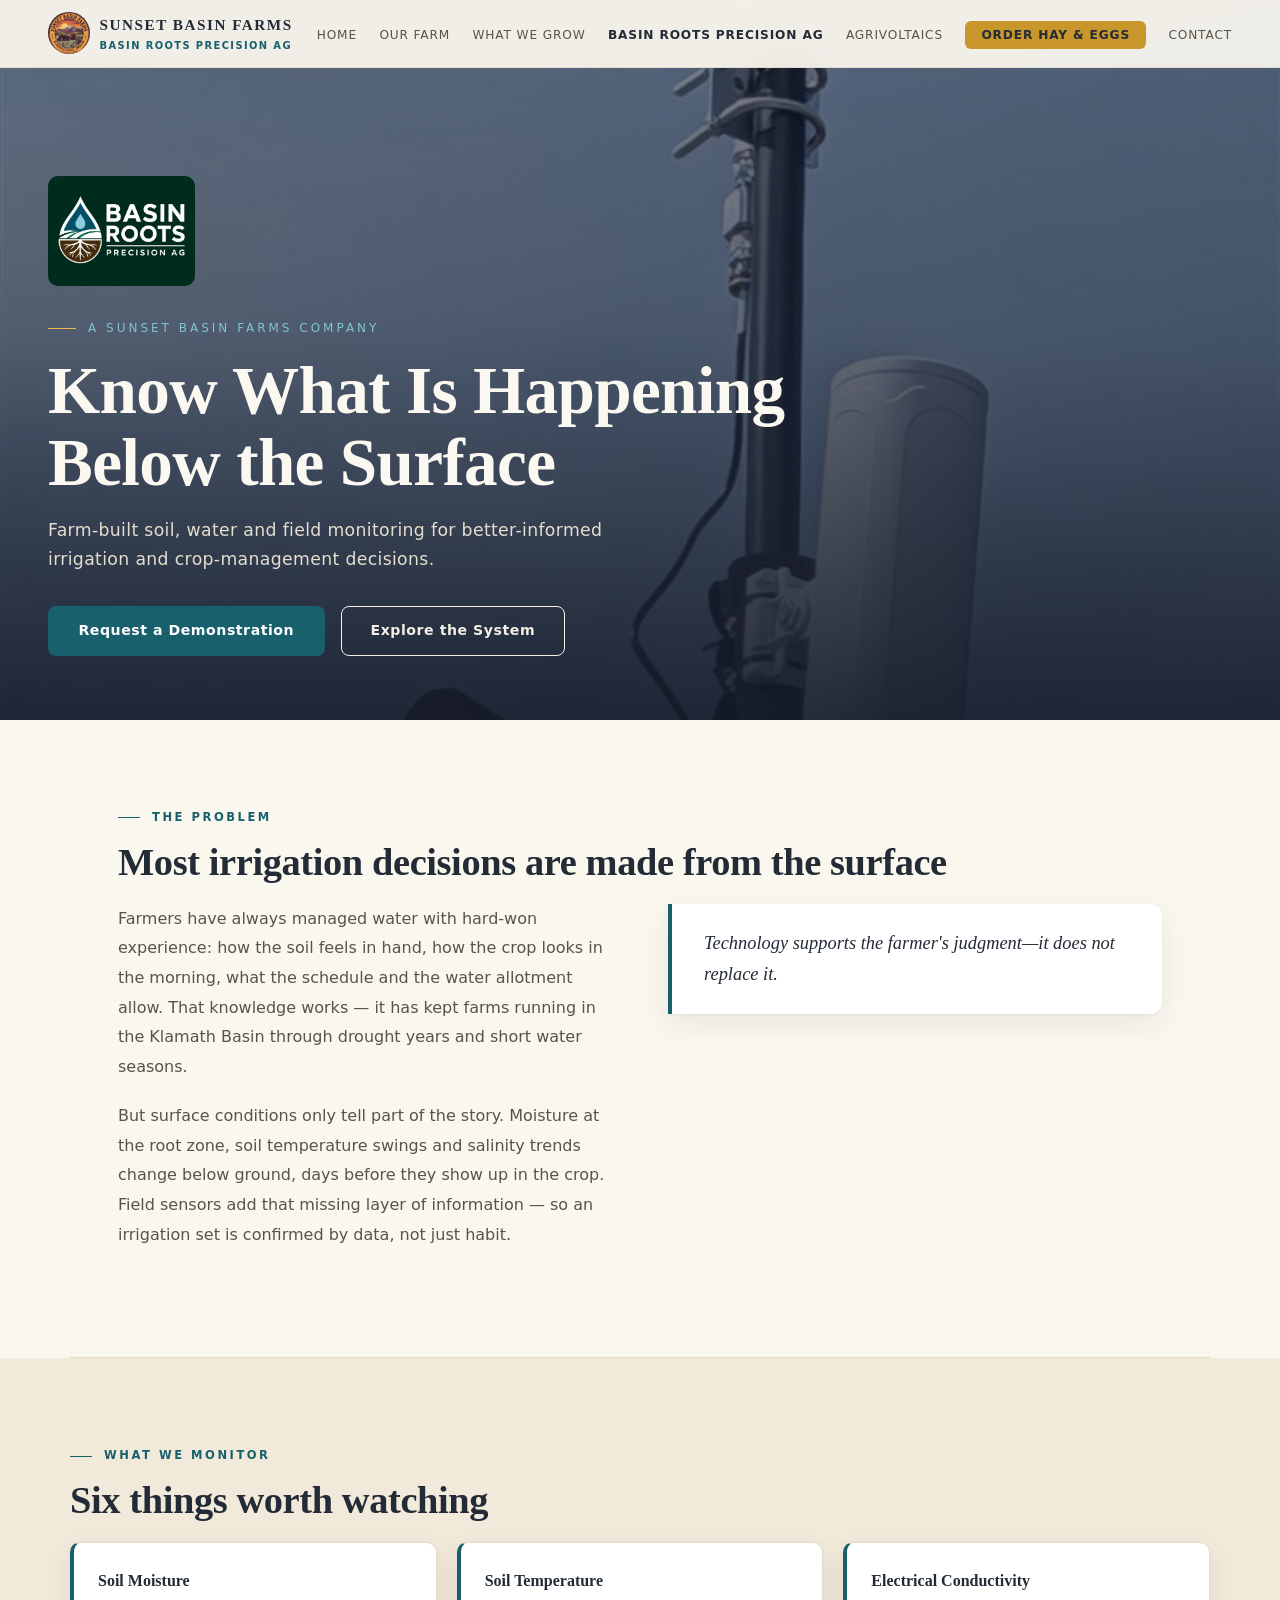
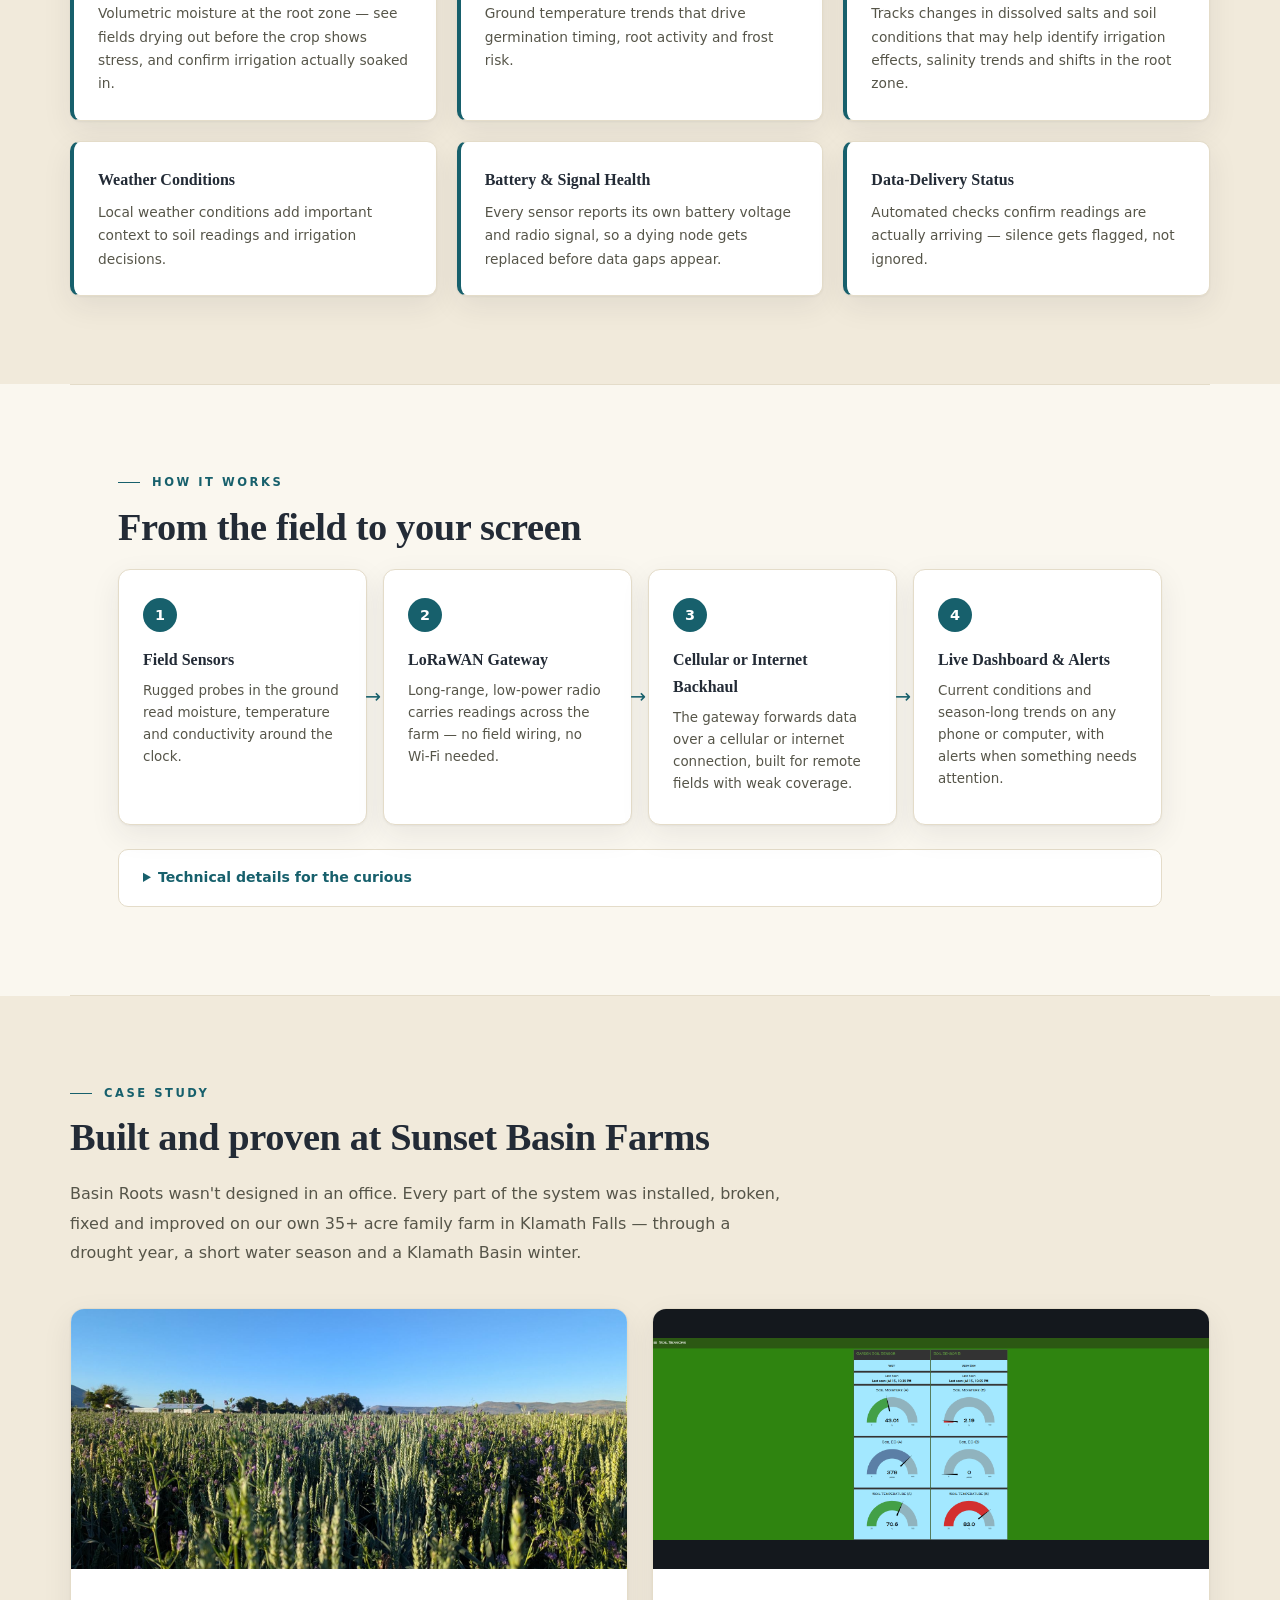
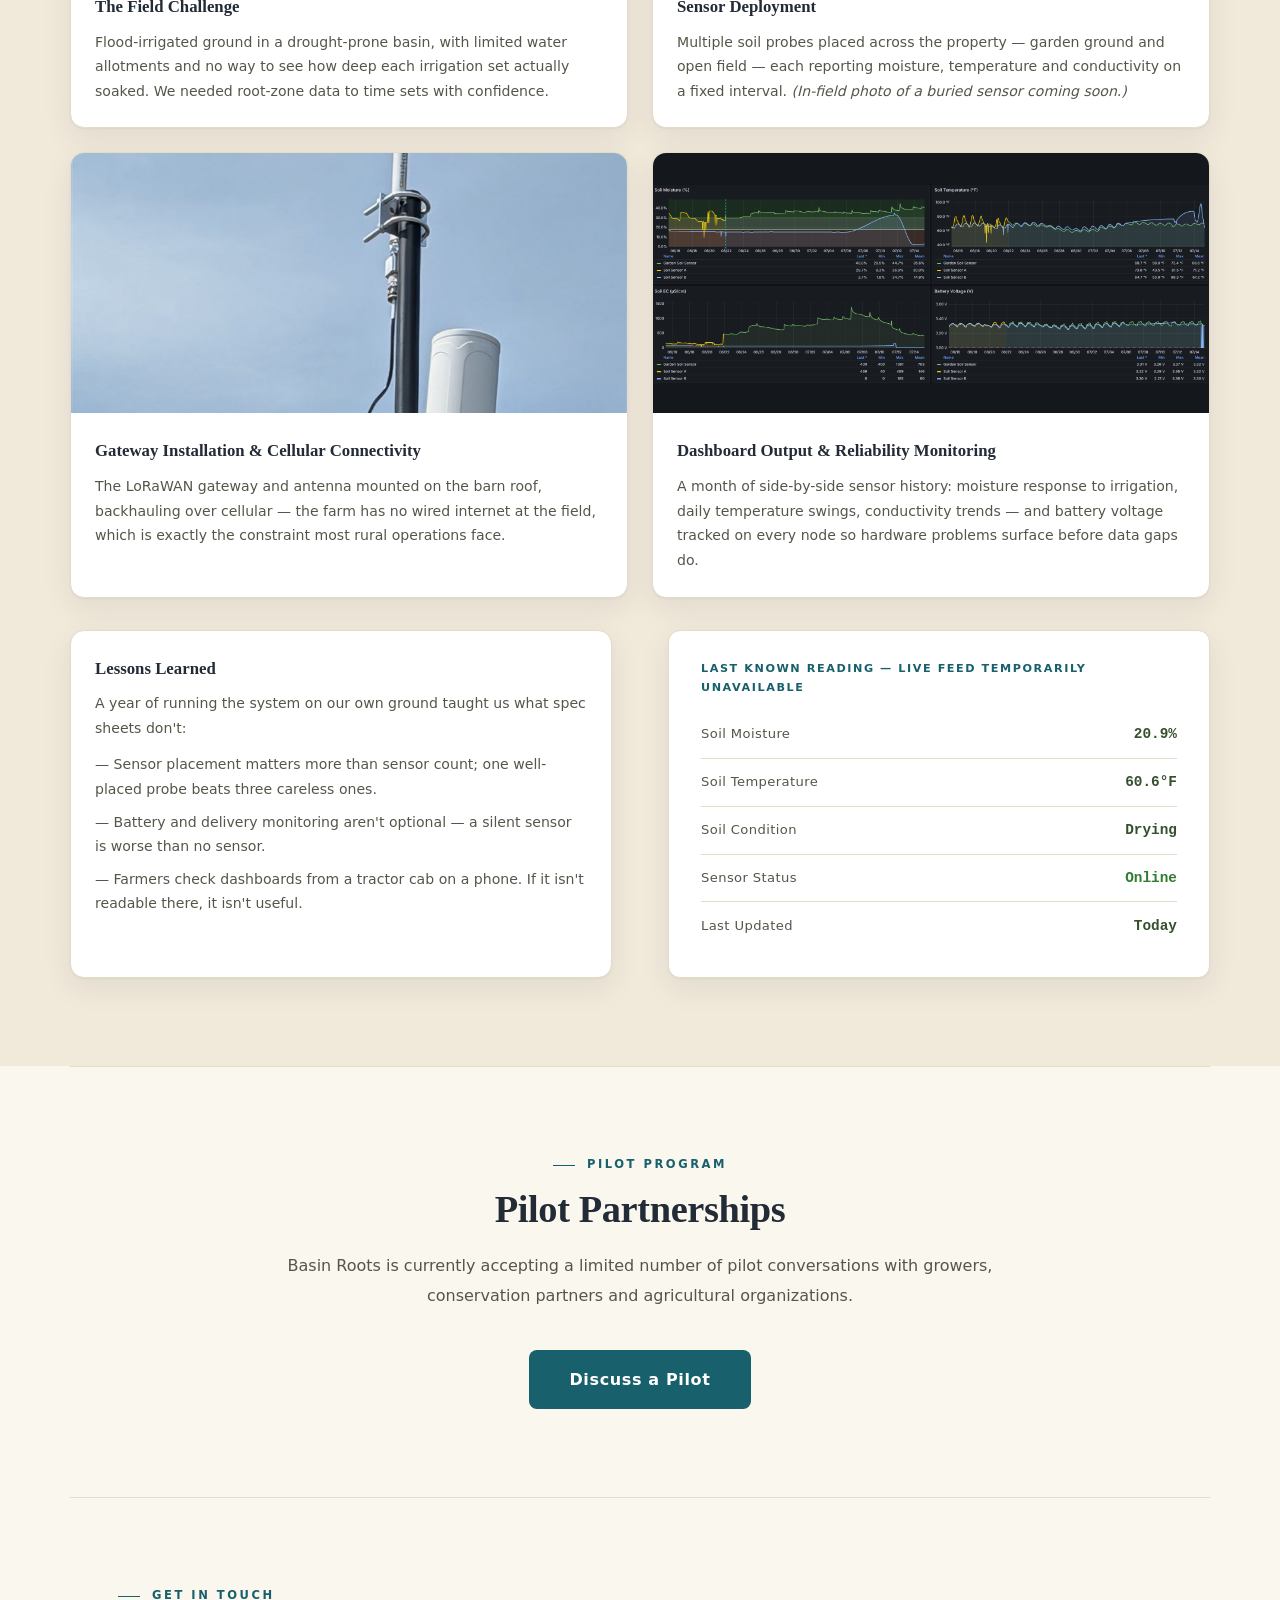
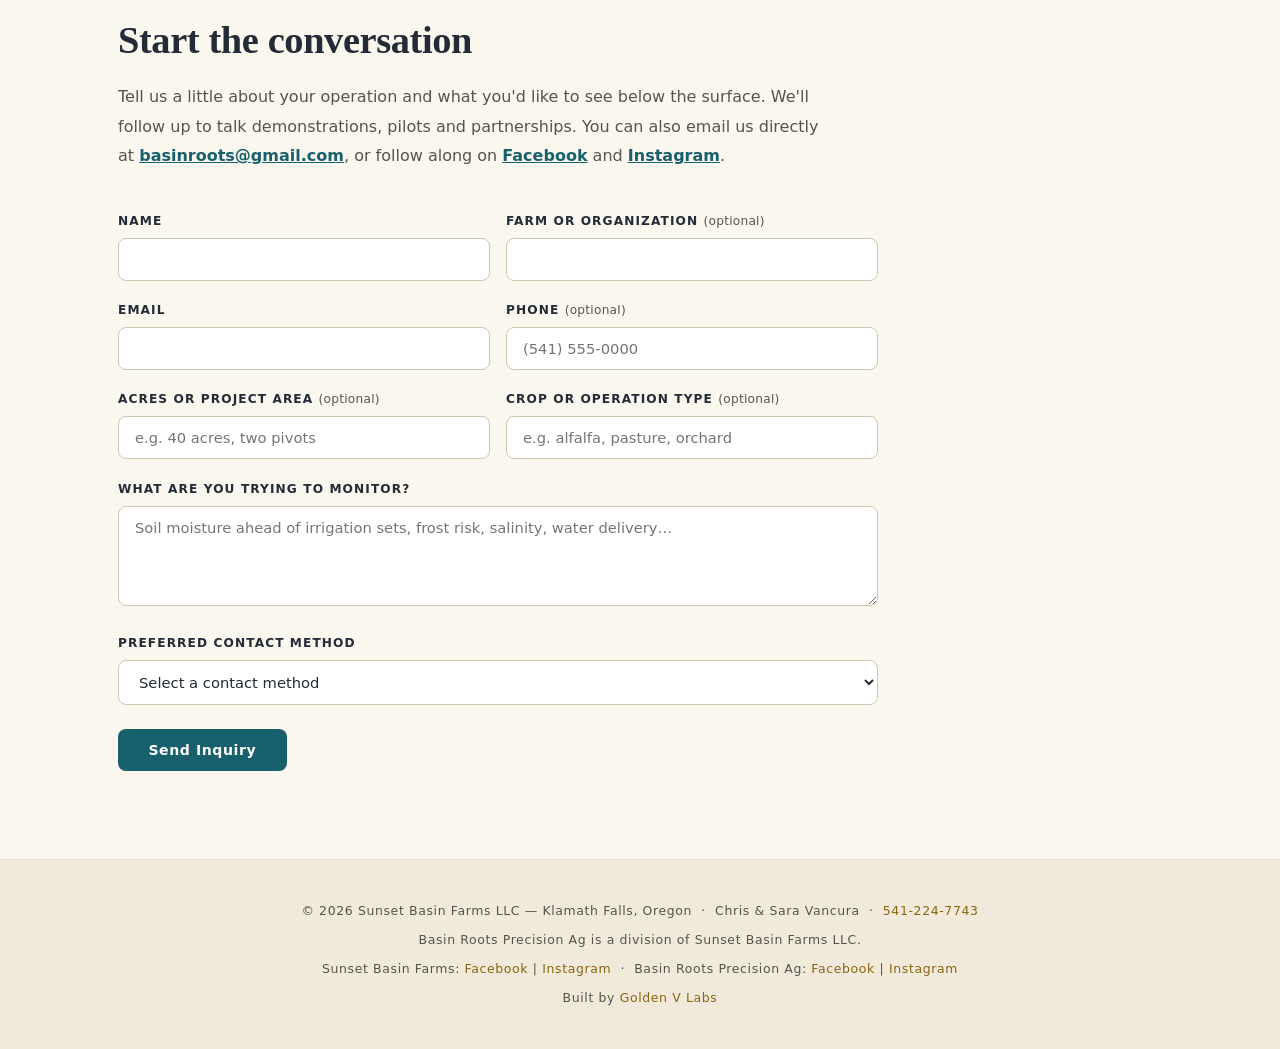
==== basin-roots/index.html @ 0862d528 "Redesign site with Basin Roots Precision Ag division and light theme - Rebuild homepage: new hero, f" ====
<!DOCTYPE html>
<html lang="en">
<head>
<meta charset="UTF-8">
<meta name="viewport" content="width=device-width, initial-scale=1.0">
<title>Basin Roots Precision Ag — Soil, Water & Field Monitoring | A Sunset Basin Farms Company</title>
<meta name="description" content="Basin Roots Precision Ag — farm-built soil, water and field monitoring in the Klamath Basin. Field sensors, LoRaWAN gateways, live dashboards and pilot partnerships for growers and conservation organizations.">
<meta property="og:title" content="Basin Roots Precision Ag — Know What Is Happening Below the Surface">
<meta property="og:description" content="Farm-built soil, water and field monitoring for better-informed irrigation and crop-management decisions. A Sunset Basin Farms company.">
<meta property="og:image" content="https://sunsetbasinfarms.org/images/basin-roots-og.png">
<meta property="og:image:width" content="1200">
<meta property="og:image:height" content="630">
<meta property="og:image:alt" content="Basin Roots Precision Ag logo — a water drop with fields and roots inside">
<meta property="og:type" content="website">
<meta property="og:url" content="https://sunsetbasinfarms.org/basin-roots/">
<meta name="twitter:card" content="summary_large_image">
<link rel="icon" type="image/png" href="../images/basin-roots-logo-light.png">
<link rel="stylesheet" href="../css/site.css">
</head>
<body>

<!-- NAV (parent-site header) -->
<nav>
  <a href="../index.html" class="logo">
    <img src="../images/sunset-basin-logo.png" alt="Sunset Basin Farms logo">
    <span>Sunset Basin Farms
      <span class="logo-division">Basin Roots Precision Ag</span>
    </span>
  </a>
  <button class="nav-toggle" aria-label="Toggle menu" aria-expanded="false" aria-controls="primary-nav">
    <span></span><span></span><span></span>
  </button>
  <ul id="primary-nav">
    <li><a href="../index.html">Home</a></li>
    <li><a href="../our-farm.html">Our Farm</a></li>
    <li><a href="../index.html#what-we-grow">What We Grow</a></li>
    <li><a href="./" aria-current="page">Basin Roots Precision Ag</a></li>
    <li><a href="../our-farm.html#agrivoltaics">Agrivoltaics</a></li>
    <li><a href="../preorder.html" class="nav-cta">Order Hay &amp; Eggs</a></li>
    <li><a href="../index.html#contact">Contact</a></li>
  </ul>
</nav>

<!-- HERO -->
<header class="hero" style="min-height:80vh;">
  <div class="hero-img" style="background-image:url('../images/basin-roots-gateway-installation.jpg'); background-position:center 30%;" role="img" aria-label="Installing the LoRaWAN gateway antenna at Sunset Basin Farms"></div>
  <div class="hero-overlay" style="background:linear-gradient(to bottom, rgba(24,32,50,0.55) 0%, rgba(24,32,50,0.65) 45%, rgba(20,26,40,0.92) 100%);"></div>
  <div class="hero-content">
    <img src="../images/basin-roots-logo-dark.png" alt="Basin Roots Precision Ag logo" style="height:110px; width:auto; border-radius:10px; margin-bottom:1.5rem;">
    <p class="hero-eyebrow" style="color:#7FC4CE;">A Sunset Basin Farms company</p>
    <h1>Know What Is Happening Below the Surface</h1>
    <p class="hero-sub">Farm-built soil, water and field monitoring for better-informed irrigation and crop-management decisions.</p>
    <div class="hero-actions">
      <a href="#contact" class="btn-teal">Request a Demonstration</a>
      <a href="#system" class="btn-secondary">Explore the System</a>
    </div>
  </div>
</header>

<!-- THE PROBLEM -->
<section id="problem">
  <div class="section-label teal">The Problem</div>
  <h2 class="section-title">Most irrigation decisions are made from the surface</h2>
  <div class="story-grid">
    <div class="story-text">
      <p>
        Farmers have always managed water with hard-won experience: how the soil feels in hand,
        how the crop looks in the morning, what the schedule and the water allotment allow.
        That knowledge works — it has kept farms running in the Klamath Basin through drought
        years and short water seasons.
      </p>
      <p>
        But surface conditions only tell part of the story. Moisture at the root zone, soil
        temperature swings and salinity trends change below ground, days before they show up
        in the crop. Field sensors add that missing layer of information — so an irrigation
        set is confirmed by data, not just habit.
      </p>
    </div>
    <blockquote class="pull-quote">
      Technology supports the farmer's judgment&mdash;it does not replace it.
    </blockquote>
  </div>
</section>

<div class="divider"></div>

<!-- WHAT WE MONITOR -->
<section id="monitor" class="band" style="max-width:none;">
  <div style="max-width:1140px; margin:0 auto;">
    <div class="section-label teal">What We Monitor</div>
    <h2 class="section-title">Six things worth watching</h2>
    <div class="monitor-grid">
      <div class="monitor-card">
        <h3>Soil Moisture</h3>
        <p>Volumetric moisture at the root zone — see fields drying out before the crop shows stress, and confirm irrigation actually soaked in.</p>
      </div>
      <div class="monitor-card">
        <h3>Soil Temperature</h3>
        <p>Ground temperature trends that drive germination timing, root activity and frost risk.</p>
      </div>
      <div class="monitor-card">
        <h3>Electrical Conductivity</h3>
        <p>Tracks changes in dissolved salts and soil conditions that may help identify irrigation effects, salinity trends and shifts in the root zone.</p>
      </div>
      <div class="monitor-card">
        <h3>Weather Conditions</h3>
        <p>Local weather conditions add important context to soil readings and irrigation decisions.</p>
      </div>
      <div class="monitor-card">
        <h3>Battery &amp; Signal Health</h3>
        <p>Every sensor reports its own battery voltage and radio signal, so a dying node gets replaced before data gaps appear.</p>
      </div>
      <div class="monitor-card">
        <h3>Data-Delivery Status</h3>
        <p>Automated checks confirm readings are actually arriving — silence gets flagged, not ignored.</p>
      </div>
    </div>
  </div>
</section>

<div class="divider"></div>

<!-- HOW IT WORKS -->
<section id="system">
  <div class="section-label teal">How It Works</div>
  <h2 class="section-title">From the field to your screen</h2>
  <ol class="steps-flow">
    <li class="step">
      <h3>Field Sensors</h3>
      <p>Rugged probes in the ground read moisture, temperature and conductivity around the clock.</p>
    </li>
    <li class="step">
      <h3>LoRaWAN Gateway</h3>
      <p>Long-range, low-power radio carries readings across the farm — no field wiring, no Wi-Fi needed.</p>
    </li>
    <li class="step">
      <h3>Cellular or Internet Backhaul</h3>
      <p>The gateway forwards data over a cellular or internet connection, built for remote fields with weak coverage.</p>
    </li>
    <li class="step">
      <h3>Live Dashboard &amp; Alerts</h3>
      <p>Current conditions and season-long trends on any phone or computer, with alerts when something needs attention.</p>
    </li>
  </ol>

  <details class="tech-notes">
    <summary>Technical details for the curious</summary>
    <div class="tech-body">
      <p>
        Sensors transmit on LoRaWAN (US915), chosen for multi-year battery life and mile-plus range
        in open terrain. The gateway backhauls over LTE where wired internet isn't available.
        Readings land in a time-series database and are visualized in dashboards with configurable
        alert thresholds for moisture, temperature, conductivity, battery voltage and missed check-ins.
        Everything is field-serviceable — the same hardware we run on our own farm.
      </p>
    </div>
  </details>
</section>

<div class="divider"></div>

<!-- CASE STUDY -->
<section id="case-study" class="band" style="max-width:none;">
  <div style="max-width:1140px; margin:0 auto;">
    <div class="section-label teal">Case Study</div>
    <h2 class="section-title">Built and proven at Sunset Basin Farms</h2>
    <p class="section-intro">
      Basin Roots wasn't designed in an office. Every part of the system was installed, broken,
      fixed and improved on our own 35+ acre family farm in Klamath Falls — through a drought year,
      a short water season and a Klamath Basin winter.
    </p>
    <div class="case-grid">
      <div class="case-item">
        <img src="../images/WheatAlfalfa2025.jpg" alt="Wheat and alfalfa field at Sunset Basin Farms — the ground the system was built to monitor" loading="lazy">
        <div class="case-body">
          <h3>The Field Challenge</h3>
          <p>Flood-irrigated ground in a drought-prone basin, with limited water allotments and no way to see how deep each irrigation set actually soaked. We needed root-zone data to time sets with confidence.</p>
        </div>
      </div>
      <div class="case-item">
        <img src="../images/basin-roots-soil-gauges.png" class="contain" alt="Live soil sensor gauges showing moisture, conductivity and temperature from two field sensors" loading="lazy">
        <div class="case-body">
          <h3>Sensor Deployment</h3>
          <p>Multiple soil probes placed across the property — garden ground and open field — each reporting moisture, temperature and conductivity on a fixed interval. <em>(In-field photo of a buried sensor coming soon.)</em></p>
        </div>
      </div>
      <div class="case-item">
        <img src="../images/basin-roots-gateway-installation.jpg" alt="Mounting the LoRaWAN gateway and antenna on the barn roof at Sunset Basin Farms" loading="lazy" style="object-position:center 25%;">
        <div class="case-body">
          <h3>Gateway Installation &amp; Cellular Connectivity</h3>
          <p>The LoRaWAN gateway and antenna mounted on the barn roof, backhauling over cellular — the farm has no wired internet at the field, which is exactly the constraint most rural operations face.</p>
        </div>
      </div>
      <div class="case-item">
        <img src="../images/basin-roots-dashboard.png" class="contain" alt="Dashboard charting a month of soil moisture, temperature, conductivity and battery voltage from three sensors" loading="lazy">
        <div class="case-body">
          <h3>Dashboard Output &amp; Reliability Monitoring</h3>
          <p>A month of side-by-side sensor history: moisture response to irrigation, daily temperature swings, conductivity trends — and battery voltage tracked on every node so hardware problems surface before data gaps do.</p>
        </div>
      </div>
    </div>

    <div class="story-grid" style="margin-top:2rem; align-items:stretch;">
      <div class="case-item">
        <div class="case-body">
          <h3>Lessons Learned</h3>
          <p style="margin-bottom:0.75rem;">A year of running the system on our own ground taught us what spec sheets don't:</p>
          <p style="margin-bottom:0.5rem;">— Sensor placement matters more than sensor count; one well-placed probe beats three careless ones.</p>
          <p style="margin-bottom:0.5rem;">— Battery and delivery monitoring aren't optional — a silent sensor is worse than no sensor.</p>
          <p>— Farmers check dashboards from a tractor cab on a phone. If it isn't readable there, it isn't useful.</p>
        </div>
      </div>
      <div class="field-sensor-visual" style="align-self:center;">
        <p class="panel-heading" data-field="panelStatus">Last known reading — live feed temporarily unavailable</p>
        <div class="field-sensor-metric">
          <span class="field-sensor-metric-label">Soil Moisture</span>
          <span class="field-sensor-metric-value" data-field="soilMoisture">20.9%</span>
        </div>
        <div class="field-sensor-metric">
          <span class="field-sensor-metric-label">Soil Temperature</span>
          <span class="field-sensor-metric-value" data-field="soilTemperatureF">60.6&deg;F</span>
        </div>
        <div class="field-sensor-metric">
          <span class="field-sensor-metric-label">Soil Condition</span>
          <span class="field-sensor-metric-value" data-field="soilCondition">Drying</span>
        </div>
        <div class="field-sensor-metric">
          <span class="field-sensor-metric-label">Sensor Status</span>
          <span class="field-sensor-metric-value" data-field="sensorStatus" style="color:#2E7D32;">Online</span>
        </div>
        <div class="field-sensor-metric">
          <span class="field-sensor-metric-label">Last Updated</span>
          <span class="field-sensor-metric-value" data-field="lastUpdated">Today</span>
        </div>
      </div>
    </div>
  </div>
</section>

<div class="divider"></div>

<!-- PILOT PROGRAM -->
<section id="pilot" style="text-align:center;">
  <div class="section-label teal" style="justify-content:center;">Pilot Program</div>
  <h2 class="section-title">Pilot Partnerships</h2>
  <p class="section-intro" style="margin-left:auto; margin-right:auto;">
    Basin Roots is currently accepting a limited number of pilot conversations with growers,
    conservation partners and agricultural organizations.
  </p>
  <a href="#contact" class="btn-teal" style="font-size:1rem; padding:1rem 2.5rem;">Discuss a Pilot</a>
</section>

<div class="divider"></div>

<!-- CONTACT FORM -->
<section id="contact">
  <div class="section-label teal">Get in Touch</div>
  <h2 class="section-title">Start the conversation</h2>
  <p class="section-intro">
    Tell us a little about your operation and what you'd like to see below the surface.
    We'll follow up to talk demonstrations, pilots and partnerships. You can also email us
    directly at <a href="mailto:basinroots@gmail.com" style="color:var(--teal-deep); font-weight:600;">basinroots@gmail.com</a>,
    or follow along on
    <a href="https://www.facebook.com/BasinRootsPrecisionAg/" target="_blank" rel="noopener" aria-label="Basin Roots Precision Ag on Facebook" style="color:var(--teal-deep); font-weight:600;">Facebook</a>
    and
    <a href="https://www.instagram.com/basinrootsprecisionag/" target="_blank" rel="noopener" aria-label="Basin Roots Precision Ag on Instagram" style="color:var(--teal-deep); font-weight:600;">Instagram</a>.
  </p>

  <div id="pilot-success" class="form-success" hidden role="status">
    Thank you — your inquiry has been submitted. We'll be in touch soon to set up a conversation.
  </div>

  <form id="pilot-form" action="https://formspree.io/f/xjgpdwzp" method="POST" novalidate style="max-width:760px;">
    <input type="hidden" name="_subject" value="Basin Roots Pilot Inquiry">
    <input type="hidden" name="_next" value="https://sunsetbasinfarms.org/basin-roots/?submitted=pilot">
    <div class="form-row">
      <div class="form-group">
        <label for="pilot-name">Name</label>
        <input type="text" id="pilot-name" name="name" required autocomplete="name" aria-describedby="pilot-name-err">
        <p class="error-msg" id="pilot-name-err">Please enter your name.</p>
      </div>
      <div class="form-group">
        <label for="pilot-org">Farm or Organization <span class="optional">(optional)</span></label>
        <input type="text" id="pilot-org" name="organization" autocomplete="organization">
      </div>
    </div>
    <div class="form-row">
      <div class="form-group">
        <label for="pilot-email">Email</label>
        <input type="email" id="pilot-email" name="email" required autocomplete="email" aria-describedby="pilot-email-err">
        <p class="error-msg" id="pilot-email-err">Please enter a valid email address.</p>
      </div>
      <div class="form-group">
        <label for="pilot-phone">Phone <span class="optional">(optional)</span></label>
        <input type="tel" id="pilot-phone" name="phone" autocomplete="tel" placeholder="(541) 555-0000">
      </div>
    </div>
    <div class="form-row">
      <div class="form-group">
        <label for="pilot-acres">Acres or Project Area <span class="optional">(optional)</span></label>
        <input type="text" id="pilot-acres" name="acres" placeholder="e.g. 40 acres, two pivots">
      </div>
      <div class="form-group">
        <label for="pilot-operation">Crop or Operation Type <span class="optional">(optional)</span></label>
        <input type="text" id="pilot-operation" name="operation_type" placeholder="e.g. alfalfa, pasture, orchard">
      </div>
    </div>
    <div class="form-group">
      <label for="pilot-goal">What are you trying to monitor?</label>
      <textarea id="pilot-goal" name="monitoring_goal" required aria-describedby="pilot-goal-err" placeholder="Soil moisture ahead of irrigation sets, frost risk, salinity, water delivery…"></textarea>
      <p class="error-msg" id="pilot-goal-err">Please tell us what you'd like to monitor.</p>
    </div>
    <div class="form-group">
      <label for="pilot-contact-method">Preferred Contact Method</label>
      <select id="pilot-contact-method" name="preferred_contact" required aria-describedby="pilot-contact-err">
        <option value="" disabled selected>Select a contact method</option>
        <option value="Email">Email</option>
        <option value="Phone call">Phone call</option>
        <option value="Text message">Text message</option>
        <option value="No preference">No preference</option>
      </select>
      <p class="error-msg" id="pilot-contact-err">Please choose how you'd like us to reach you.</p>
    </div>
    <div class="form-submit">
      <button type="submit" class="btn-teal">Send Inquiry</button>
    </div>
  </form>
</section>

<footer>
  <p>&copy; 2026 Sunset Basin Farms LLC — Klamath Falls, Oregon &nbsp;&middot;&nbsp; Chris &amp; Sara Vancura &nbsp;&middot;&nbsp; <a href="tel:+15412247743">541-224-7743</a></p>
  <p>Basin Roots Precision Ag is a division of Sunset Basin Farms LLC.</p>
  <p>
    Sunset Basin Farms:
    <a href="https://www.facebook.com/SunsetBasinFarms" target="_blank" rel="noopener" aria-label="Sunset Basin Farms on Facebook">Facebook</a>
    |
    <a href="https://www.instagram.com/sunsetbasinfarmsllc/" target="_blank" rel="noopener" aria-label="Sunset Basin Farms on Instagram">Instagram</a>
    &nbsp;&middot;&nbsp;
    Basin Roots Precision Ag:
    <a href="https://www.facebook.com/BasinRootsPrecisionAg/" target="_blank" rel="noopener" aria-label="Basin Roots Precision Ag on Facebook">Facebook</a>
    |
    <a href="https://www.instagram.com/basinrootsprecisionag/" target="_blank" rel="noopener" aria-label="Basin Roots Precision Ag on Instagram">Instagram</a>
  </p>
  <p>Built by <a href="https://goldenvlabs.github.io">Golden V Labs</a></p>
</footer>

<script>
  // Mobile nav
  const toggle = document.querySelector('.nav-toggle');
  const menu = document.querySelector('nav ul');
  toggle.addEventListener('click', () => {
    const open = toggle.classList.toggle('open');
    menu.classList.toggle('open');
    toggle.setAttribute('aria-expanded', open);
  });
  menu.querySelectorAll('a').forEach(link => {
    link.addEventListener('click', () => {
      toggle.classList.remove('open');
      menu.classList.remove('open');
      toggle.setAttribute('aria-expanded', 'false');
    });
  });

  // Live field sensor panel — same data contract as the homepage
  const fallbackFieldSensorData = {
    soilMoisture: 20.9,
    soilTemperatureF: 60.6,
    soilCondition: 'Drying',
    sensorStatus: 'Online',
    lastUpdated: 'Today'
  };

  const updateFieldSensorPanel = (data) => {
    const fields = {
      soilMoisture: `${data.soilMoisture}%`,
      soilTemperatureF: `${data.soilTemperatureF}°F`,
      soilCondition: data.soilCondition,
      sensorStatus: data.sensorStatus,
      lastUpdated: data.lastUpdated
    };
    Object.entries(fields).forEach(([field, value]) => {
      const element = document.querySelector(`[data-field="${field}"]`);
      if (element) element.textContent = value;
    });
  };

  const setPanelStatus = (live) => {
    const heading = document.querySelector('[data-field="panelStatus"]');
    if (heading) heading.textContent = live
      ? 'Live field data'
      : 'Last known reading — live feed temporarily unavailable';
  };

  updateFieldSensorPanel(fallbackFieldSensorData);

  fetch('/data/latest-field-sensor.json')
    .then(response => {
      if (!response.ok) throw new Error('feed unavailable');
      return response.json();
    })
    .then(data => {
      updateFieldSensorPanel({ ...fallbackFieldSensorData, ...data });
      setPanelStatus(true);
    })
    .catch(() => {
      updateFieldSensorPanel(fallbackFieldSensorData);
      setPanelStatus(false);
    });

  // Pilot form validation
  const pilotForm = document.getElementById('pilot-form');
  pilotForm.addEventListener('submit', (e) => {
    let firstInvalid = null;
    pilotForm.querySelectorAll('[required]').forEach(field => {
      const group = field.closest('.form-group');
      const valid = field.checkValidity();
      group.classList.toggle('invalid', !valid);
      if (!valid && !firstInvalid) firstInvalid = field;
    });
    if (firstInvalid) {
      e.preventDefault();
      firstInvalid.focus();
    }
  });
  pilotForm.querySelectorAll('[required]').forEach(field => {
    field.addEventListener('input', () => {
      if (field.checkValidity()) field.closest('.form-group').classList.remove('invalid');
    });
  });

  // Success state after Formspree redirect
  if (new URLSearchParams(window.location.search).has('submitted')) {
    const success = document.getElementById('pilot-success');
    success.hidden = false;
    pilotForm.reset();
    document.getElementById('contact').scrollIntoView();
    history.replaceState(null, '', window.location.pathname);
  }
</script>

</body>
</html>
---- css/site.css ----
/* ==========================================================================
   Sunset Basin Farms — shared stylesheet
   Light, warm palette shared by the farm pages and Basin Roots Precision Ag.
   ========================================================================== */

* { margin: 0; padding: 0; box-sizing: border-box; }

:root {
  /* Base */
  --cream:      #FAF7EF;
  --cream-2:    #F1EADB;
  --card:       #FFFFFF;
  --ink:        #232B36;
  --muted:      #565549;
  --line:       #E4DCC9;

  /* Sunset Basin Farms */
  --gold:       #C8962A;
  --gold-soft:  #E8B84B;
  --gold-deep:  #8A6412;
  --green:      #4A6741;
  --green-deep: #35502D;
  --brown:      #6B4A2E;

  /* Basin Roots Precision Ag */
  --navy:       #24304D;
  --teal:       #23808F;
  --teal-deep:  #17606C;
  --br-green:   #1E5B3C;

  --shadow: 0 1px 2px rgba(35,43,54,0.05), 0 10px 30px rgba(35,43,54,0.08);
  --radius: 14px;
  --sans: 'Segoe UI', system-ui, sans-serif;
  --serif: Georgia, 'Times New Roman', serif;
}

html { scroll-behavior: smooth; }

body {
  background: var(--cream);
  color: var(--ink);
  font-family: var(--serif);
  line-height: 1.7;
  overflow-x: hidden;
}

img { max-width: 100%; }

:focus-visible {
  outline: 3px solid var(--teal);
  outline-offset: 2px;
  border-radius: 4px;
}

/* ---------- NAV ---------- */
nav {
  position: fixed;
  top: 0; left: 0; right: 0;
  z-index: 100;
  display: flex;
  justify-content: space-between;
  align-items: center;
  gap: 1rem;
  padding: 0.75rem 3rem;
  background: rgba(250,247,239,0.94);
  backdrop-filter: blur(12px);
  border-bottom: 1px solid var(--line);
}

.logo {
  display: flex;
  align-items: center;
  gap: 0.6rem;
  font-size: 0.95rem;
  font-weight: 700;
  letter-spacing: 0.1em;
  color: var(--ink);
  text-decoration: none;
  text-transform: uppercase;
  font-family: var(--serif);
  white-space: nowrap;
}

.logo img {
  height: 42px; width: 42px;
  border-radius: 50%;
  object-fit: cover;
}

.logo .logo-division {
  display: block;
  font-family: var(--sans);
  font-size: 0.62rem;
  font-weight: 600;
  letter-spacing: 0.14em;
  color: var(--teal-deep);
}

nav ul { list-style: none; display: flex; gap: 1.4rem; align-items: center; }

nav ul a {
  color: var(--muted);
  text-decoration: none;
  font-size: 0.76rem;
  letter-spacing: 0.07em;
  text-transform: uppercase;
  font-family: var(--sans);
  transition: color 0.2s;
}

nav ul a:hover { color: var(--gold-deep); }
nav ul a[aria-current="page"] { color: var(--ink); font-weight: 700; }

.nav-cta {
  padding: 0.45rem 1rem;
  background: var(--gold);
  color: var(--ink) !important;
  border-radius: 6px;
  font-weight: 700;
}
.nav-cta:hover { background: var(--gold-soft); }

.nav-toggle {
  display: none;
  background: none;
  border: none;
  cursor: pointer;
  padding: 0.5rem;
  z-index: 101;
}

.nav-toggle span {
  display: block;
  width: 22px; height: 2px;
  background: var(--ink);
  margin: 5px 0;
  transition: transform 0.3s, opacity 0.3s;
}

.nav-toggle.open span:nth-child(1) { transform: rotate(45deg) translate(5px, 5px); }
.nav-toggle.open span:nth-child(2) { opacity: 0; }
.nav-toggle.open span:nth-child(3) { transform: rotate(-45deg) translate(5px, -5px); }

/* ---------- HERO ---------- */
.hero {
  min-height: 92vh;
  position: relative;
  display: flex;
  align-items: flex-end;
  overflow: hidden;
}

.hero-img { position: absolute; inset: 0; background-position: center; background-size: cover; }

.hero-overlay {
  position: absolute;
  inset: 0;
  background: linear-gradient(to bottom,
    rgba(23,28,20,0.25) 0%,
    rgba(23,28,20,0.35) 45%,
    rgba(23,28,20,0.82) 100%);
}

.hero-content {
  position: relative;
  z-index: 1;
  padding: 4rem 3rem;
  max-width: 860px;
  color: #F6F2E8;
}

.hero-eyebrow {
  font-size: 0.75rem;
  letter-spacing: 0.25em;
  text-transform: uppercase;
  color: var(--gold-soft);
  margin-bottom: 1rem;
  font-family: var(--sans);
  display: flex;
  align-items: center;
  gap: 0.75rem;
}

.hero-eyebrow::before { content: ''; display: block; width: 28px; height: 1px; background: var(--gold-soft); }

.hero h1 {
  font-size: clamp(2.3rem, 5.5vw, 4.2rem);
  font-weight: 700;
  line-height: 1.08;
  letter-spacing: -0.01em;
  margin-bottom: 1rem;
  color: #FBF8F1;
}

.hero-sub {
  font-size: 1.08rem;
  color: #E4DECF;
  font-family: var(--sans);
  letter-spacing: 0.02em;
  max-width: 620px;
}

.hero-actions { margin-top: 2rem; display: flex; gap: 1rem; flex-wrap: wrap; }

/* ---------- SECTIONS ---------- */
section { padding: 5.5rem 3rem; max-width: 1140px; margin: 0 auto; }

.section-label {
  font-size: 0.72rem;
  letter-spacing: 0.22em;
  text-transform: uppercase;
  color: var(--gold-deep);
  margin-bottom: 0.75rem;
  font-family: var(--sans);
  font-weight: 600;
  display: flex;
  align-items: center;
  gap: 0.75rem;
}

.section-label::before { content: ''; display: block; width: 22px; height: 1px; background: var(--gold-deep); }

.section-label.teal { color: var(--teal-deep); }
.section-label.teal::before { background: var(--teal-deep); }

.section-title {
  font-size: clamp(1.7rem, 3vw, 2.5rem);
  font-weight: 700;
  letter-spacing: -0.01em;
  margin-bottom: 1.25rem;
  line-height: 1.15;
  color: var(--ink);
}

.section-intro {
  color: var(--muted);
  font-family: var(--sans);
  font-size: 1rem;
  line-height: 1.85;
  max-width: 720px;
  margin-bottom: 2.5rem;
}

.divider { height: 1px; background: var(--line); max-width: 1140px; margin: 0 auto; }

.band { background: var(--cream-2); }
.band-dark { background: var(--navy); color: #EDF1F4; }

/* ---------- BUTTONS ---------- */
.btn-primary, .btn-secondary, .btn-teal {
  display: inline-block;
  padding: 0.8rem 1.9rem;
  font-weight: 700;
  font-size: 0.88rem;
  letter-spacing: 0.04em;
  text-decoration: none;
  border-radius: 8px;
  font-family: var(--sans);
  border: none;
  cursor: pointer;
  transition: background 0.2s, border-color 0.2s, color 0.2s, transform 0.15s;
}

.btn-primary { background: var(--gold); color: #221A08; }
.btn-primary:hover { background: var(--gold-soft); transform: translateY(-1px); }

.btn-secondary { border: 1.5px solid currentColor; color: var(--ink); background: transparent; padding: calc(0.8rem - 1.5px) calc(1.9rem - 1.5px); }
.btn-secondary:hover { color: var(--gold-deep); transform: translateY(-1px); }
.hero .btn-secondary, .band-dark .btn-secondary { color: #F3EFE4; }
.hero .btn-secondary:hover, .band-dark .btn-secondary:hover { color: var(--gold-soft); }

.btn-teal { background: var(--teal-deep); color: #FFFFFF; }
.btn-teal:hover { background: var(--teal); transform: translateY(-1px); }

/* ---------- STATS ---------- */
.stats-row {
  display: grid;
  grid-template-columns: repeat(4, 1fr);
  gap: 1rem;
}

.stat-card {
  background: var(--card);
  border: 1px solid var(--line);
  border-radius: 10px;
  padding: 1.5rem 1rem;
  text-align: center;
  box-shadow: var(--shadow);
}

.stat-number { font-size: 1.5rem; font-weight: 700; color: var(--green-deep); line-height: 1.25; margin-bottom: 0.35rem; }

.stat-label {
  font-size: 0.73rem;
  color: var(--muted);
  letter-spacing: 0.06em;
  text-transform: uppercase;
  font-family: var(--sans);
}

/* ---------- BUSINESS PATH CARDS ---------- */
.path-grid { display: grid; grid-template-columns: 1fr 1fr; gap: 1.5rem; }

.path-card {
  background: var(--card);
  border: 1px solid var(--line);
  border-radius: var(--radius);
  padding: 2.5rem;
  box-shadow: var(--shadow);
  display: flex;
  flex-direction: column;
  align-items: flex-start;
  gap: 1rem;
  border-top: 4px solid var(--gold);
  transition: transform 0.2s, box-shadow 0.2s;
}

.path-card:hover { transform: translateY(-3px); box-shadow: 0 2px 4px rgba(35,43,54,0.06), 0 16px 40px rgba(35,43,54,0.12); }

.path-card.roots { border-top-color: var(--teal-deep); }

.path-card img.path-logo { height: 84px; width: auto; object-fit: contain; }
.path-card img.path-logo.round { width: 84px; border-radius: 50%; object-fit: cover; }

.path-card h3 { font-size: 1.35rem; color: var(--ink); }

.path-card .path-tag {
  font-family: var(--sans);
  font-size: 0.68rem;
  letter-spacing: 0.14em;
  text-transform: uppercase;
  color: var(--teal-deep);
  font-weight: 600;
}

.path-card p { color: var(--muted); font-family: var(--sans); font-size: 0.95rem; line-height: 1.8; flex: 1; }

/* ---------- STORY ---------- */
.story-grid { display: grid; grid-template-columns: 1fr 1fr; gap: 3.5rem; align-items: start; }

.story-text p { color: var(--muted); margin-bottom: 1.25rem; font-size: 1rem; line-height: 1.85; font-family: var(--sans); }
.story-text p strong { color: var(--ink); }

.story-img { border-radius: 12px; overflow: hidden; }
.story-img img { width: 100%; height: 420px; object-fit: cover; display: block; border-radius: 12px; }

.story-img-caption {
  font-size: 0.78rem;
  color: var(--muted);
  font-family: var(--sans);
  margin-top: 0.75rem;
  text-align: center;
  font-style: italic;
}

/* ---------- PHOTO GRID ---------- */
.photo-grid { display: grid; grid-template-columns: 1fr 1fr; gap: 1rem; }
.photo-grid img { width: 100%; height: 300px; object-fit: cover; border-radius: 10px; display: block; }

/* ---------- FEATURE / GROW CARDS ---------- */
.feature-grid { display: grid; grid-template-columns: repeat(auto-fit, minmax(250px, 1fr)); gap: 1.5rem; }

.feature-card {
  background: var(--card);
  border: 1px solid var(--line);
  border-radius: var(--radius);
  overflow: hidden;
  box-shadow: var(--shadow);
  transition: transform 0.2s, box-shadow 0.2s;
  display: flex;
  flex-direction: column;
}

.feature-card:hover { transform: translateY(-3px); box-shadow: 0 2px 4px rgba(35,43,54,0.06), 0 16px 40px rgba(35,43,54,0.12); }

.feature-card img { width: 100%; height: 180px; object-fit: cover; display: block; }

.feature-body { padding: 1.5rem; flex: 1; }

.feature-title { font-size: 1.05rem; font-weight: 700; color: var(--ink); margin-bottom: 0.6rem; }

.feature-desc { color: var(--muted); font-size: 0.88rem; line-height: 1.75; font-family: var(--sans); }
.feature-desc a { color: var(--green-deep); }

/* ---------- FIELD SENSOR PANEL ---------- */
.field-sensor-visual {
  background: var(--card);
  border-radius: 12px;
  padding: 1.75rem 2rem;
  border: 1px solid var(--line);
  box-shadow: var(--shadow);
}

.field-sensor-visual .panel-heading {
  font-size: 0.7rem;
  letter-spacing: 0.14em;
  text-transform: uppercase;
  color: var(--teal-deep);
  font-family: var(--sans);
  font-weight: 700;
  margin-bottom: 0.9rem;
}

.field-sensor-metric {
  display: flex;
  justify-content: space-between;
  align-items: center;
  padding: 0.7rem 0;
  border-bottom: 1px solid var(--line);
}

.field-sensor-metric:last-child { border-bottom: none; }

.field-sensor-metric-label { font-size: 0.82rem; color: var(--muted); font-family: var(--sans); letter-spacing: 0.03em; }

.field-sensor-metric-value { font-size: 0.9rem; color: var(--green-deep); font-family: Consolas, monospace; font-weight: 600; }

/* ---------- CONTACT SPLIT ---------- */
.contact-grid { display: grid; grid-template-columns: 1fr 1fr; gap: 1.5rem; }

.contact-card {
  background: var(--card);
  border: 1px solid var(--line);
  border-radius: var(--radius);
  padding: 2.25rem;
  box-shadow: var(--shadow);
  border-top: 4px solid var(--gold);
}

.contact-card.roots { border-top-color: var(--teal-deep); }

.contact-card h3 { font-size: 1.2rem; margin-bottom: 0.5rem; }

.contact-card p { color: var(--muted); font-family: var(--sans); font-size: 0.92rem; line-height: 1.8; margin-bottom: 1rem; }

.contact-card a.plain { color: var(--green-deep); text-decoration: none; font-weight: 600; }
.contact-card a.plain:hover { text-decoration: underline; }

.contact-actions { display: flex; gap: 0.75rem; flex-wrap: wrap; margin-top: 1.25rem; }

/* ---------- FORMS ---------- */
.form-group { margin-bottom: 1.2rem; }

.form-group label {
  display: block;
  font-size: 0.76rem;
  letter-spacing: 0.09em;
  text-transform: uppercase;
  color: var(--ink);
  font-weight: 700;
  font-family: var(--sans);
  margin-bottom: 0.4rem;
}

.form-group .optional { color: var(--muted); font-weight: 400; text-transform: none; letter-spacing: 0.02em; }

.form-group input,
.form-group select,
.form-group textarea {
  width: 100%;
  padding: 0.75rem 1rem;
  background: #FFFFFF;
  border: 1px solid #CFC6B0;
  border-radius: 8px;
  color: var(--ink);
  font-size: 0.92rem;
  font-family: var(--sans);
  transition: border-color 0.2s, box-shadow 0.2s;
}

.form-group input:focus,
.form-group select:focus,
.form-group textarea:focus {
  outline: none;
  border-color: var(--teal-deep);
  box-shadow: 0 0 0 3px rgba(35,128,143,0.18);
}

.form-group textarea { resize: vertical; min-height: 100px; }

.form-group .error-msg {
  display: none;
  color: #A13333;
  font-size: 0.78rem;
  font-family: var(--sans);
  margin-top: 0.35rem;
}

.form-group.invalid input,
.form-group.invalid select,
.form-group.invalid textarea { border-color: #A13333; }
.form-group.invalid .error-msg { display: block; }

.form-row { display: grid; grid-template-columns: 1fr 1fr; gap: 1rem; }

.form-submit { margin-top: 1.5rem; }

.form-success {
  background: #EAF3E7;
  border: 1px solid #9DBE92;
  color: #2E4A26;
  border-radius: 10px;
  padding: 1rem 1.5rem;
  font-family: var(--sans);
  font-size: 0.92rem;
  margin-bottom: 1.5rem;
}

/* ---------- BASIN ROOTS: monitor cards ---------- */
.monitor-grid { display: grid; grid-template-columns: repeat(3, 1fr); gap: 1.25rem; }

@media (max-width: 900px) {
  .monitor-grid { grid-template-columns: repeat(2, 1fr); }
}

@media (max-width: 600px) {
  .monitor-grid { grid-template-columns: 1fr; }
}

.monitor-card {
  background: var(--card);
  border: 1px solid var(--line);
  border-left: 4px solid var(--teal-deep);
  border-radius: 10px;
  padding: 1.5rem;
  box-shadow: var(--shadow);
}

.monitor-card h3 { font-size: 1rem; margin-bottom: 0.5rem; color: var(--ink); }
.monitor-card p { color: var(--muted); font-family: var(--sans); font-size: 0.86rem; line-height: 1.7; }

/* ---------- BASIN ROOTS: how it works ---------- */
.steps-flow {
  display: grid;
  grid-template-columns: repeat(4, 1fr);
  gap: 1rem;
  counter-reset: step;
  list-style: none;
}

.step {
  background: var(--card);
  border: 1px solid var(--line);
  border-radius: 12px;
  padding: 1.75rem 1.5rem;
  box-shadow: var(--shadow);
  position: relative;
  counter-increment: step;
}

.step::before {
  content: counter(step);
  display: flex;
  align-items: center;
  justify-content: center;
  width: 34px; height: 34px;
  border-radius: 50%;
  background: var(--teal-deep);
  color: #fff;
  font-family: var(--sans);
  font-weight: 700;
  font-size: 0.9rem;
  margin-bottom: 0.9rem;
}

.step:not(:last-child)::after {
  content: '→';
  position: absolute;
  right: -0.95rem;
  top: 50%;
  transform: translateY(-50%);
  color: var(--teal-deep);
  font-family: var(--sans);
  font-size: 1.2rem;
  z-index: 1;
}

.step h3 { font-size: 1rem; margin-bottom: 0.4rem; }
.step p { color: var(--muted); font-family: var(--sans); font-size: 0.84rem; line-height: 1.65; }

details.tech-notes {
  background: var(--card);
  border: 1px solid var(--line);
  border-radius: 10px;
  margin-top: 1.5rem;
  font-family: var(--sans);
}

details.tech-notes summary {
  cursor: pointer;
  padding: 1rem 1.5rem;
  font-size: 0.88rem;
  font-weight: 700;
  color: var(--teal-deep);
}

details.tech-notes .tech-body { padding: 0 1.5rem 1.25rem; color: var(--muted); font-size: 0.88rem; line-height: 1.8; }

/* ---------- BASIN ROOTS: case study ---------- */
.case-grid { display: grid; grid-template-columns: 1fr 1fr; gap: 1.5rem; }

.case-item {
  background: var(--card);
  border: 1px solid var(--line);
  border-radius: var(--radius);
  overflow: hidden;
  box-shadow: var(--shadow);
}

.case-item img { width: 100%; height: 260px; object-fit: cover; display: block; }
.case-item img.contain { object-fit: contain; background: #14181D; }

.case-body { padding: 1.5rem; }
.case-body h3 { font-size: 1.05rem; margin-bottom: 0.5rem; }
.case-body p { color: var(--muted); font-family: var(--sans); font-size: 0.88rem; line-height: 1.75; }

/* ---------- QUOTE ---------- */
.pull-quote {
  border-left: 4px solid var(--teal-deep);
  background: var(--card);
  border-radius: 0 12px 12px 0;
  padding: 1.5rem 2rem;
  font-size: 1.15rem;
  font-style: italic;
  color: var(--ink);
  box-shadow: var(--shadow);
  max-width: 640px;
}

/* ---------- FOOTER ---------- */
footer {
  text-align: center;
  padding: 2.5rem 3rem;
  border-top: 1px solid var(--line);
  background: var(--cream-2);
  color: var(--muted);
  font-size: 0.78rem;
  letter-spacing: 0.05em;
  font-family: var(--sans);
}

footer a { color: var(--gold-deep); text-decoration: none; }
footer a:hover { text-decoration: underline; }
footer p + p { margin-top: 0.5rem; }

/* ---------- RESPONSIVE ---------- */
@media (max-width: 1220px) {
  nav { padding: 0.75rem 1.5rem; }
  .nav-toggle { display: block; }
  nav ul {
    display: none;
    position: absolute;
    top: 100%;
    left: 0; right: 0;
    flex-direction: column;
    align-items: stretch;
    background: rgba(250,247,239,0.98);
    padding: 1rem 1.5rem;
    gap: 0;
    border-bottom: 1px solid var(--line);
    box-shadow: var(--shadow);
  }
  nav ul.open { display: flex; }
  nav ul li { padding: 0.7rem 0; border-bottom: 1px solid var(--line); }
  nav ul li:last-child { border-bottom: none; }
  .nav-cta { display: inline-block; margin-top: 0.25rem; }
  .steps-flow { grid-template-columns: 1fr 1fr; }
  .step:not(:last-child)::after { display: none; }
}

@media (max-width: 768px) {
  section { padding: 3.5rem 1.25rem; }
  .hero-content { padding: 3rem 1.25rem; }
  .stats-row { grid-template-columns: 1fr 1fr; }
  .path-grid, .story-grid, .photo-grid, .contact-grid, .case-grid { grid-template-columns: 1fr; }
  .story-grid { gap: 2rem; }
  .steps-flow { grid-template-columns: 1fr; }
  .form-row { grid-template-columns: 1fr; }
  .path-card { padding: 1.75rem; }
  footer { padding: 1.75rem 1.25rem; }
}
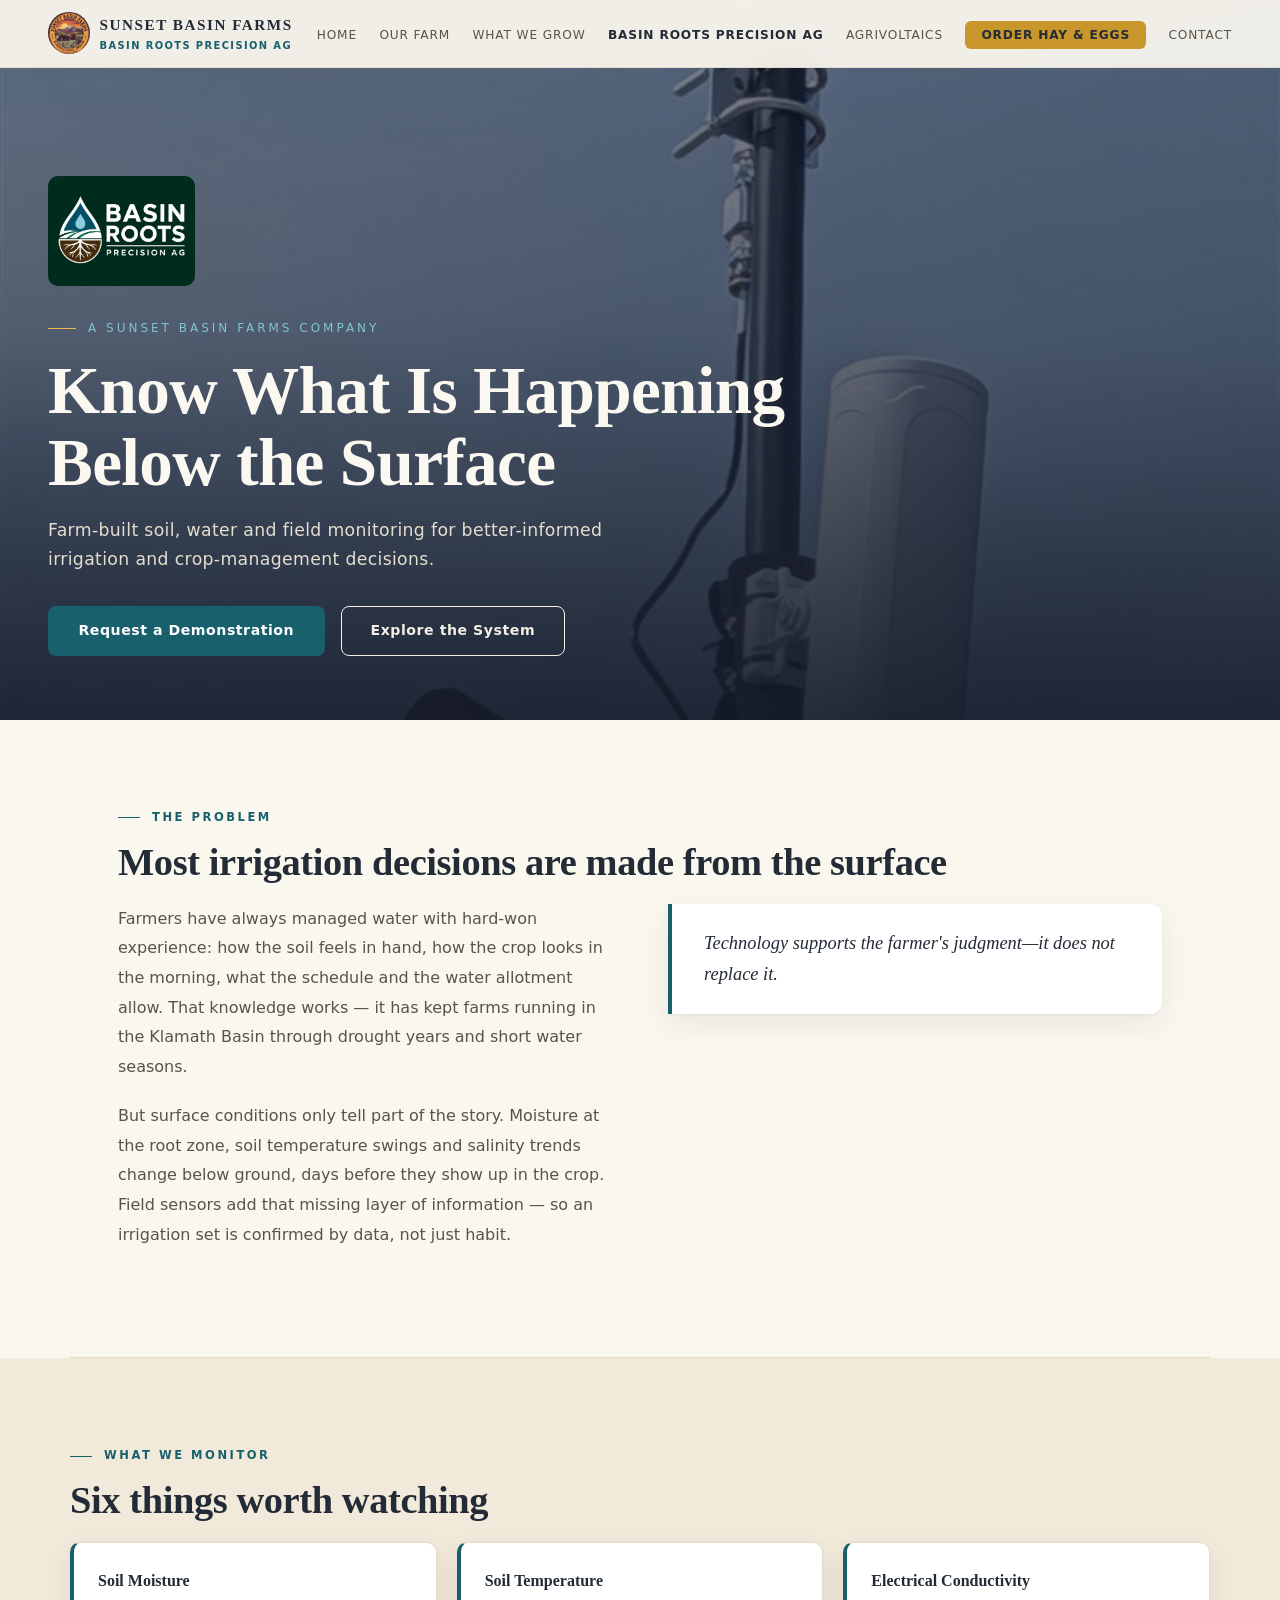
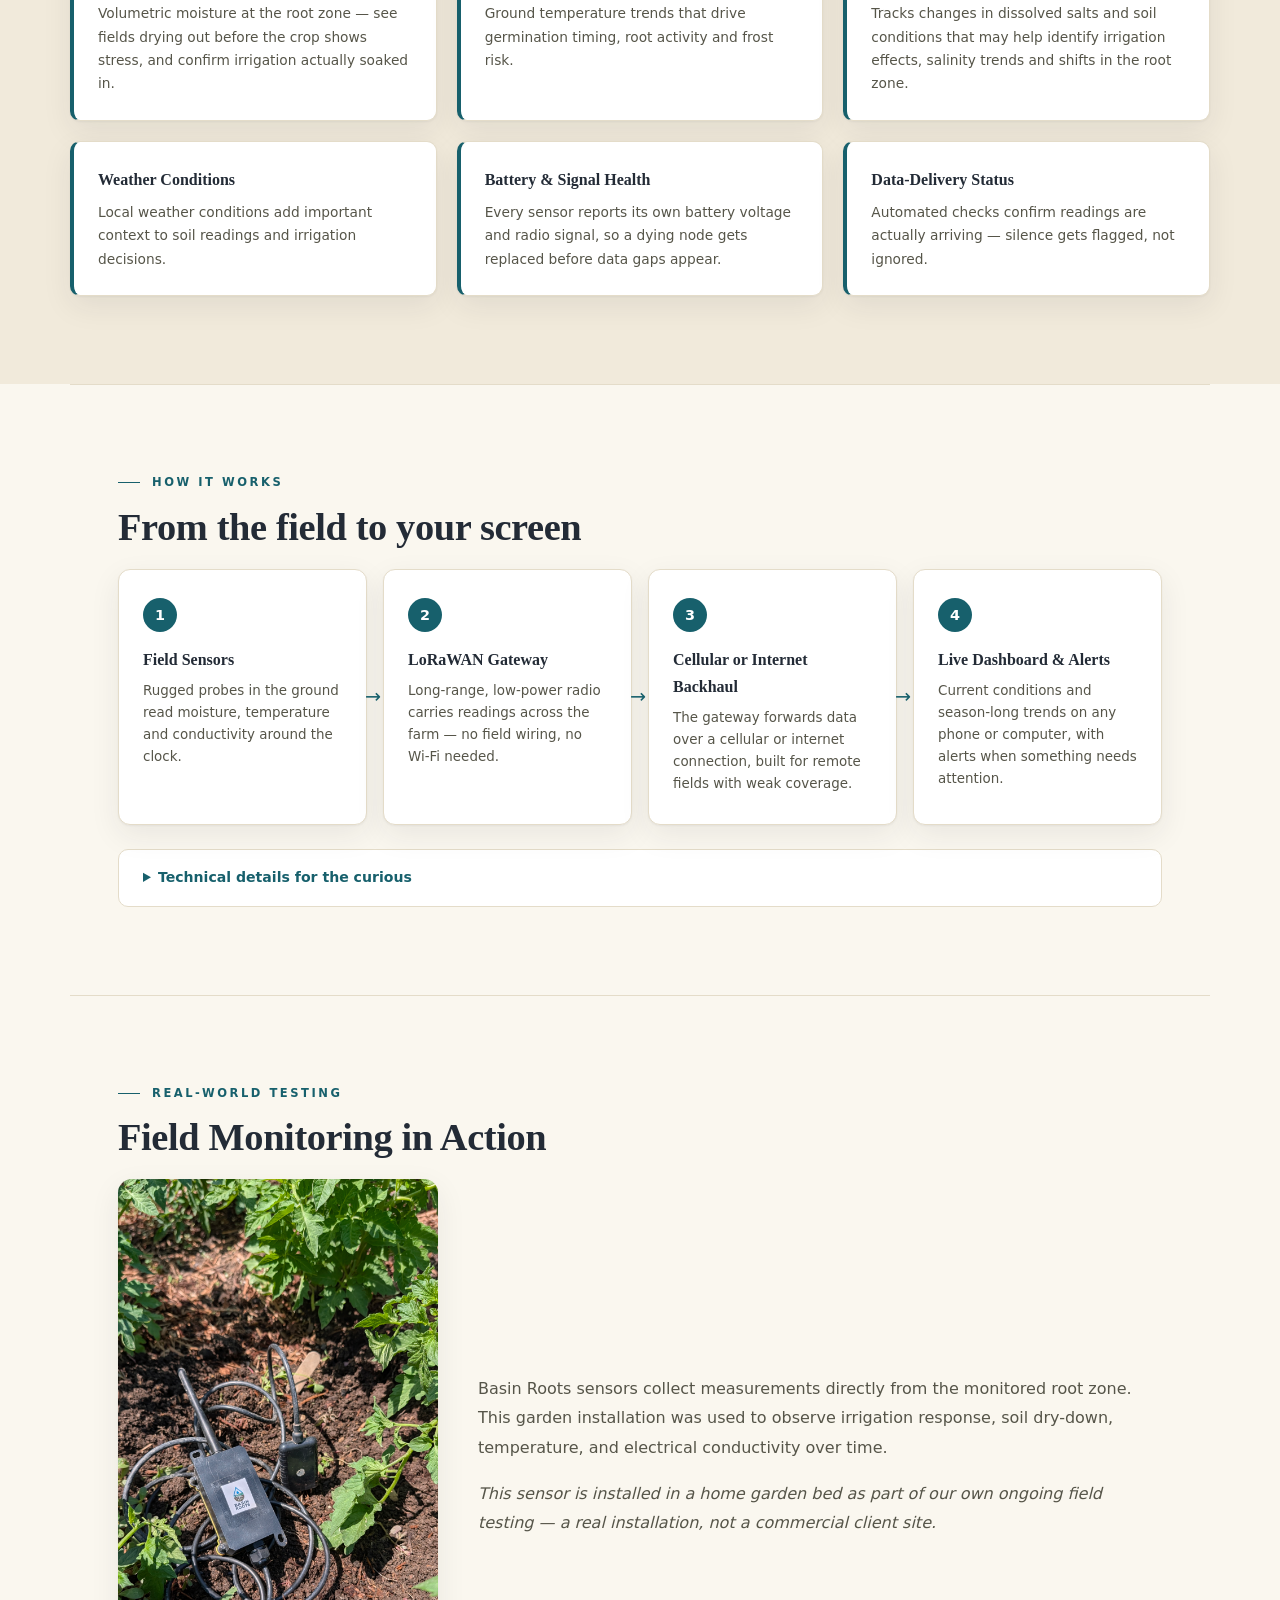
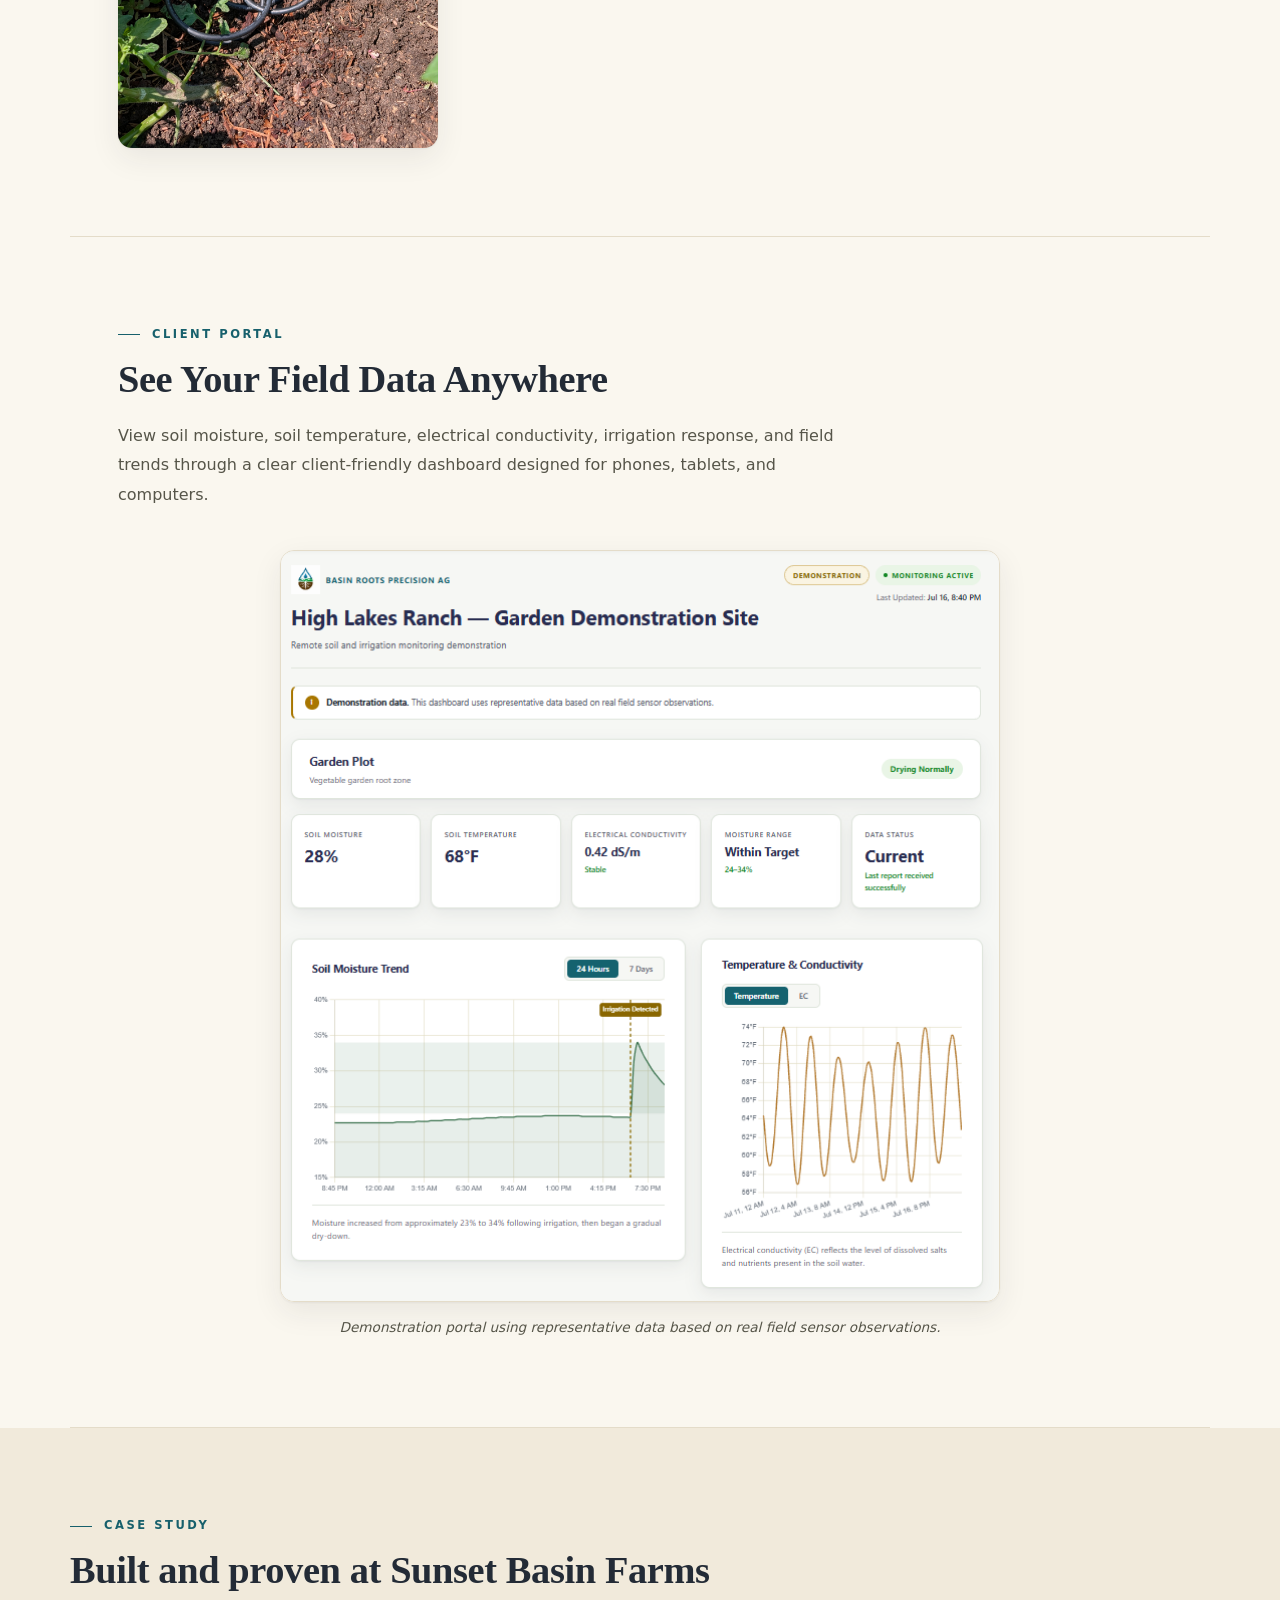
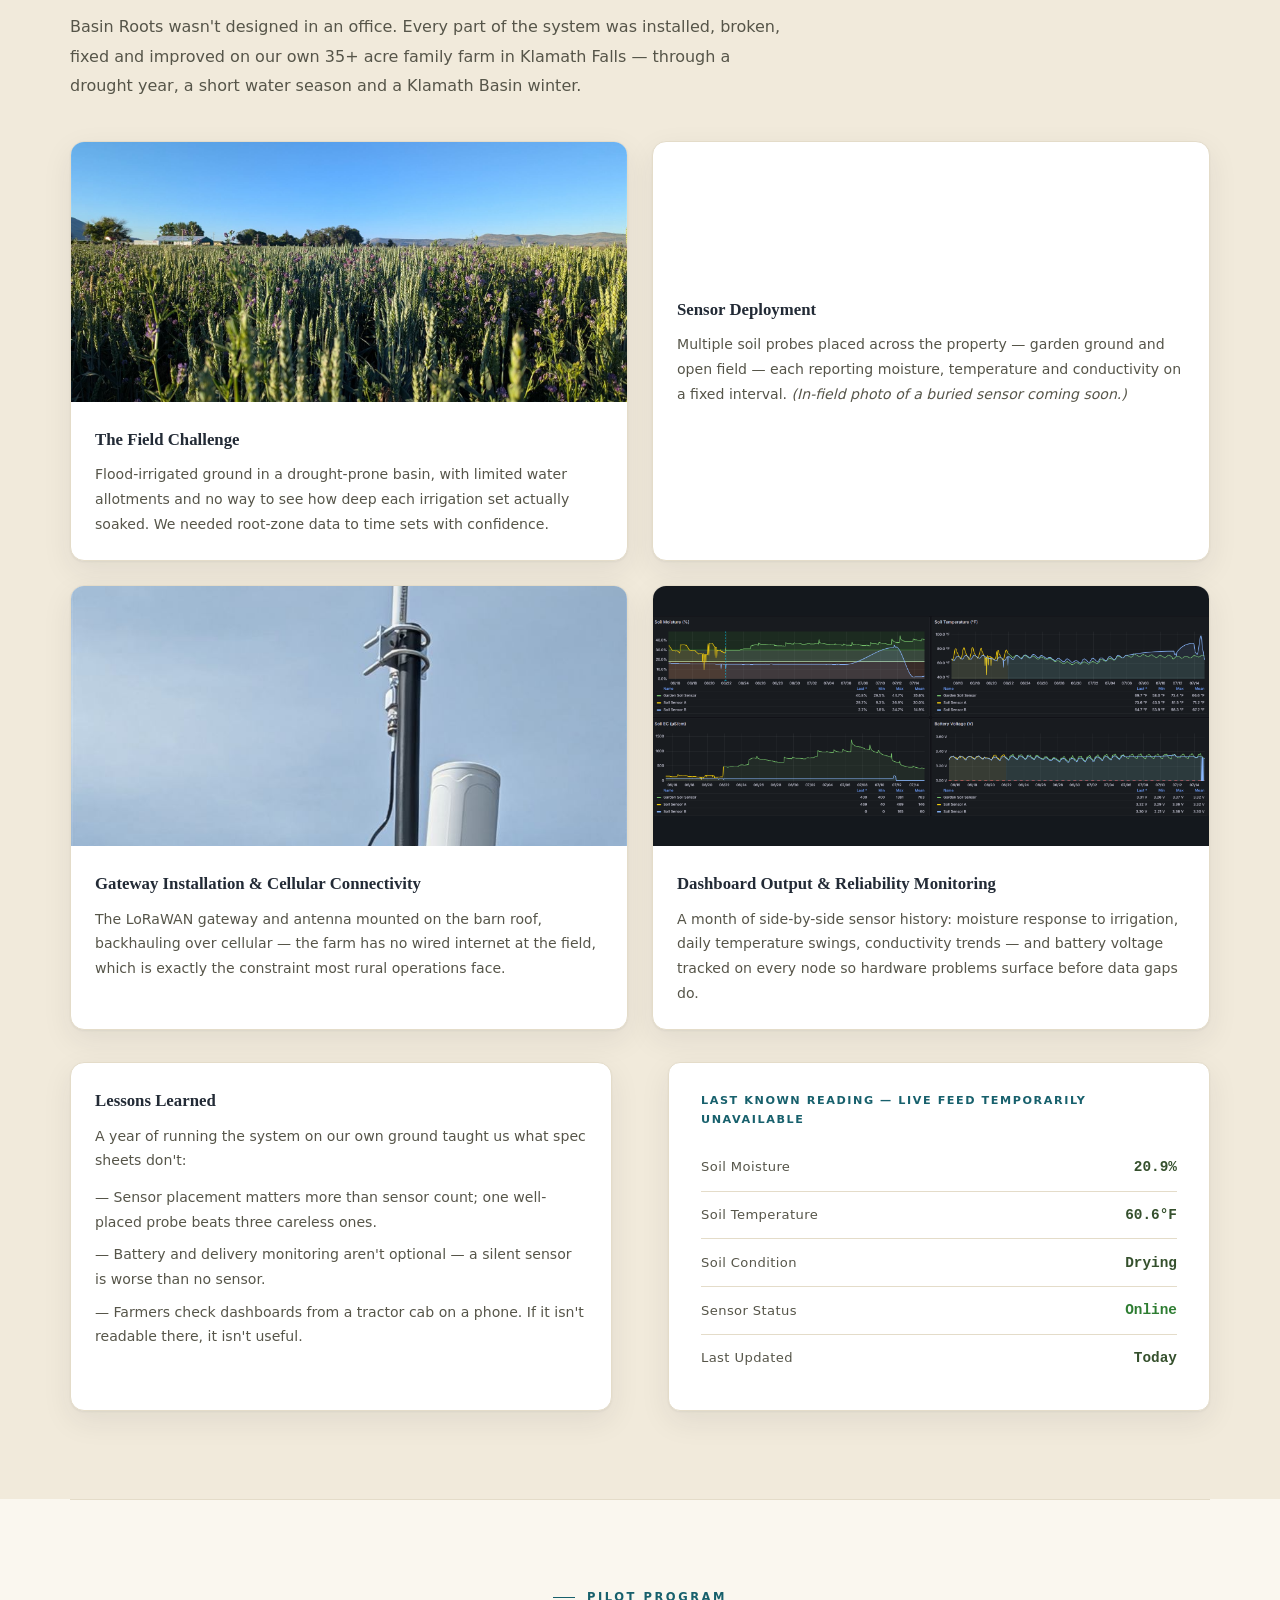
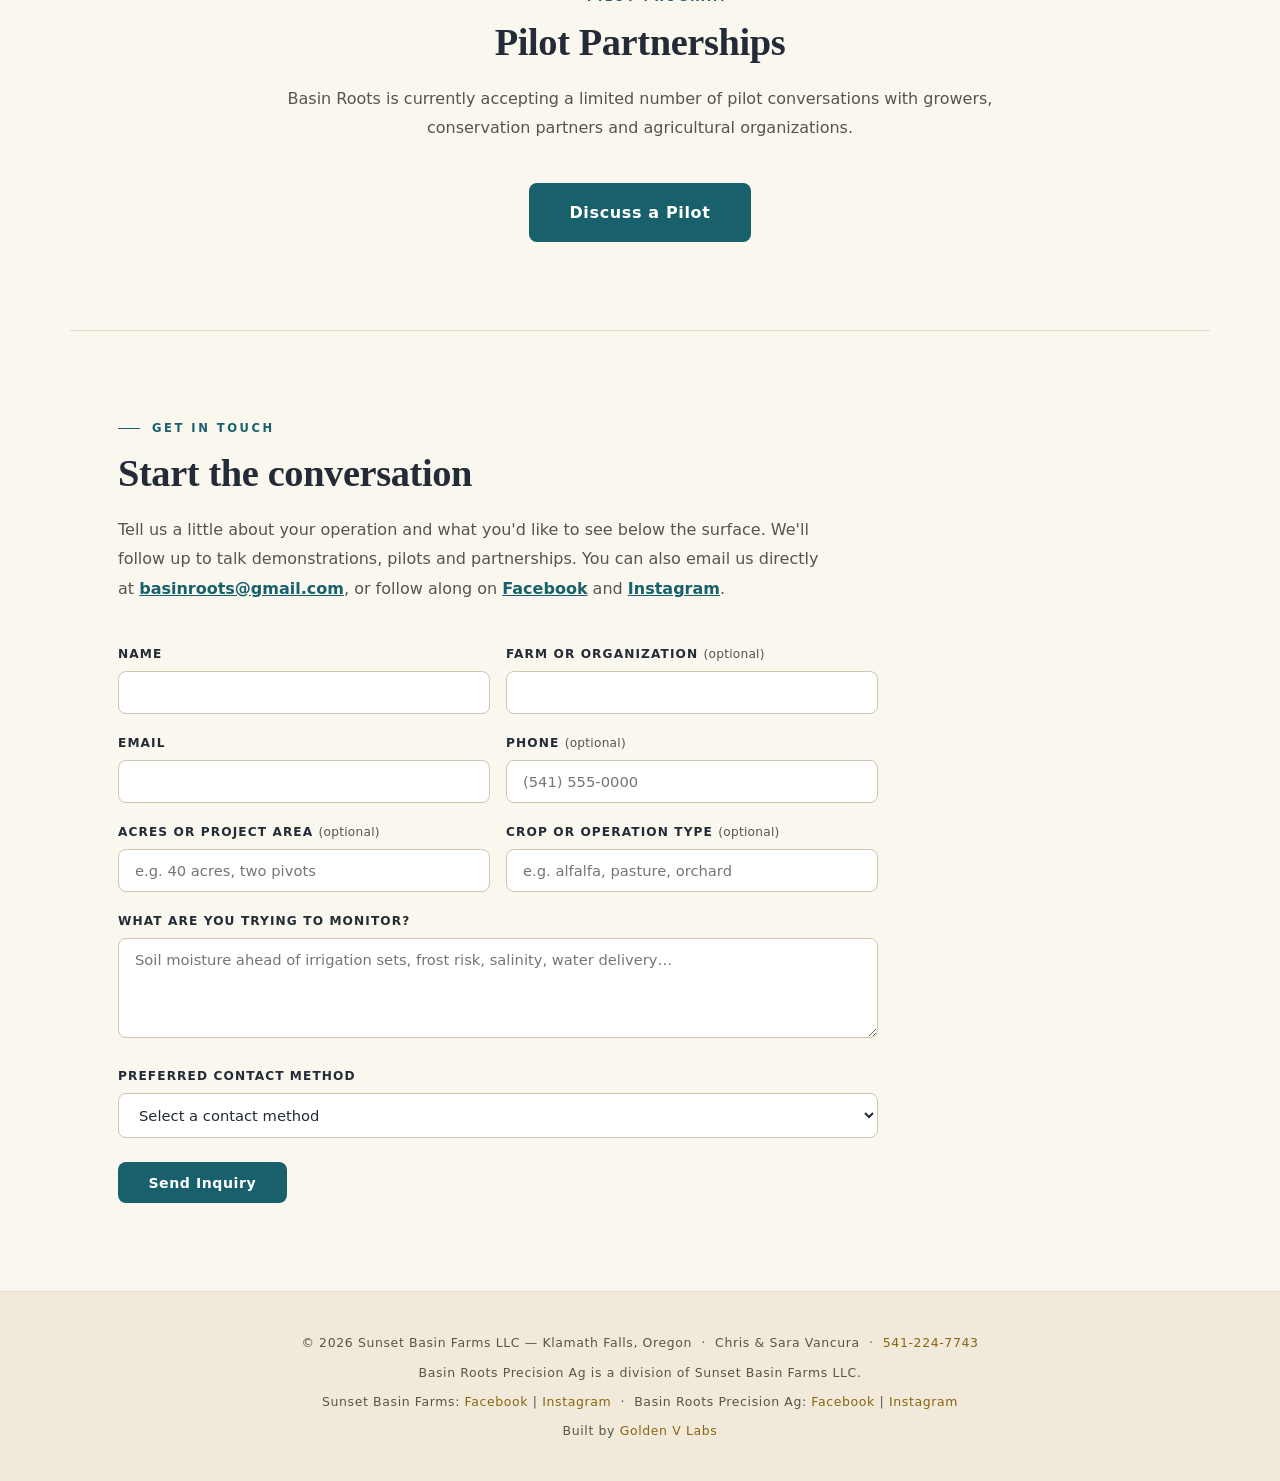
==== commit 908b70a0: "Update Basin Roots website imagery and portal preview Co-Authored-By: Claude Sonnet 5 <noreply@anthr" ====
--- a/basin-roots/index.html
+++ b/basin-roots/index.html
@@ -16,6 +16,84 @@
 <meta name="twitter:card" content="summary_large_image">
 <link rel="icon" type="image/png" href="../images/basin-roots-logo-light.png">
 <link rel="stylesheet" href="../css/site.css">
+<style>
+  /* Page-specific: medium-width photo-and-text layout for "Field Monitoring
+     in Action". Keeps the field photo's natural vertical orientation —
+     no forced height/object-fit crop — sized as a medium column next to
+     supporting text, matching the site's card radius/shadow language. */
+  .field-photo-grid {
+    display: grid;
+    grid-template-columns: minmax(220px, 320px) 1fr;
+    gap: 2.5rem;
+    align-items: center;
+  }
+
+  .field-photo-frame {
+    border-radius: var(--radius);
+    overflow: hidden;
+    box-shadow: var(--shadow);
+    max-width: 320px;
+  }
+
+  .field-photo-frame img {
+    display: block;
+    width: 100%;
+    height: auto;
+  }
+
+  .field-photo-text p {
+    color: var(--muted);
+    font-family: var(--sans);
+    font-size: 1rem;
+    line-height: 1.85;
+    margin-bottom: 1rem;
+  }
+
+  .field-photo-note { font-size: 0.85rem; font-style: italic; }
+
+  @media (max-width: 768px) {
+    .field-photo-grid { grid-template-columns: 1fr; gap: 1.5rem; }
+    .field-photo-frame { max-width: 280px; margin: 0 auto; }
+  }
+
+  /* Page-specific: "See Your Field Data Anywhere" client portal preview.
+     Capped near the screenshot's native width so it stays sharp rather
+     than upscaling — height is never fixed, so the dashboard's aspect
+     ratio is preserved and nothing is cropped or stretched. */
+  .portal-preview-frame {
+    max-width: 720px;
+    margin: 0 auto;
+    border-radius: var(--radius);
+    overflow: hidden;
+    box-shadow: var(--shadow);
+    border: 1px solid var(--line);
+  }
+
+  .portal-preview-frame img {
+    display: block;
+    width: 100%;
+    height: auto;
+  }
+
+  .portal-preview-note {
+    max-width: 720px;
+    margin: 0.9rem auto 0;
+    text-align: center;
+    font-size: 0.85rem;
+    font-style: italic;
+    color: var(--muted);
+    font-family: var(--sans);
+  }
+
+  /* The Sensor Deployment case-item has no photo yet (real in-field shot
+     coming later) — center its text in the stretched grid row instead of
+     leaving a large empty gap below it. */
+  .case-item.text-only {
+    display: flex;
+    flex-direction: column;
+    justify-content: center;
+  }
+</style>
 </head>
 <body>
 
@@ -159,6 +237,39 @@
 
 <div class="divider"></div>
 
+<!-- FIELD MONITORING IN ACTION -->
+<section id="field-monitoring-photo">
+  <div class="section-label teal">Real-World Testing</div>
+  <h2 class="section-title">Field Monitoring in Action</h2>
+  <div class="field-photo-grid">
+    <div class="field-photo-frame">
+      <img src="../images/soilsensoringarden.jpg" alt="Basin Roots soil sensor installed in a tomato garden root zone." loading="lazy">
+    </div>
+    <div class="field-photo-text">
+      <p>Basin Roots sensors collect measurements directly from the monitored root zone. This garden installation was used to observe irrigation response, soil dry-down, temperature, and electrical conductivity over time.</p>
+      <p class="field-photo-note">This sensor is installed in a home garden bed as part of our own ongoing field testing — a real installation, not a commercial client site.</p>
+    </div>
+  </div>
+</section>
+
+<div class="divider"></div>
+
+<!-- CLIENT PORTAL PREVIEW -->
+<section id="client-portal-preview">
+  <div class="section-label teal">Client Portal</div>
+  <h2 class="section-title">See Your Field Data Anywhere</h2>
+  <p class="section-intro">
+    View soil moisture, soil temperature, electrical conductivity, irrigation response, and field
+    trends through a clear client-friendly dashboard designed for phones, tablets, and computers.
+  </p>
+  <div class="portal-preview-frame">
+    <img src="../images/ScreenshotPortalDemo.png" alt="Basin Roots Precision Ag demonstration client portal showing soil moisture, temperature, conductivity, and irrigation trends." loading="lazy">
+  </div>
+  <p class="portal-preview-note">Demonstration portal using representative data based on real field sensor observations.</p>
+</section>
+
+<div class="divider"></div>
+
 <!-- CASE STUDY -->
 <section id="case-study" class="band" style="max-width:none;">
   <div style="max-width:1140px; margin:0 auto;">
@@ -177,8 +288,7 @@
           <p>Flood-irrigated ground in a drought-prone basin, with limited water allotments and no way to see how deep each irrigation set actually soaked. We needed root-zone data to time sets with confidence.</p>
         </div>
       </div>
-      <div class="case-item">
-        <img src="../images/basin-roots-soil-gauges.png" class="contain" alt="Live soil sensor gauges showing moisture, conductivity and temperature from two field sensors" loading="lazy">
+      <div class="case-item text-only">
         <div class="case-body">
           <h3>Sensor Deployment</h3>
           <p>Multiple soil probes placed across the property — garden ground and open field — each reporting moisture, temperature and conductivity on a fixed interval. <em>(In-field photo of a buried sensor coming soon.)</em></p>
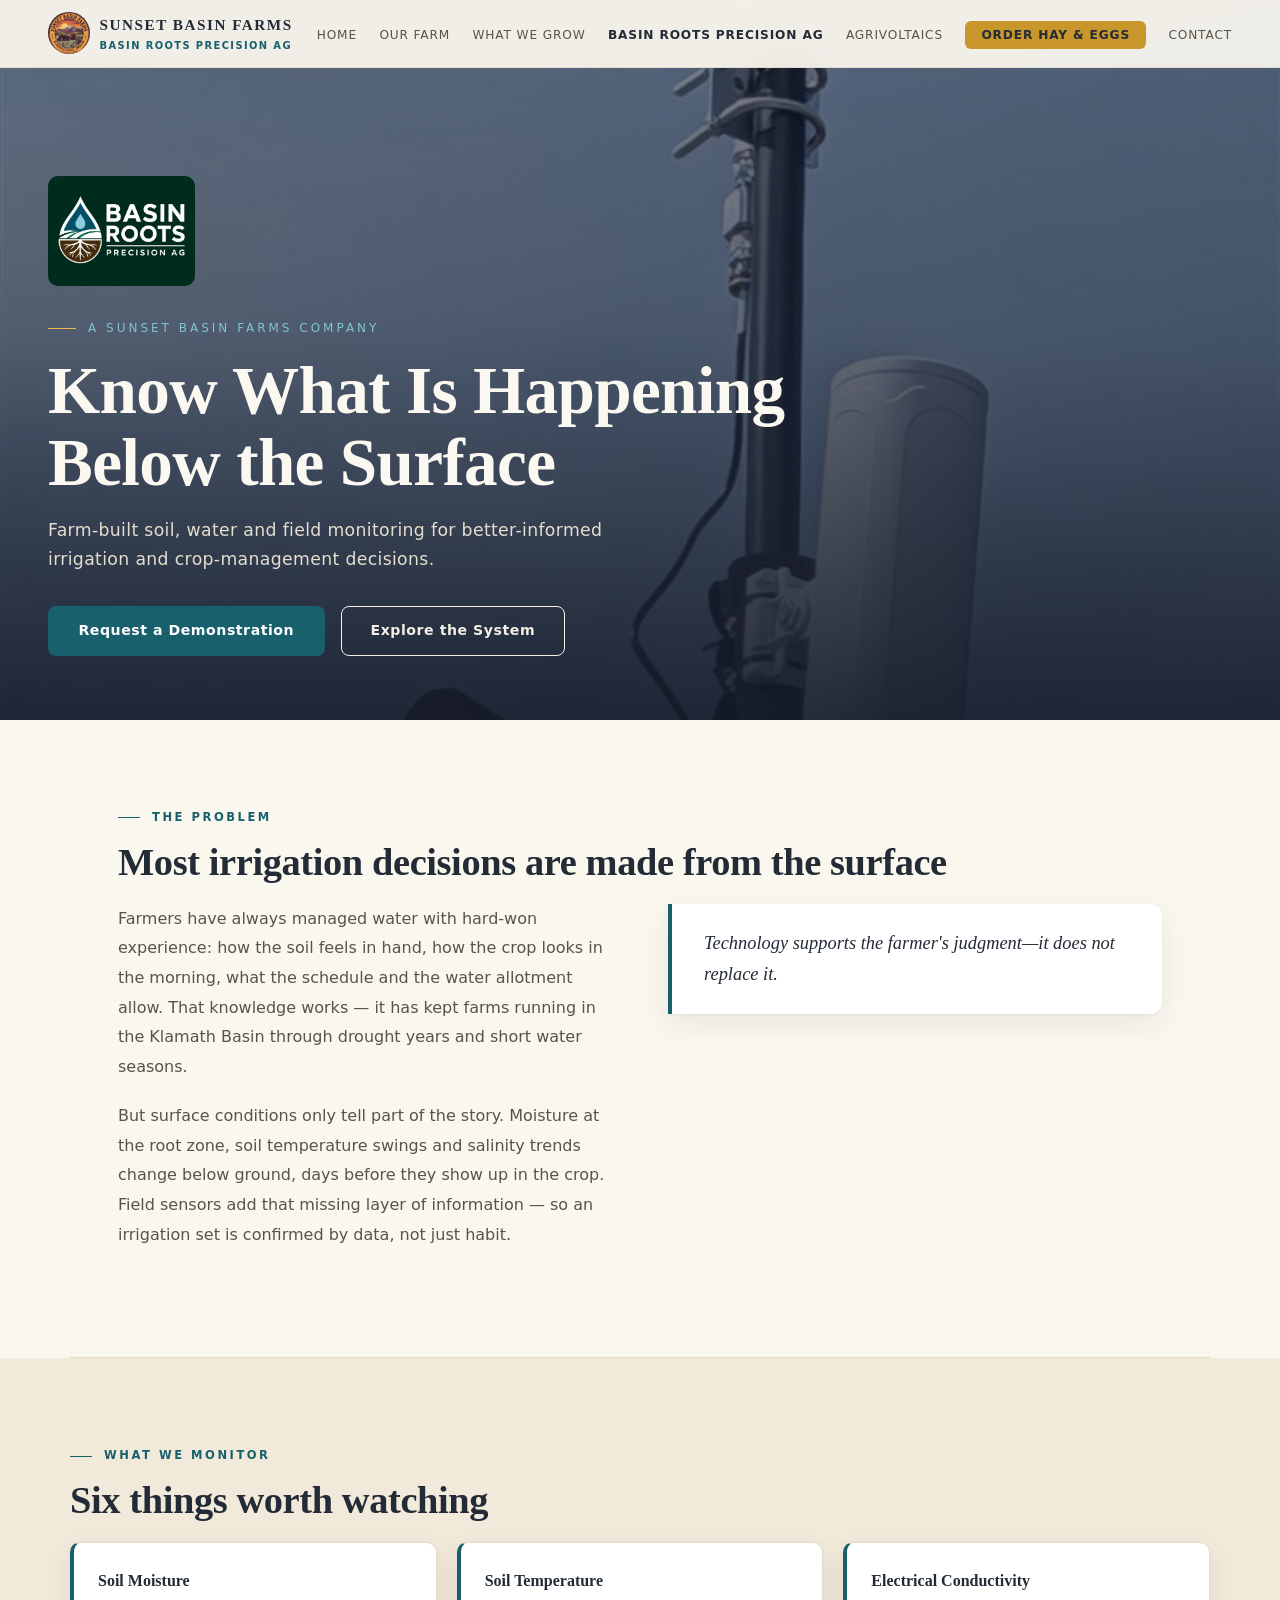
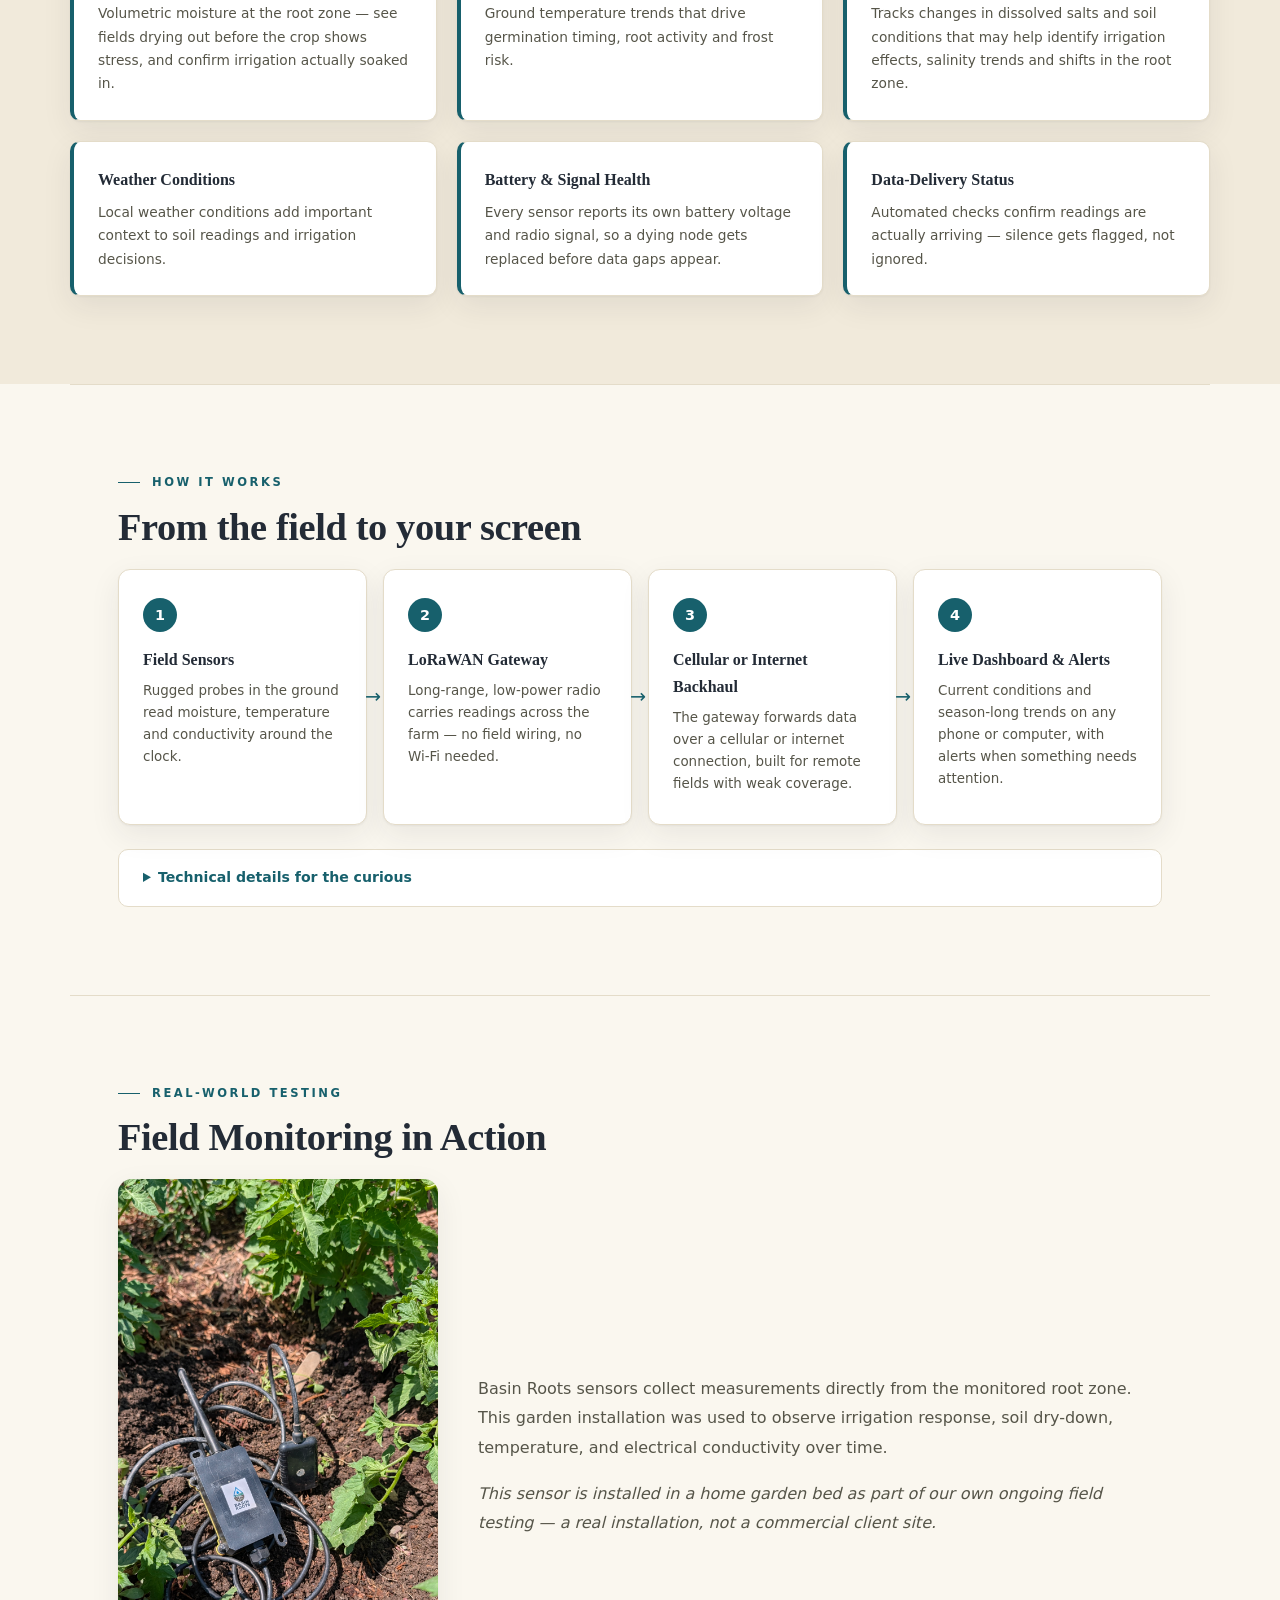
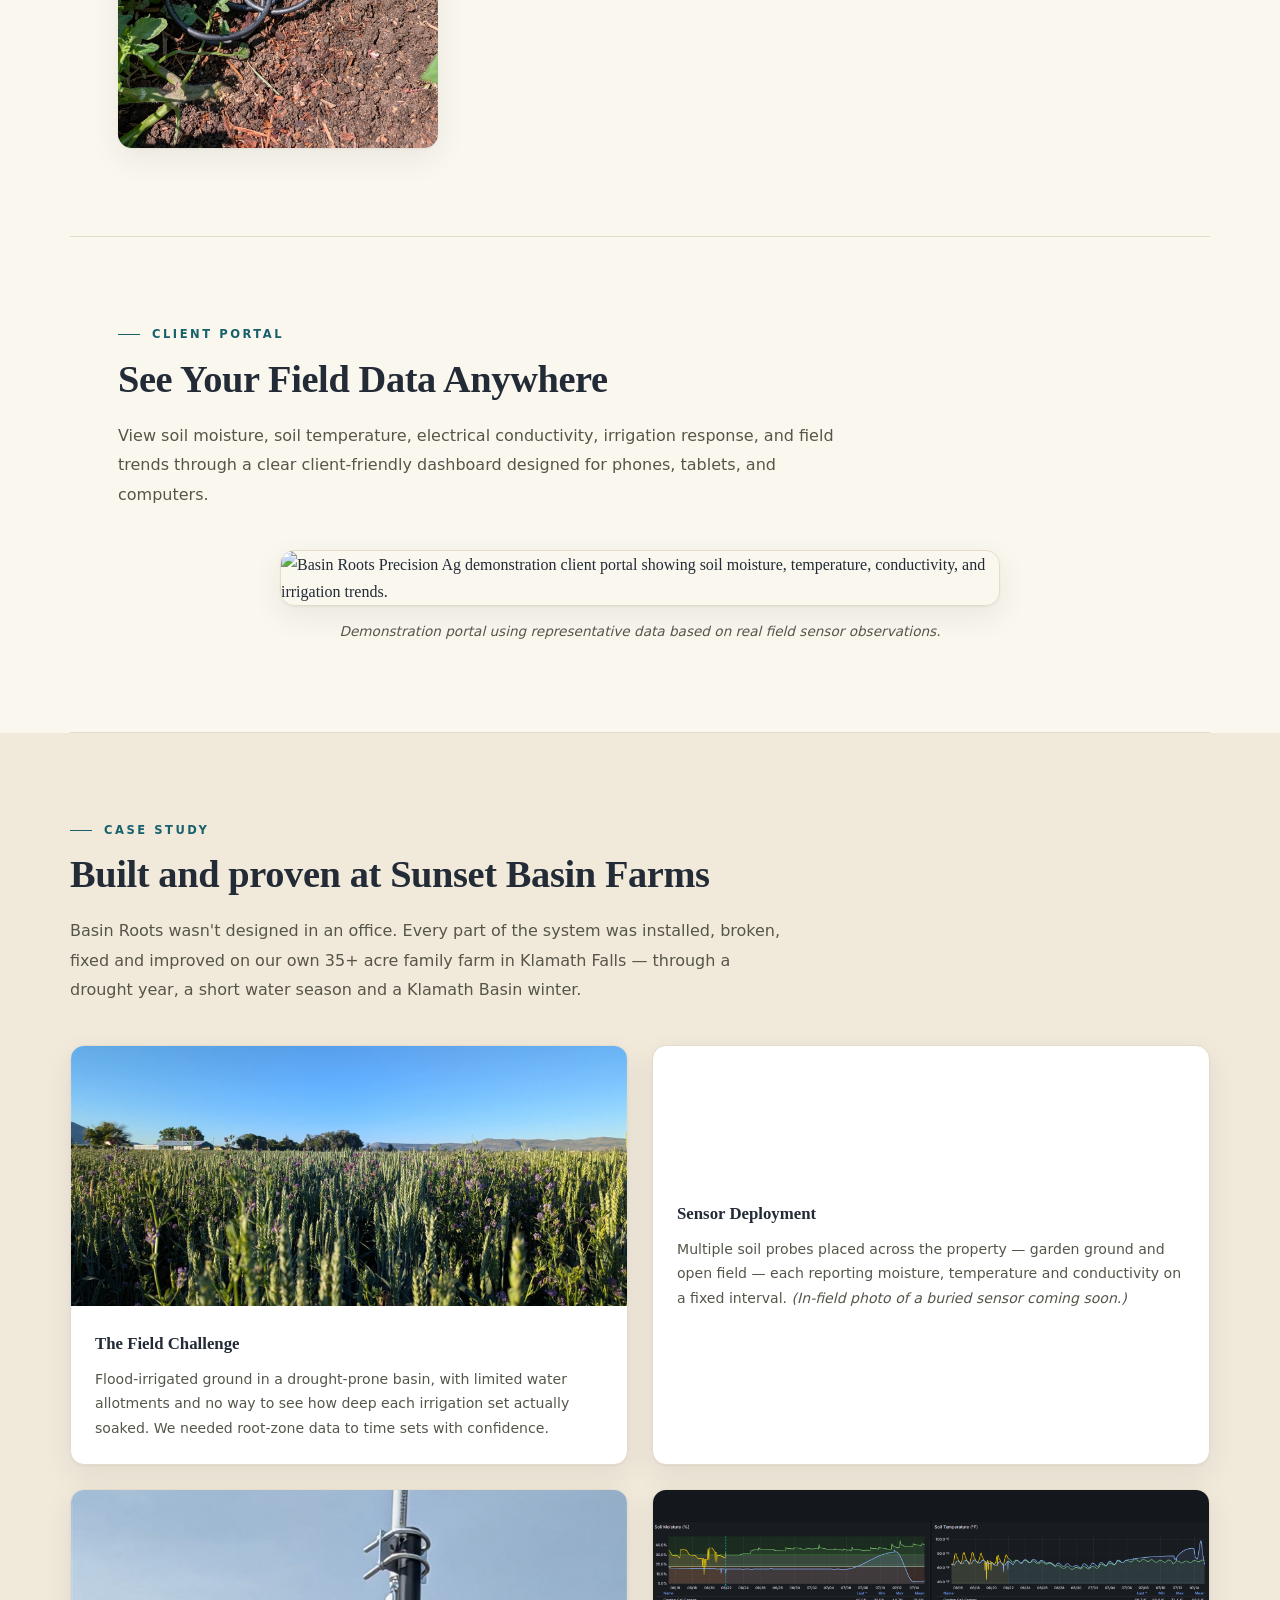
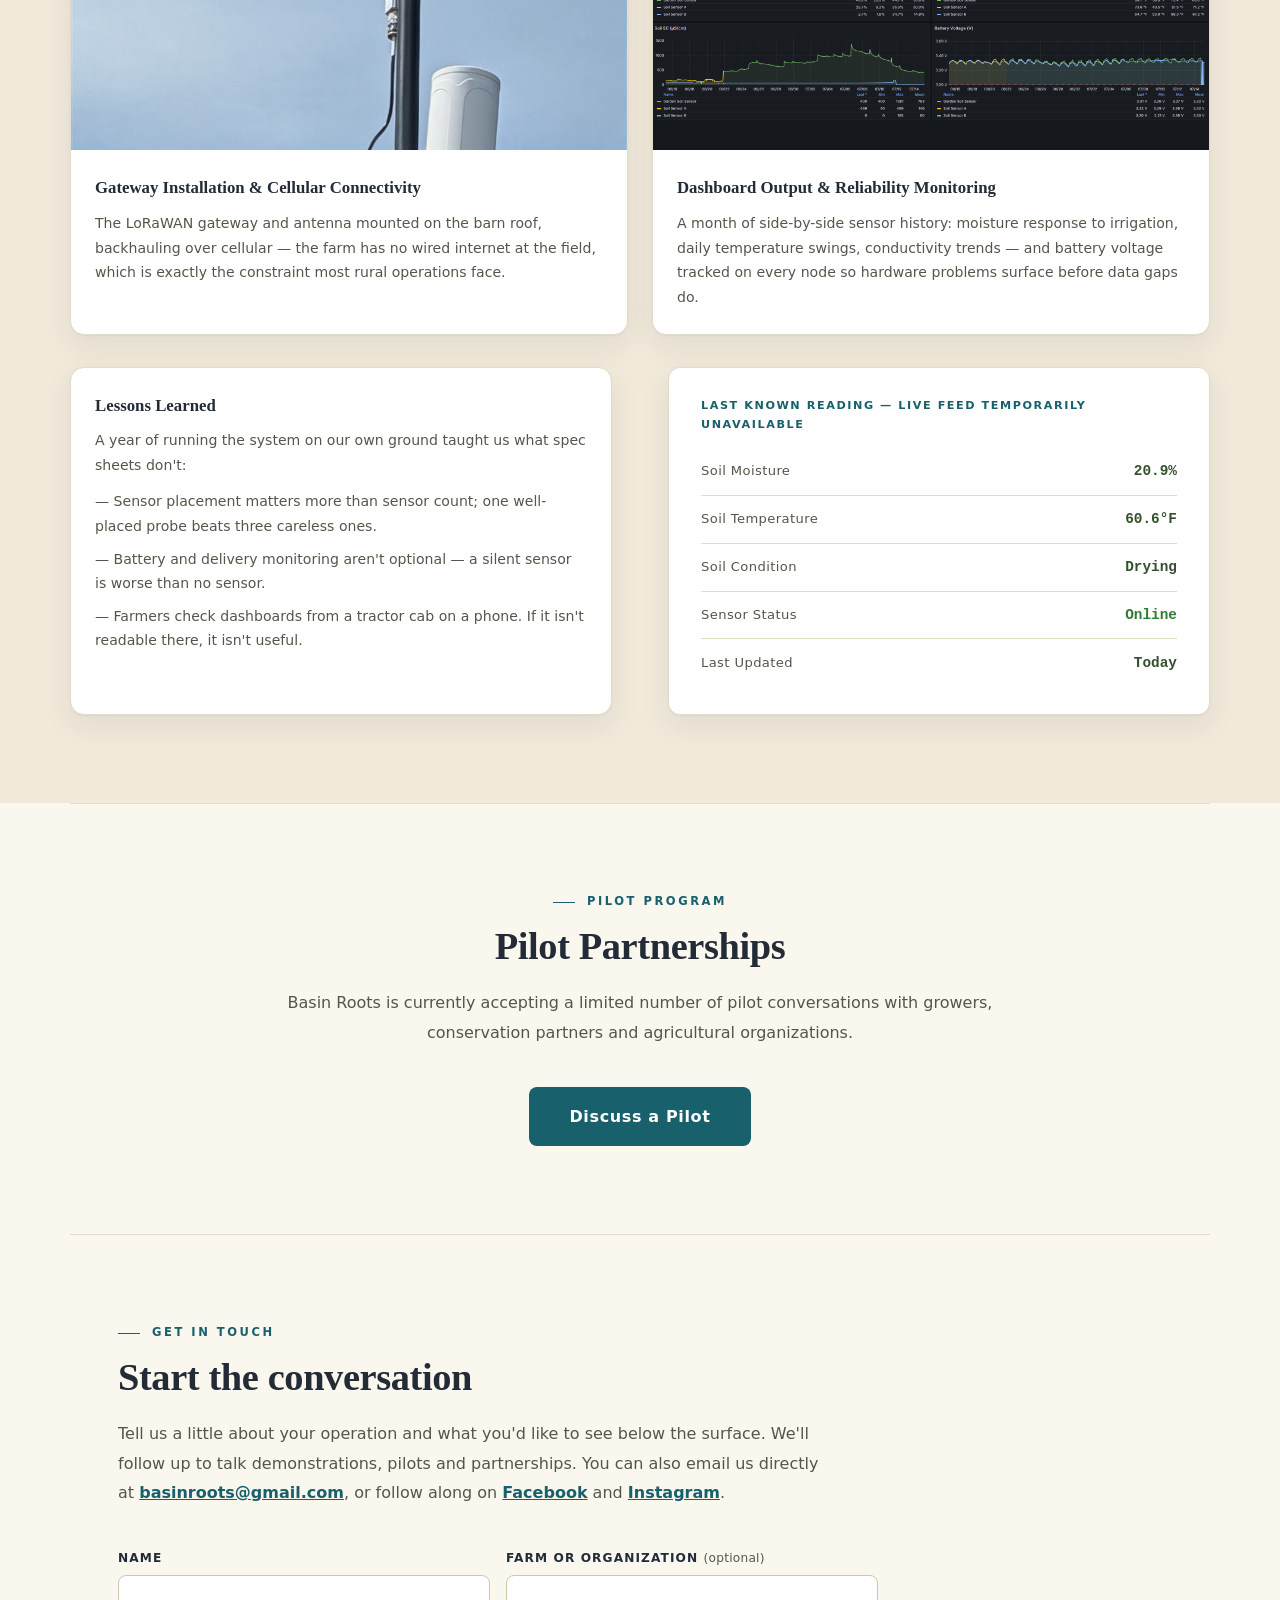
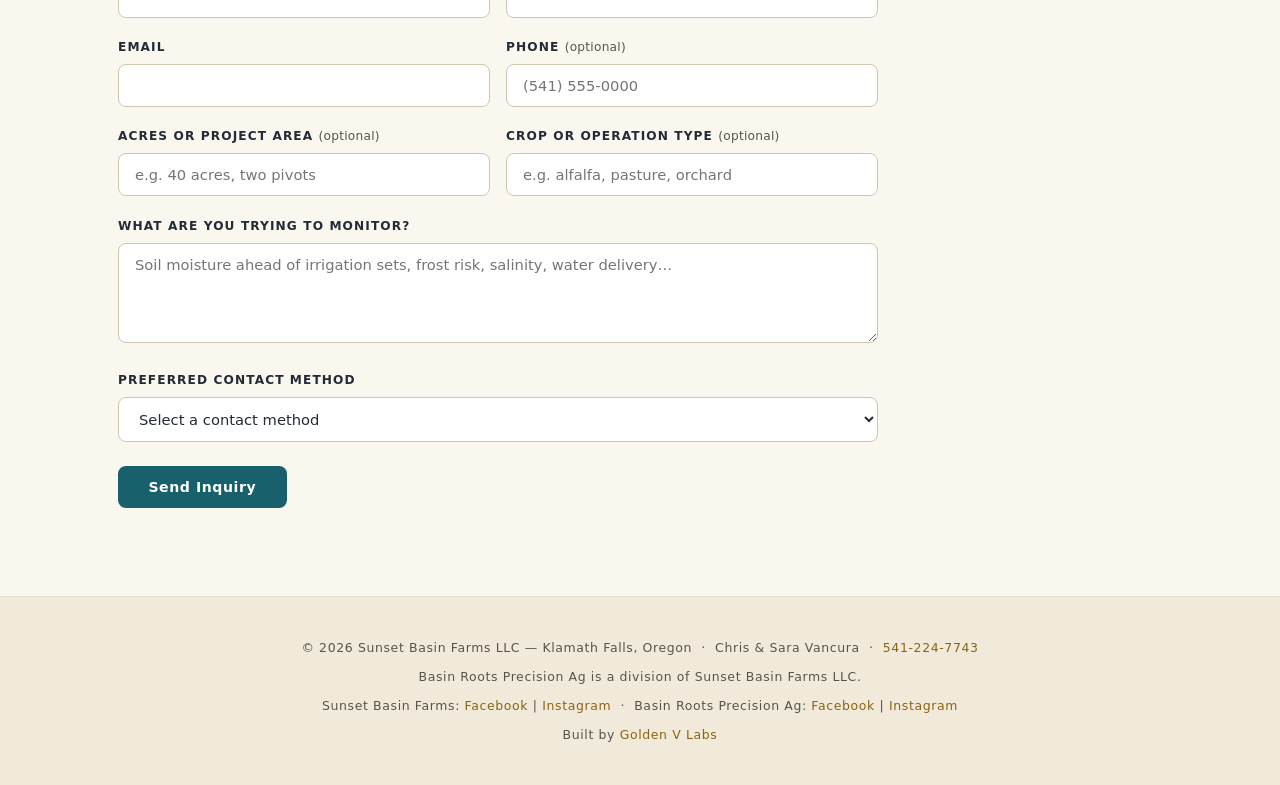
==== commit e056fbff: "Update portal demo screenshot reference Co-Authored-By: Claude Sonnet 5 <noreply@anthropic.com>" ====
--- a/basin-roots/index.html
+++ b/basin-roots/index.html
@@ -263,7 +263,7 @@
     trends through a clear client-friendly dashboard designed for phones, tablets, and computers.
   </p>
   <div class="portal-preview-frame">
-    <img src="../images/ScreenshotPortalDemo.png" alt="Basin Roots Precision Ag demonstration client portal showing soil moisture, temperature, conductivity, and irrigation trends." loading="lazy">
+    <img src="../images/ScreenshotPortalDemo%202026-07-24%20132455.png" alt="Basin Roots Precision Ag demonstration client portal showing soil moisture, temperature, conductivity, and irrigation trends." loading="lazy">
   </div>
   <p class="portal-preview-note">Demonstration portal using representative data based on real field sensor observations.</p>
 </section>
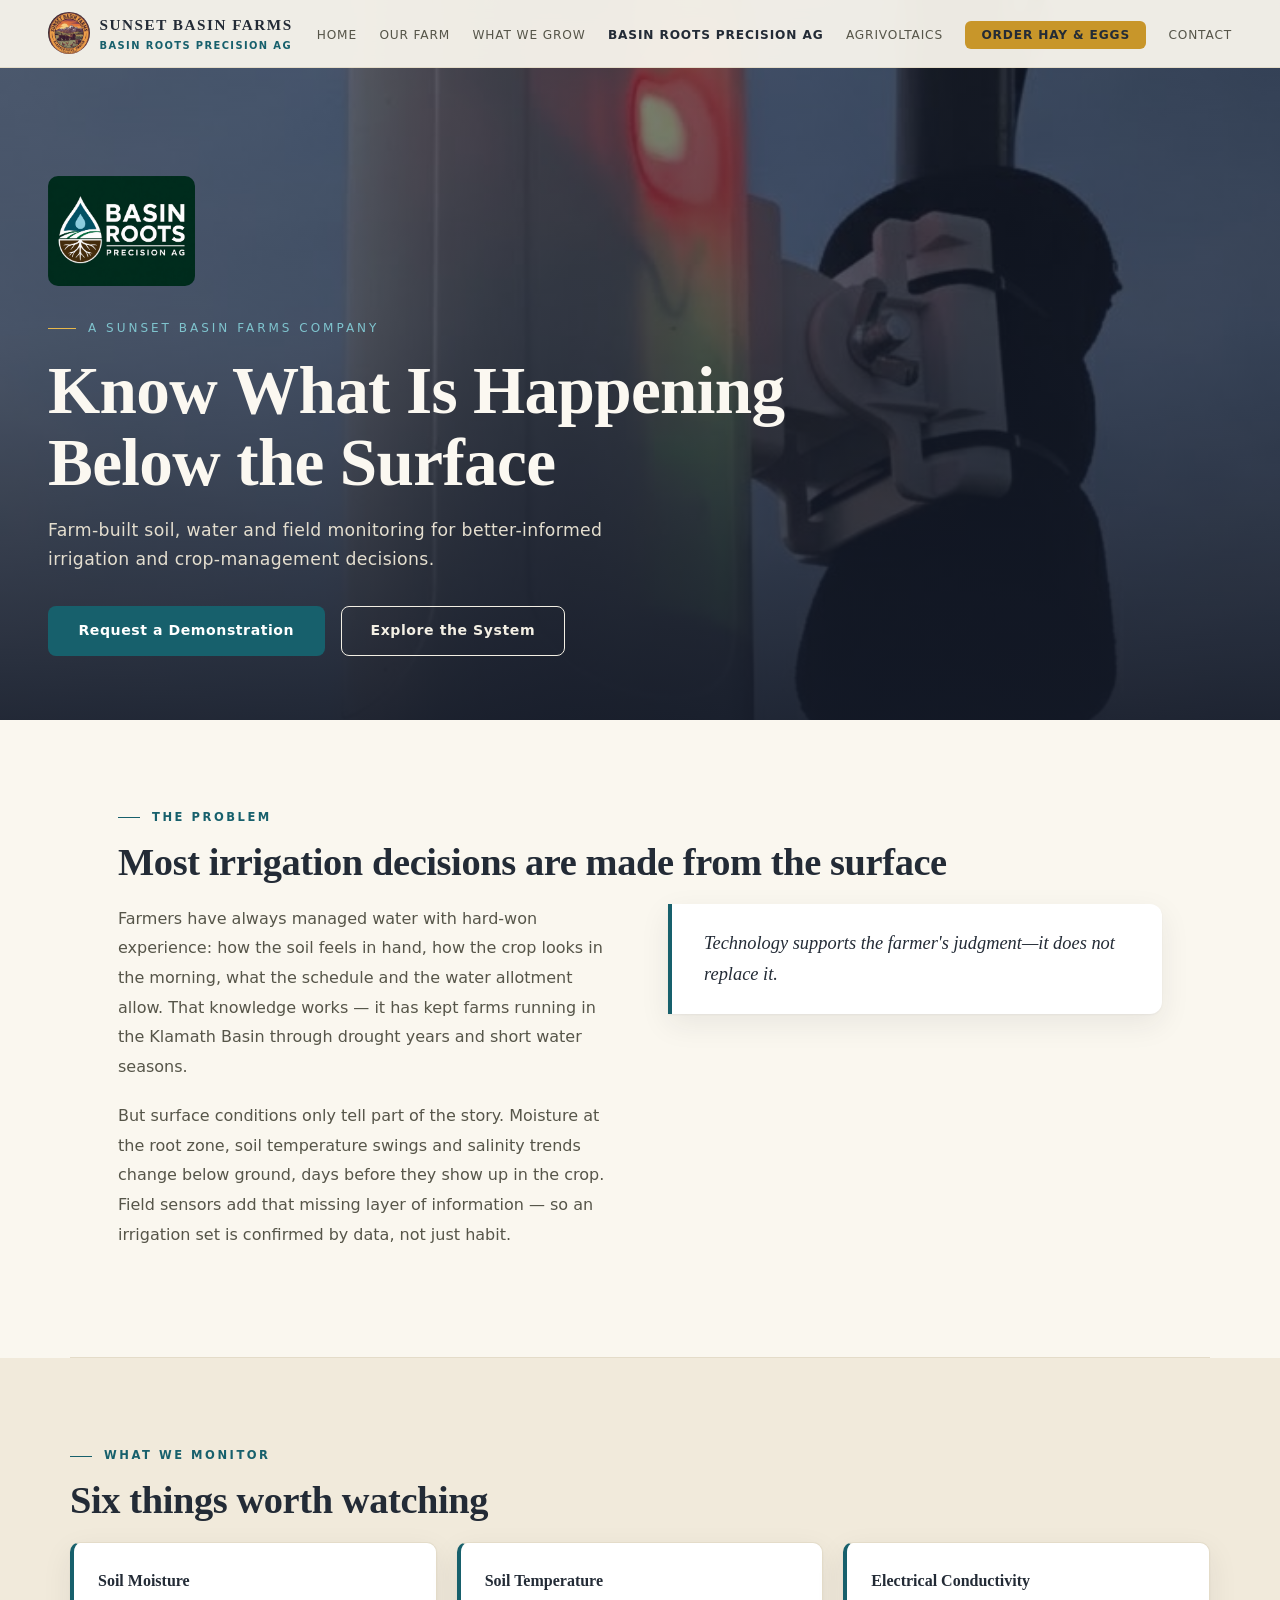
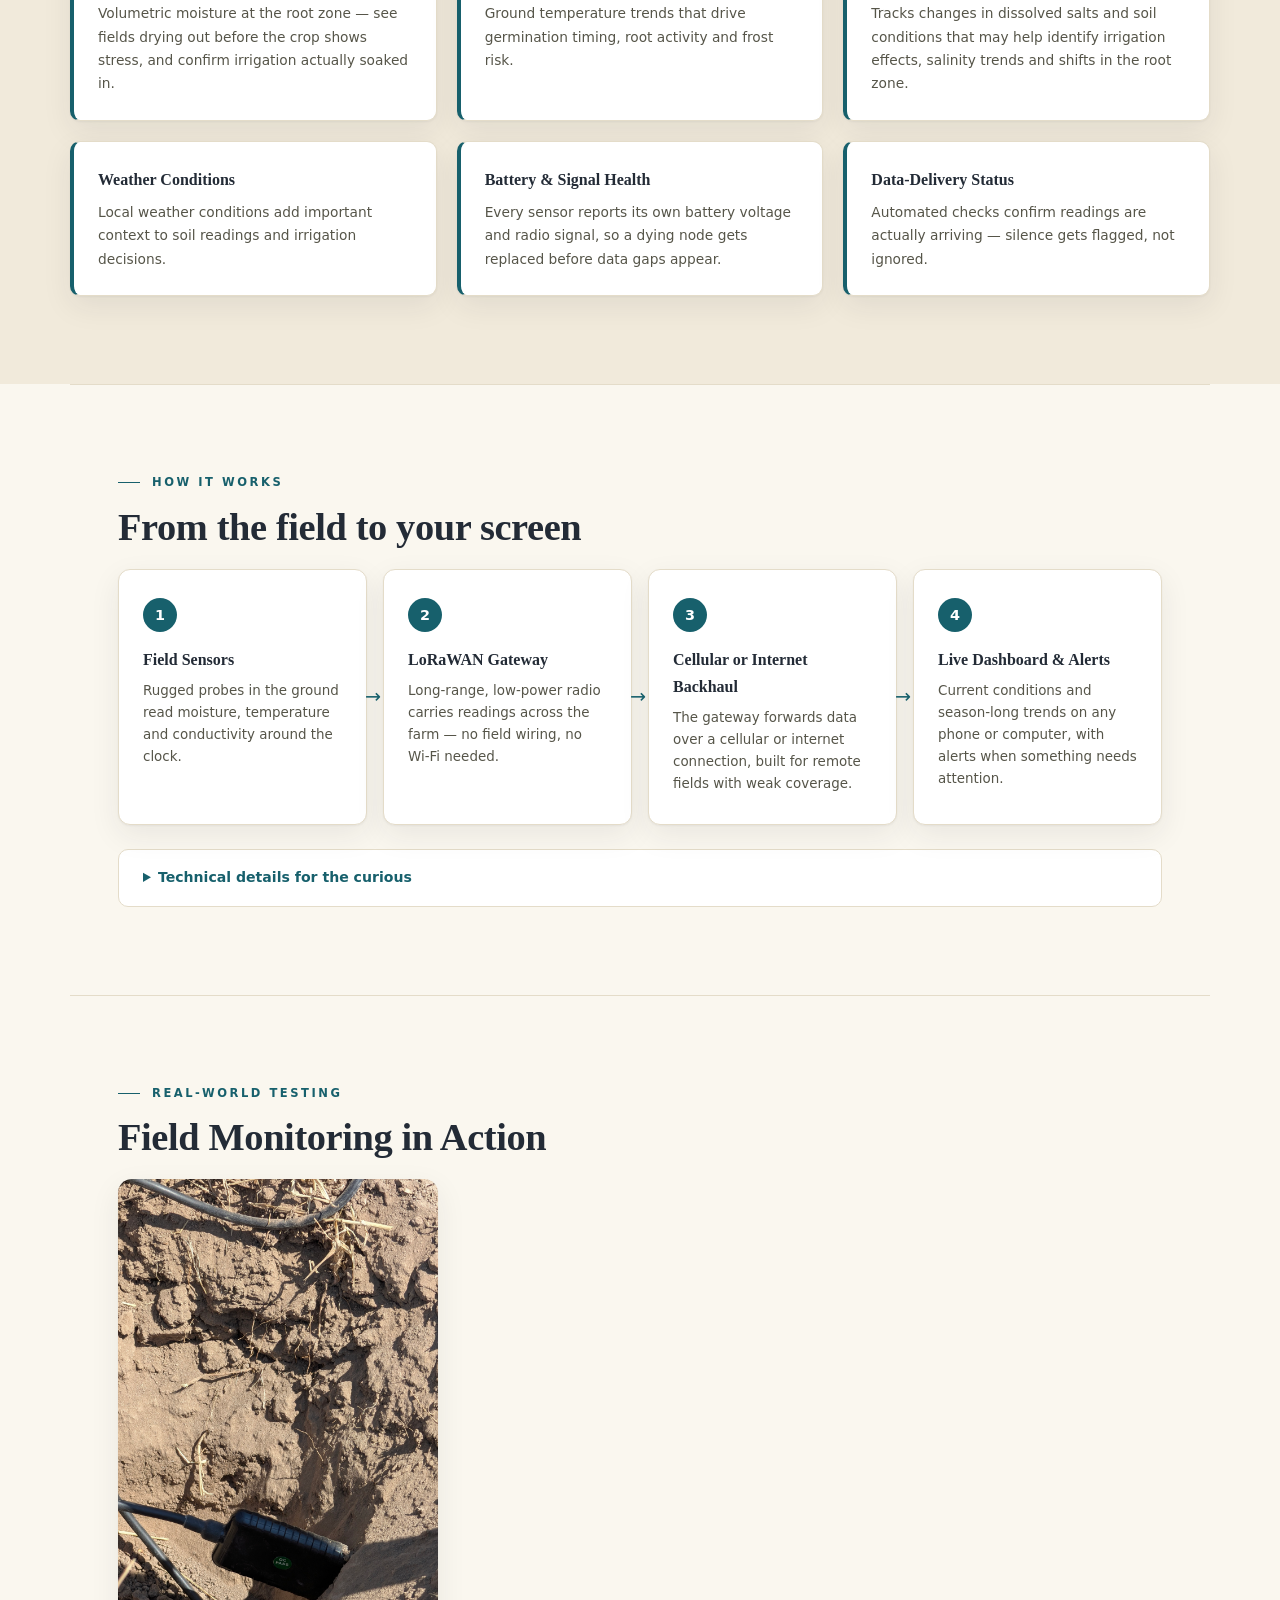
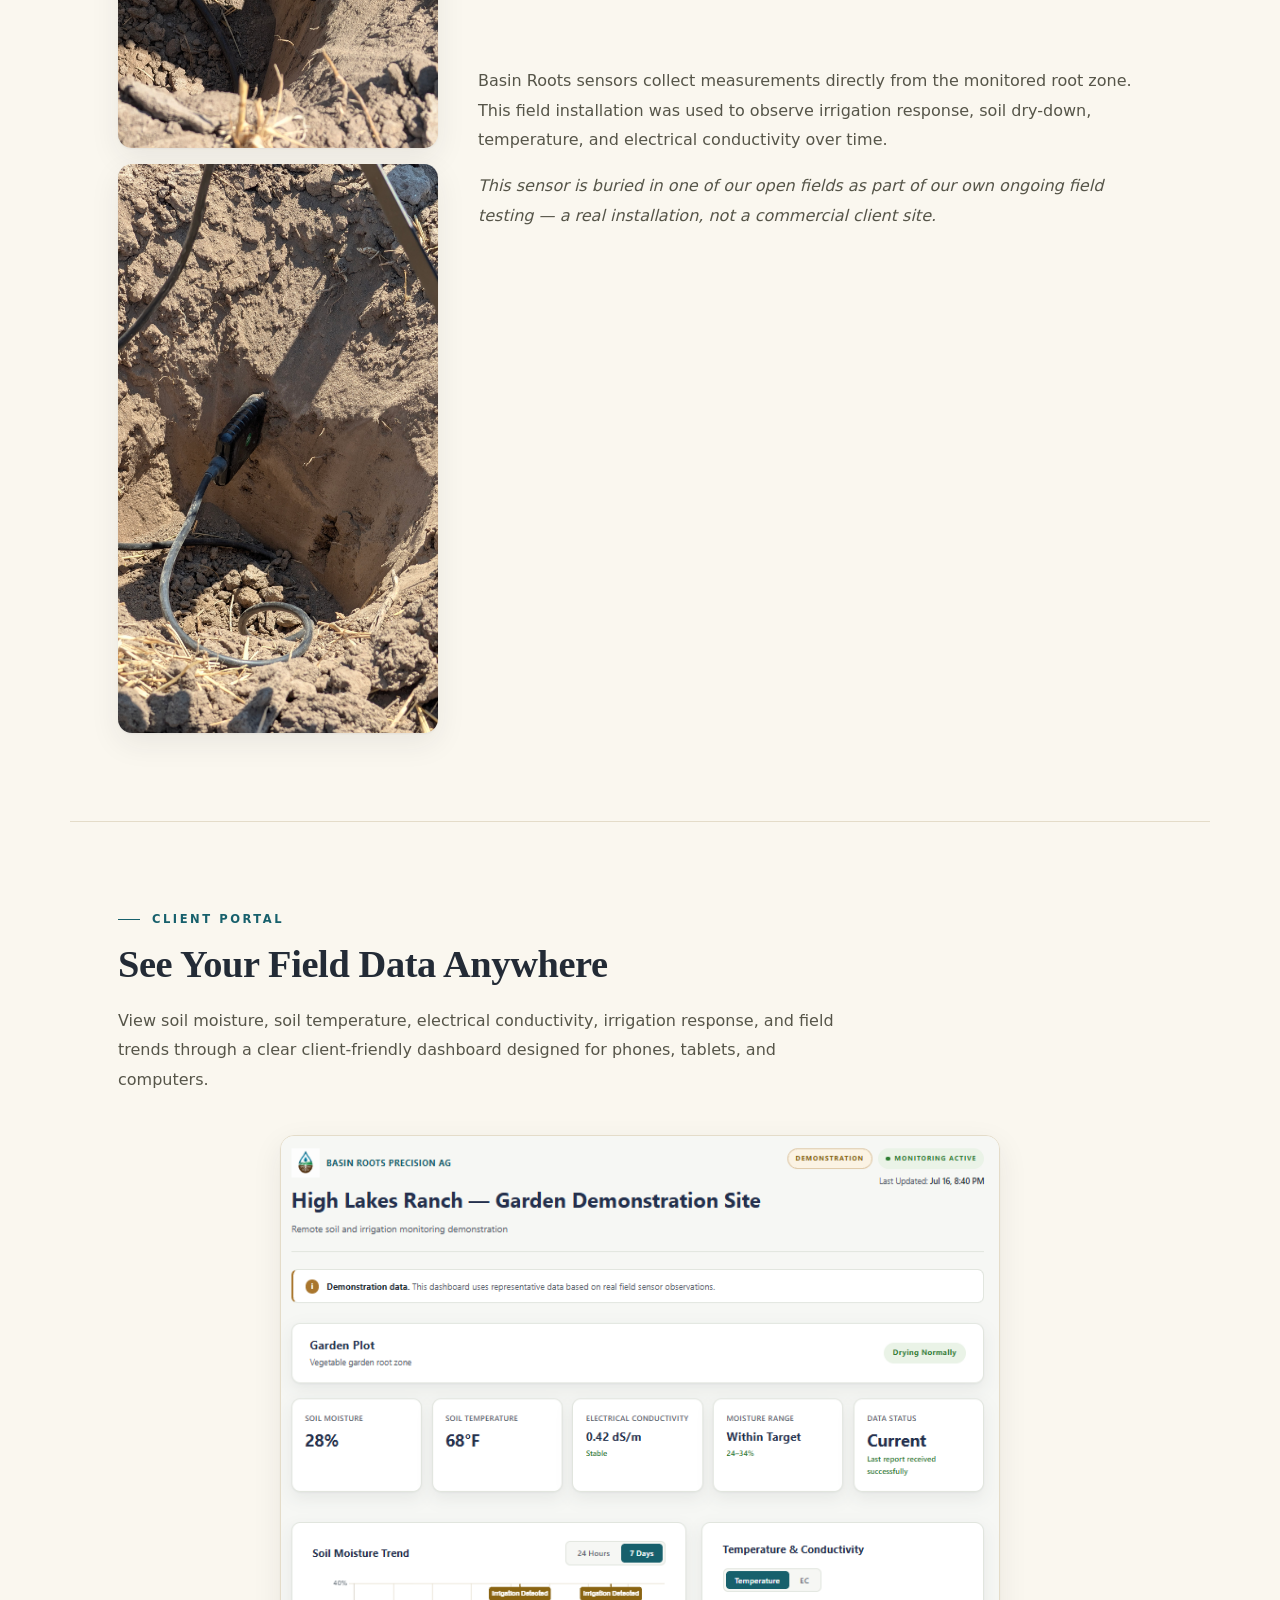
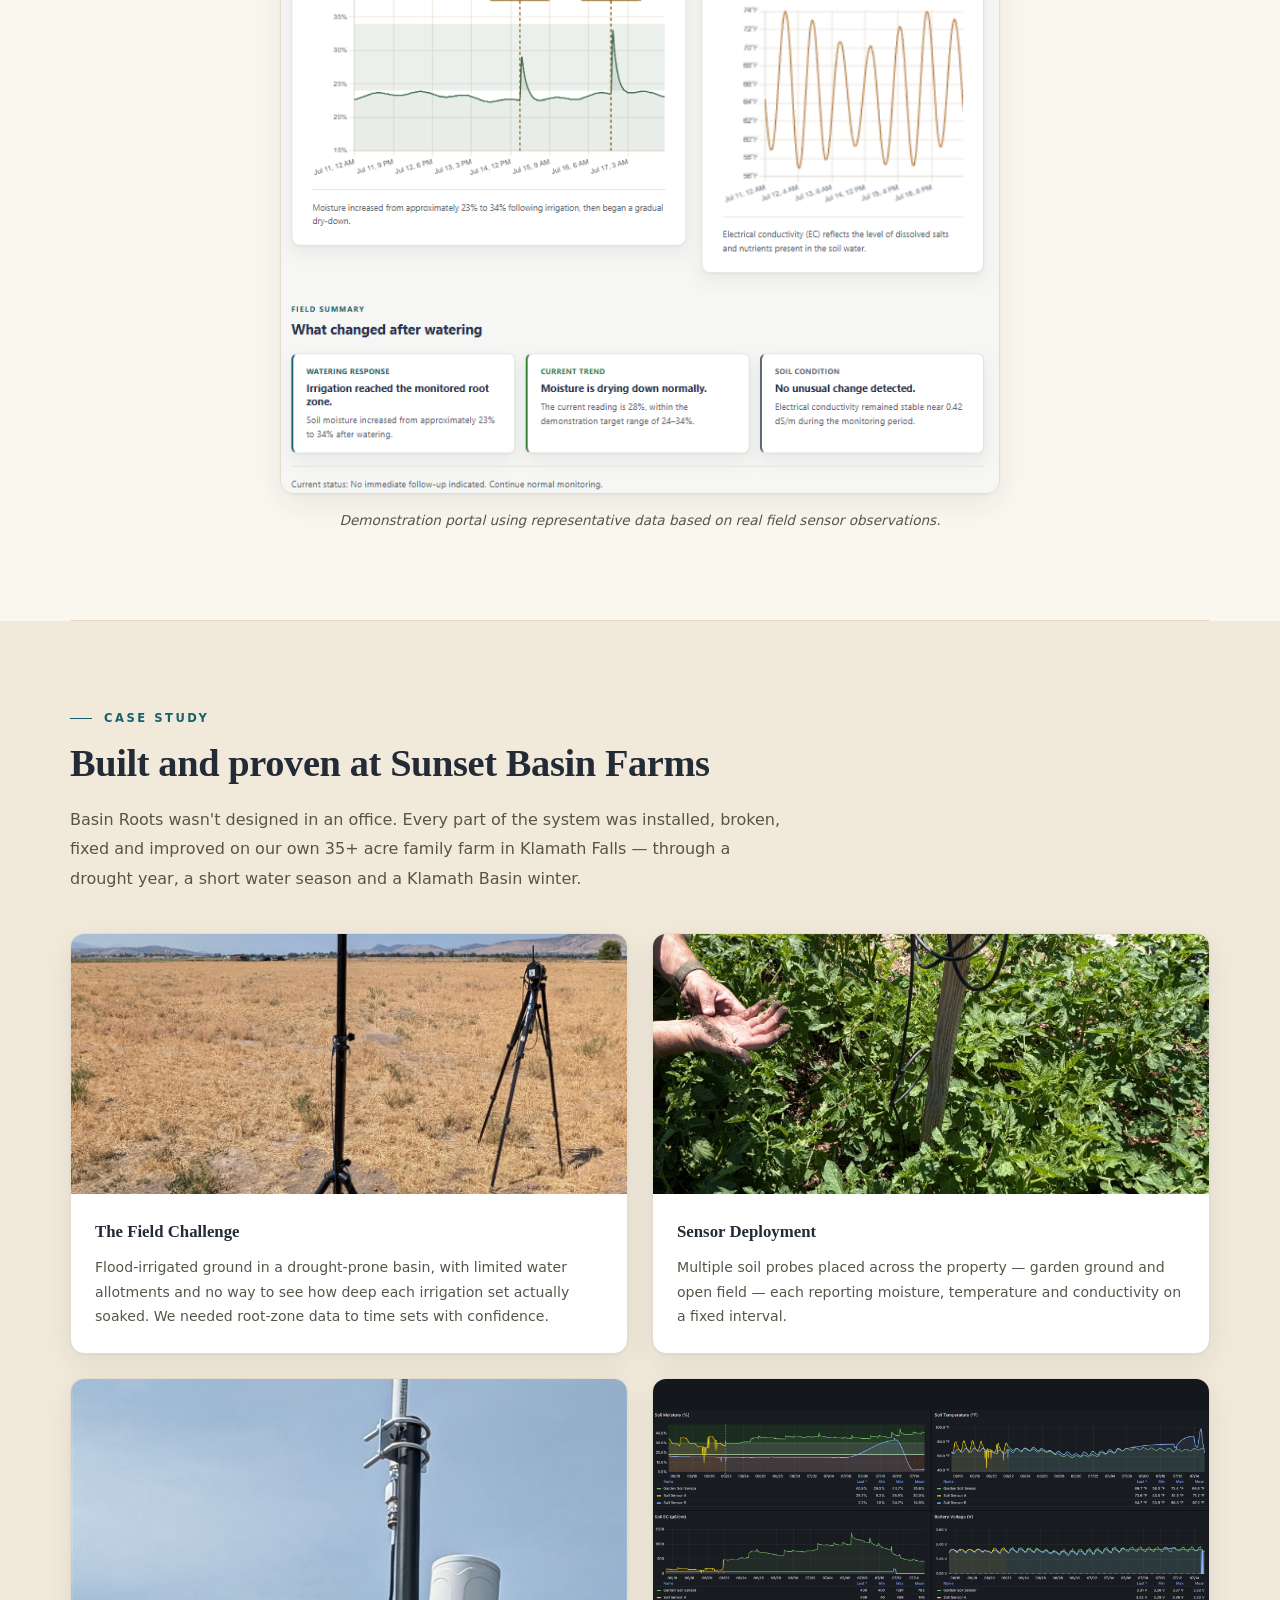
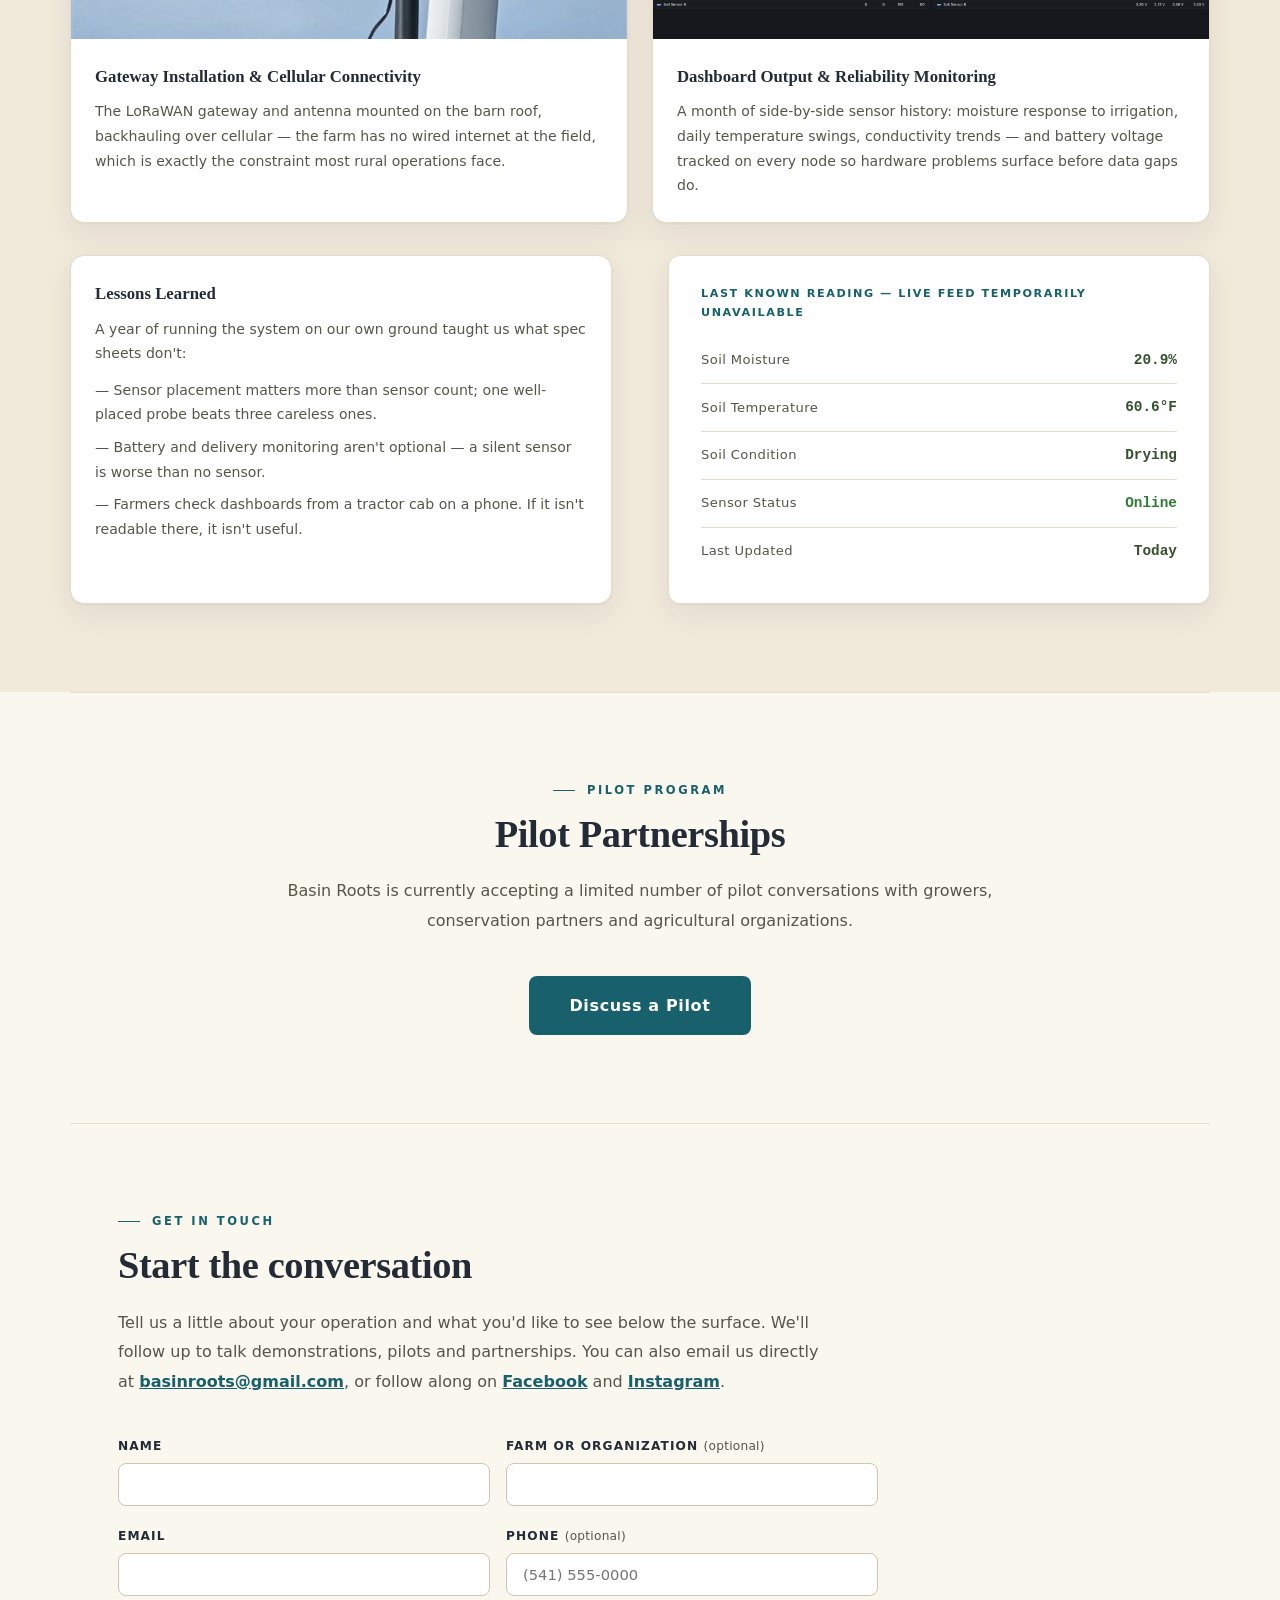
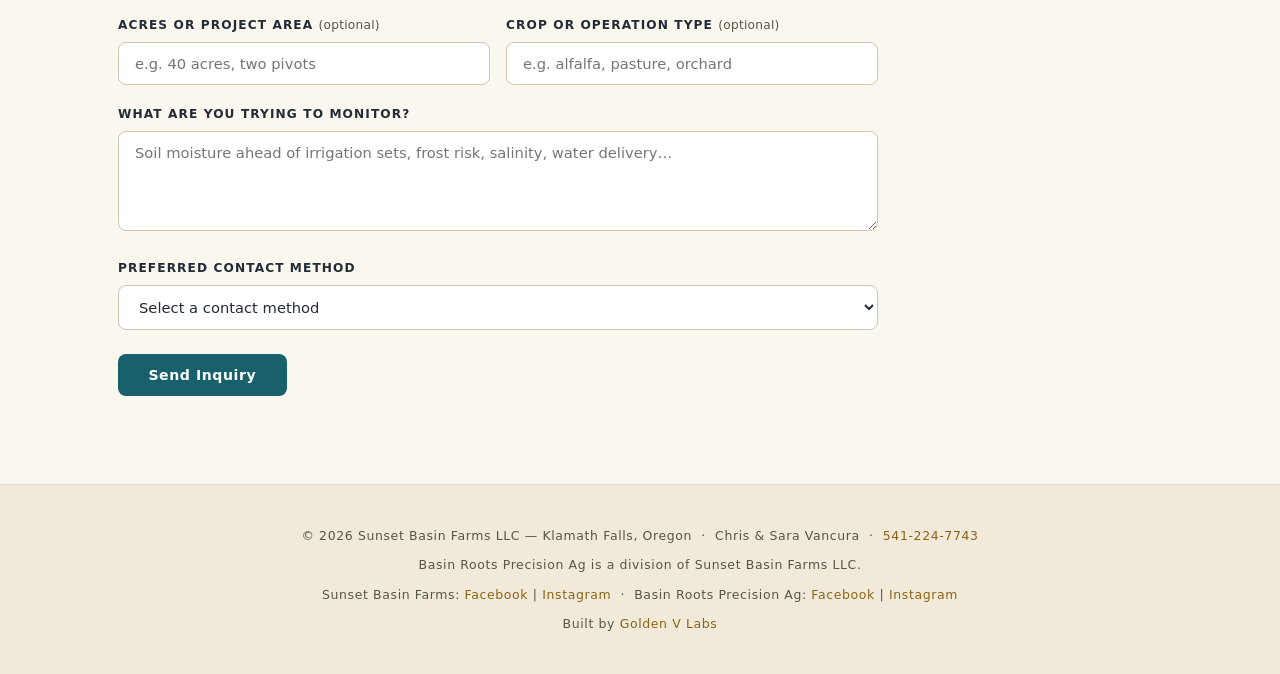
==== commit 74b35ccd: "Refresh Basin Roots page photos with new field sensor images Replace hero image with dusk gateway sh" ====
--- a/basin-roots/index.html
+++ b/basin-roots/index.html
@@ -35,6 +35,12 @@
     max-width: 320px;
   }
 
+  .field-photo-stack {
+    display: flex;
+    flex-direction: column;
+    gap: 1rem;
+  }
+
   .field-photo-frame img {
     display: block;
     width: 100%;
@@ -83,15 +89,6 @@
     font-style: italic;
     color: var(--muted);
     font-family: var(--sans);
-  }
-
-  /* The Sensor Deployment case-item has no photo yet (real in-field shot
-     coming later) — center its text in the stretched grid row instead of
-     leaving a large empty gap below it. */
-  .case-item.text-only {
-    display: flex;
-    flex-direction: column;
-    justify-content: center;
   }
 </style>
 </head>
@@ -121,7 +118,7 @@
 
 <!-- HERO -->
 <header class="hero" style="min-height:80vh;">
-  <div class="hero-img" style="background-image:url('../images/basin-roots-gateway-installation.jpg'); background-position:center 30%;" role="img" aria-label="Installing the LoRaWAN gateway antenna at Sunset Basin Farms"></div>
+  <div class="hero-img" style="background-image:url('../images/GatewayNight.jpg'); background-position:75% 15%;" role="img" aria-label="Basin Roots LoRaWAN gateway antenna glowing at dusk on its mounting pole, overlooking the farm fields with the Klamath Basin mountains silhouetted at sunset"></div>
   <div class="hero-overlay" style="background:linear-gradient(to bottom, rgba(24,32,50,0.55) 0%, rgba(24,32,50,0.65) 45%, rgba(20,26,40,0.92) 100%);"></div>
   <div class="hero-content">
     <img src="../images/basin-roots-logo-dark.png" alt="Basin Roots Precision Ag logo" style="height:110px; width:auto; border-radius:10px; margin-bottom:1.5rem;">
@@ -242,12 +239,17 @@
   <div class="section-label teal">Real-World Testing</div>
   <h2 class="section-title">Field Monitoring in Action</h2>
   <div class="field-photo-grid">
-    <div class="field-photo-frame">
-      <img src="../images/soilsensoringarden.jpg" alt="Basin Roots soil sensor installed in a tomato garden root zone." loading="lazy">
+    <div class="field-photo-stack">
+      <div class="field-photo-frame">
+        <img src="../images/SensorInDirt.jpg" alt="Basin Roots soil sensor buried in an open field trench, wired and ready for backfill" loading="lazy">
+      </div>
+      <div class="field-photo-frame">
+        <img src="../images/DirtsSensorTwo.jpg" alt="Second angle of the buried field sensor in its trench before backfilling" loading="lazy">
+      </div>
     </div>
     <div class="field-photo-text">
-      <p>Basin Roots sensors collect measurements directly from the monitored root zone. This garden installation was used to observe irrigation response, soil dry-down, temperature, and electrical conductivity over time.</p>
-      <p class="field-photo-note">This sensor is installed in a home garden bed as part of our own ongoing field testing — a real installation, not a commercial client site.</p>
+      <p>Basin Roots sensors collect measurements directly from the monitored root zone. This field installation was used to observe irrigation response, soil dry-down, temperature, and electrical conductivity over time.</p>
+      <p class="field-photo-note">This sensor is buried in one of our open fields as part of our own ongoing field testing — a real installation, not a commercial client site.</p>
     </div>
   </div>
 </section>
@@ -282,16 +284,17 @@
     </p>
     <div class="case-grid">
       <div class="case-item">
-        <img src="../images/WheatAlfalfa2025.jpg" alt="Wheat and alfalfa field at Sunset Basin Farms — the ground the system was built to monitor" loading="lazy">
+        <img src="../images/SensorStandingField.jpg" alt="A Basin Roots sensor pole standing in a dry, drought-stressed field near Klamath Falls, mountains on the horizon" loading="lazy">
         <div class="case-body">
           <h3>The Field Challenge</h3>
           <p>Flood-irrigated ground in a drought-prone basin, with limited water allotments and no way to see how deep each irrigation set actually soaked. We needed root-zone data to time sets with confidence.</p>
         </div>
       </div>
-      <div class="case-item text-only">
+      <div class="case-item">
+        <img src="../images/SensorDeployment.jpg" alt="Hand brushing back soil beside a Basin Roots sensor wired to a stake during installation in a garden bed" loading="lazy">
         <div class="case-body">
           <h3>Sensor Deployment</h3>
-          <p>Multiple soil probes placed across the property — garden ground and open field — each reporting moisture, temperature and conductivity on a fixed interval. <em>(In-field photo of a buried sensor coming soon.)</em></p>
+          <p>Multiple soil probes placed across the property — garden ground and open field — each reporting moisture, temperature and conductivity on a fixed interval.</p>
         </div>
       </div>
       <div class="case-item">
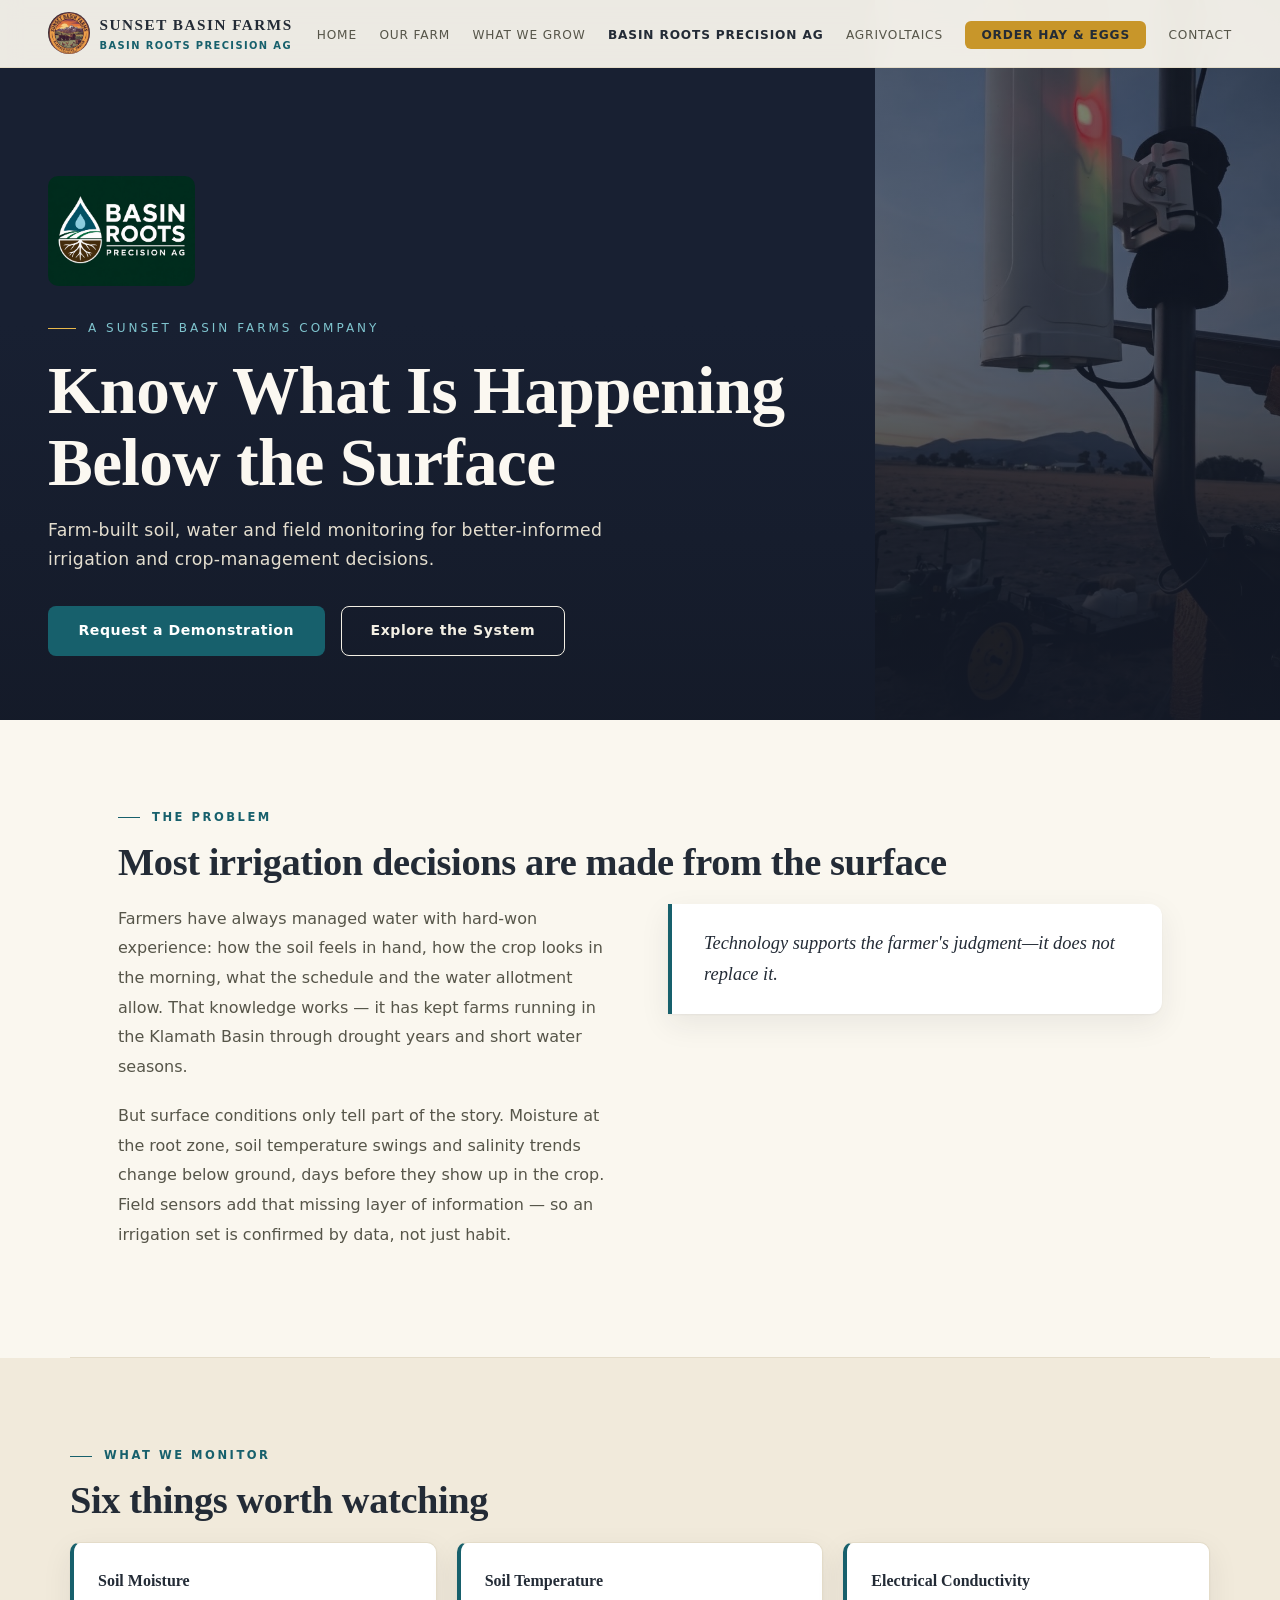
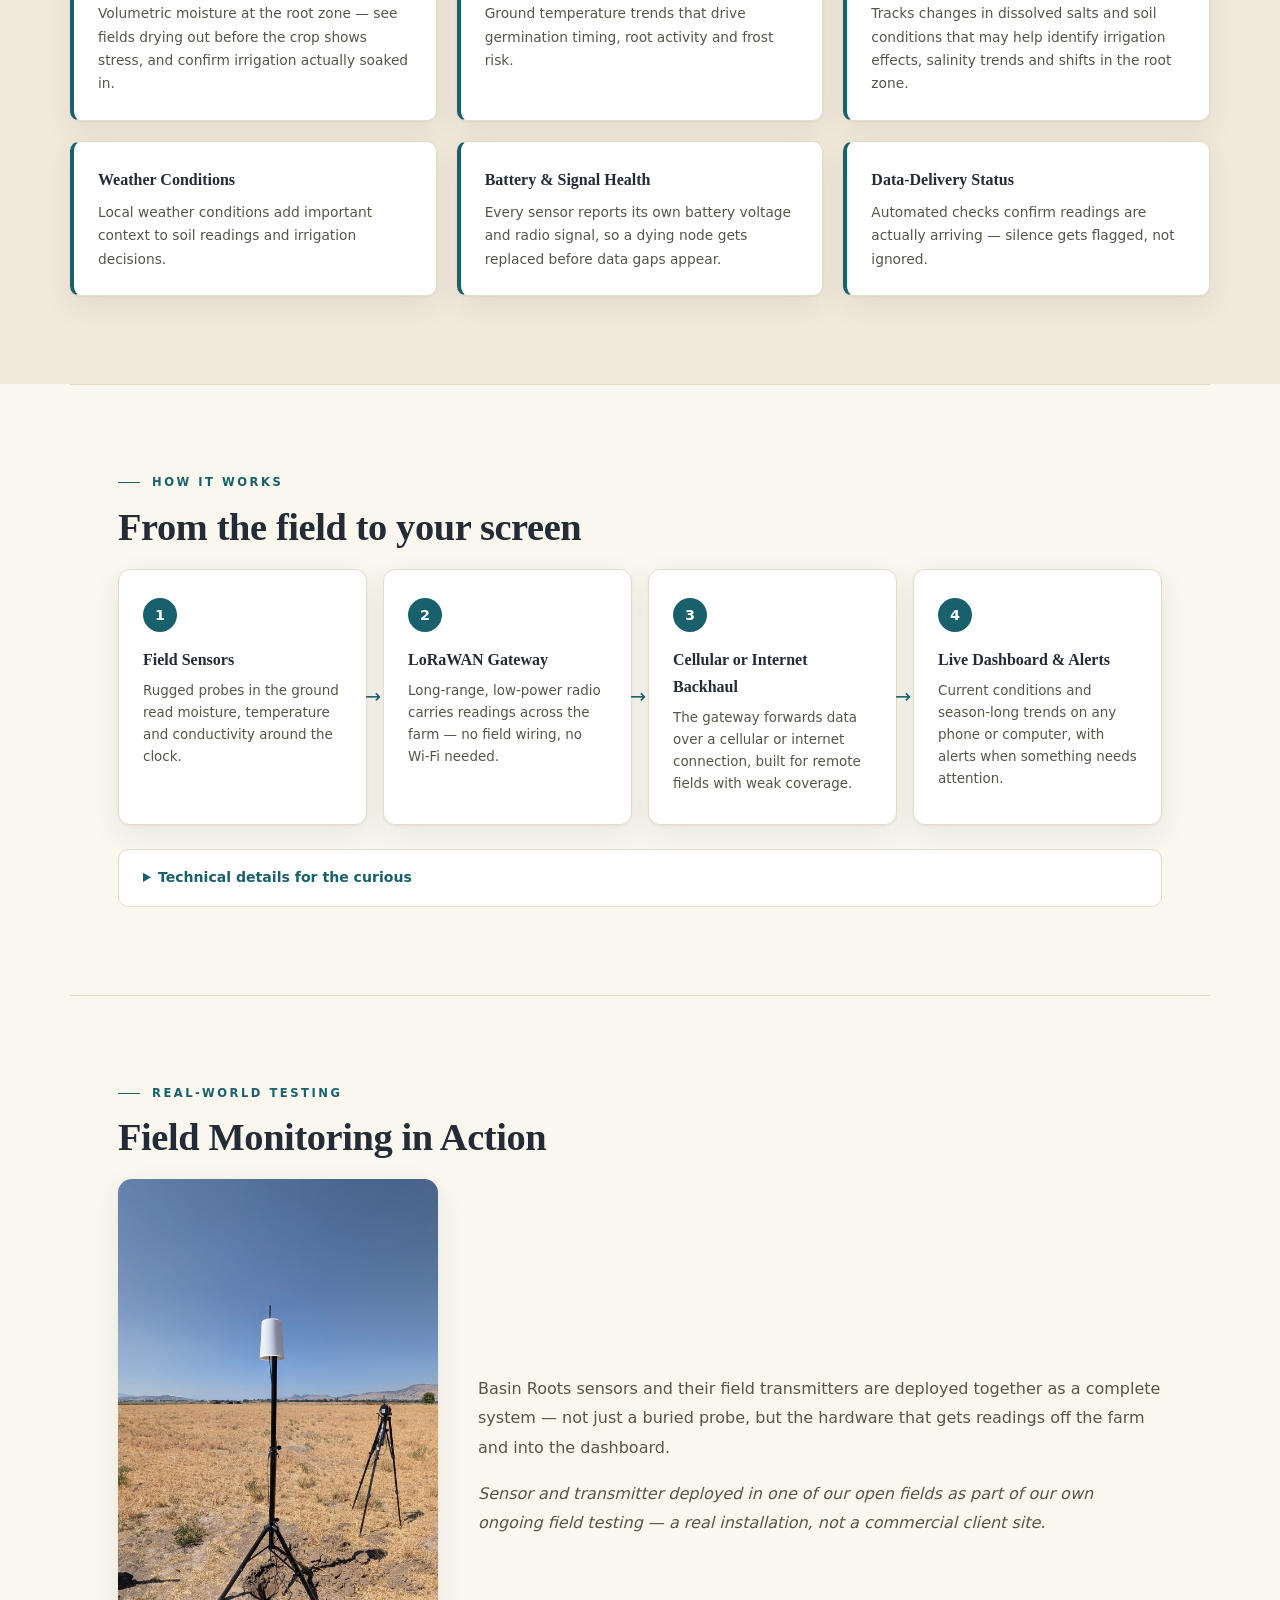
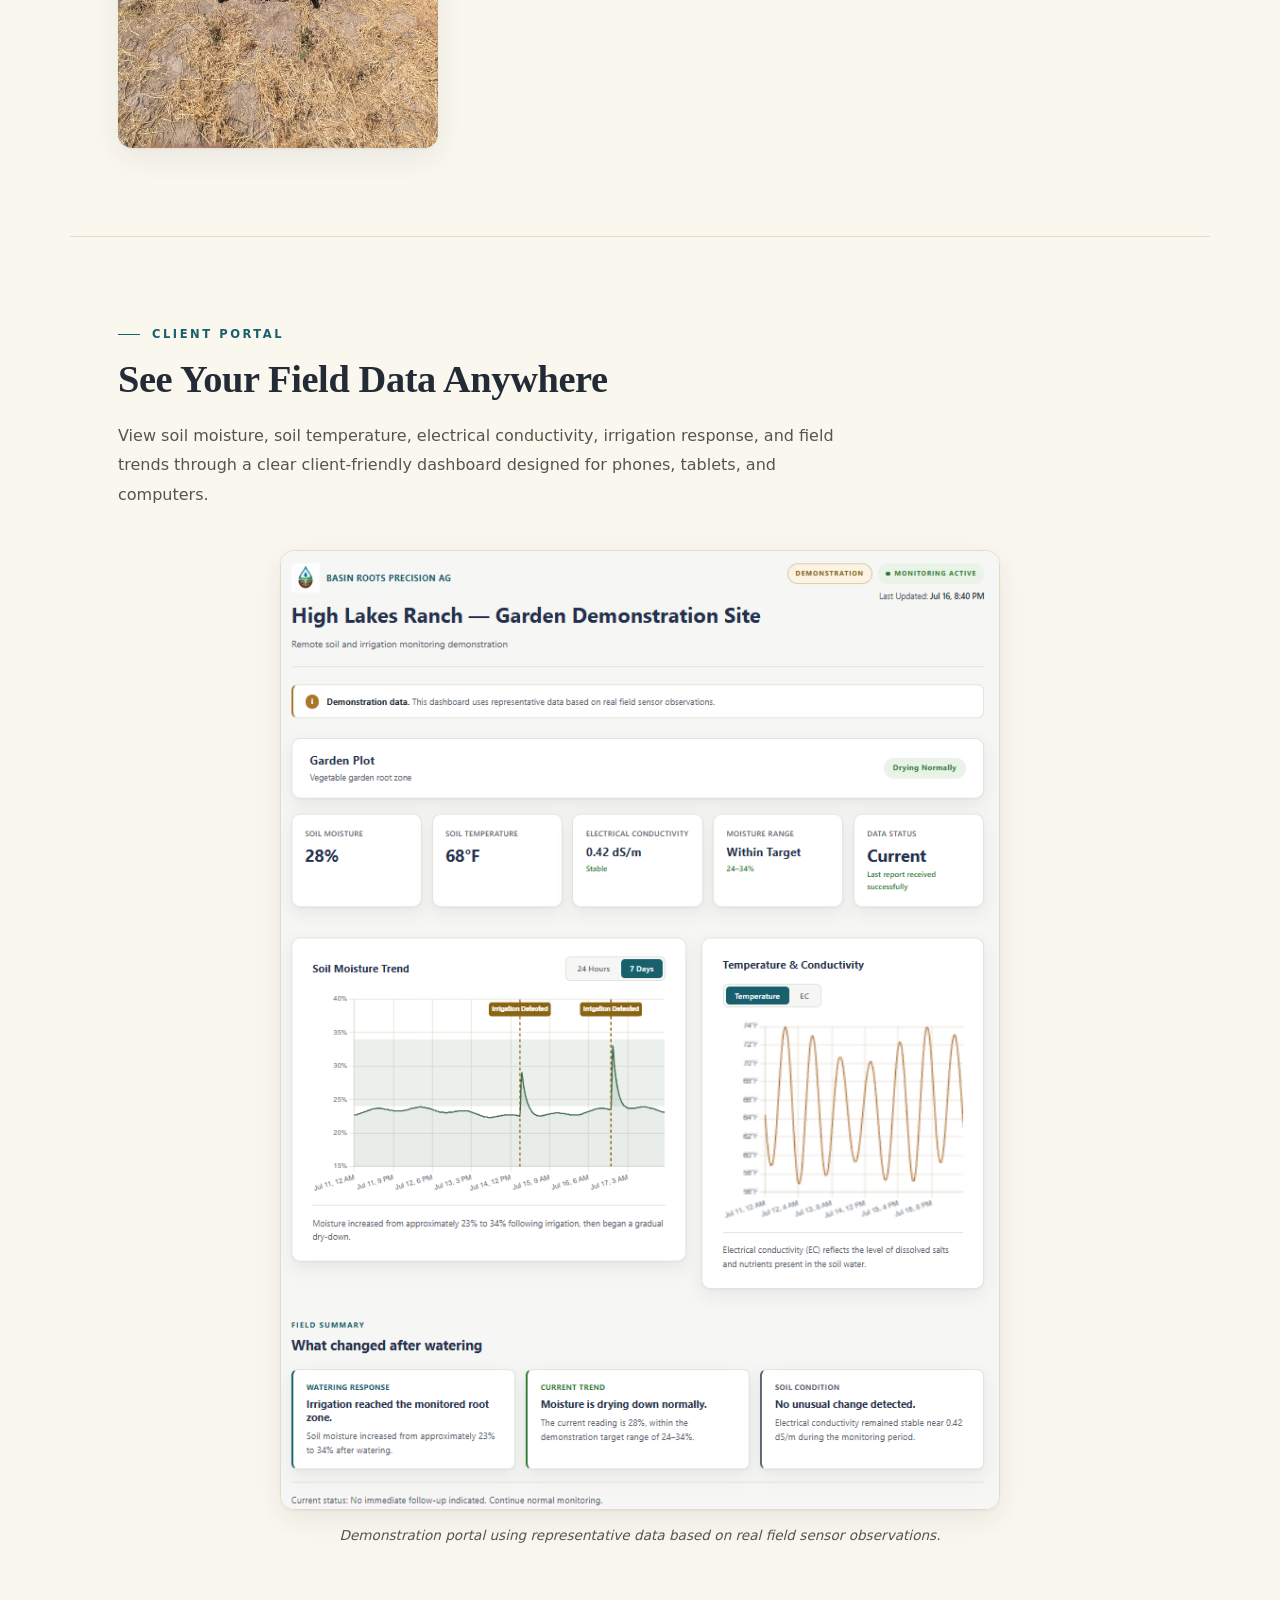
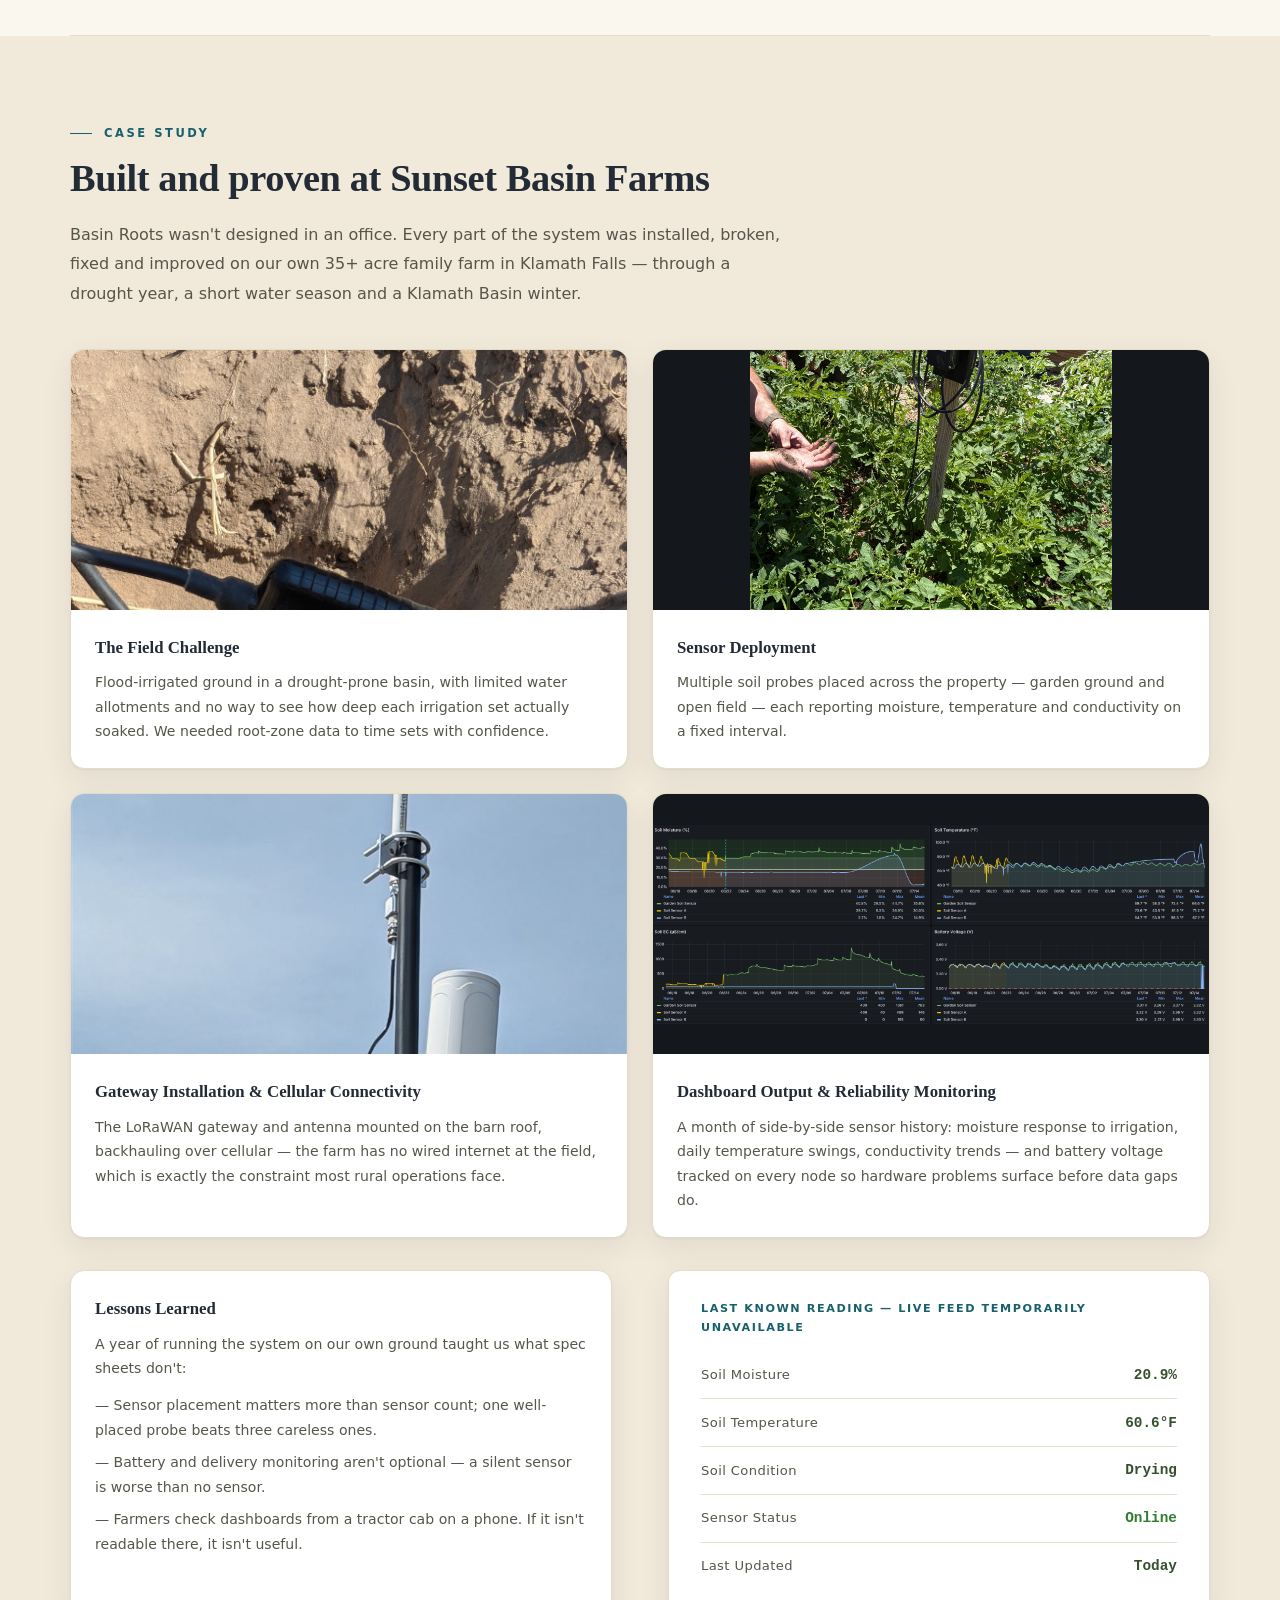
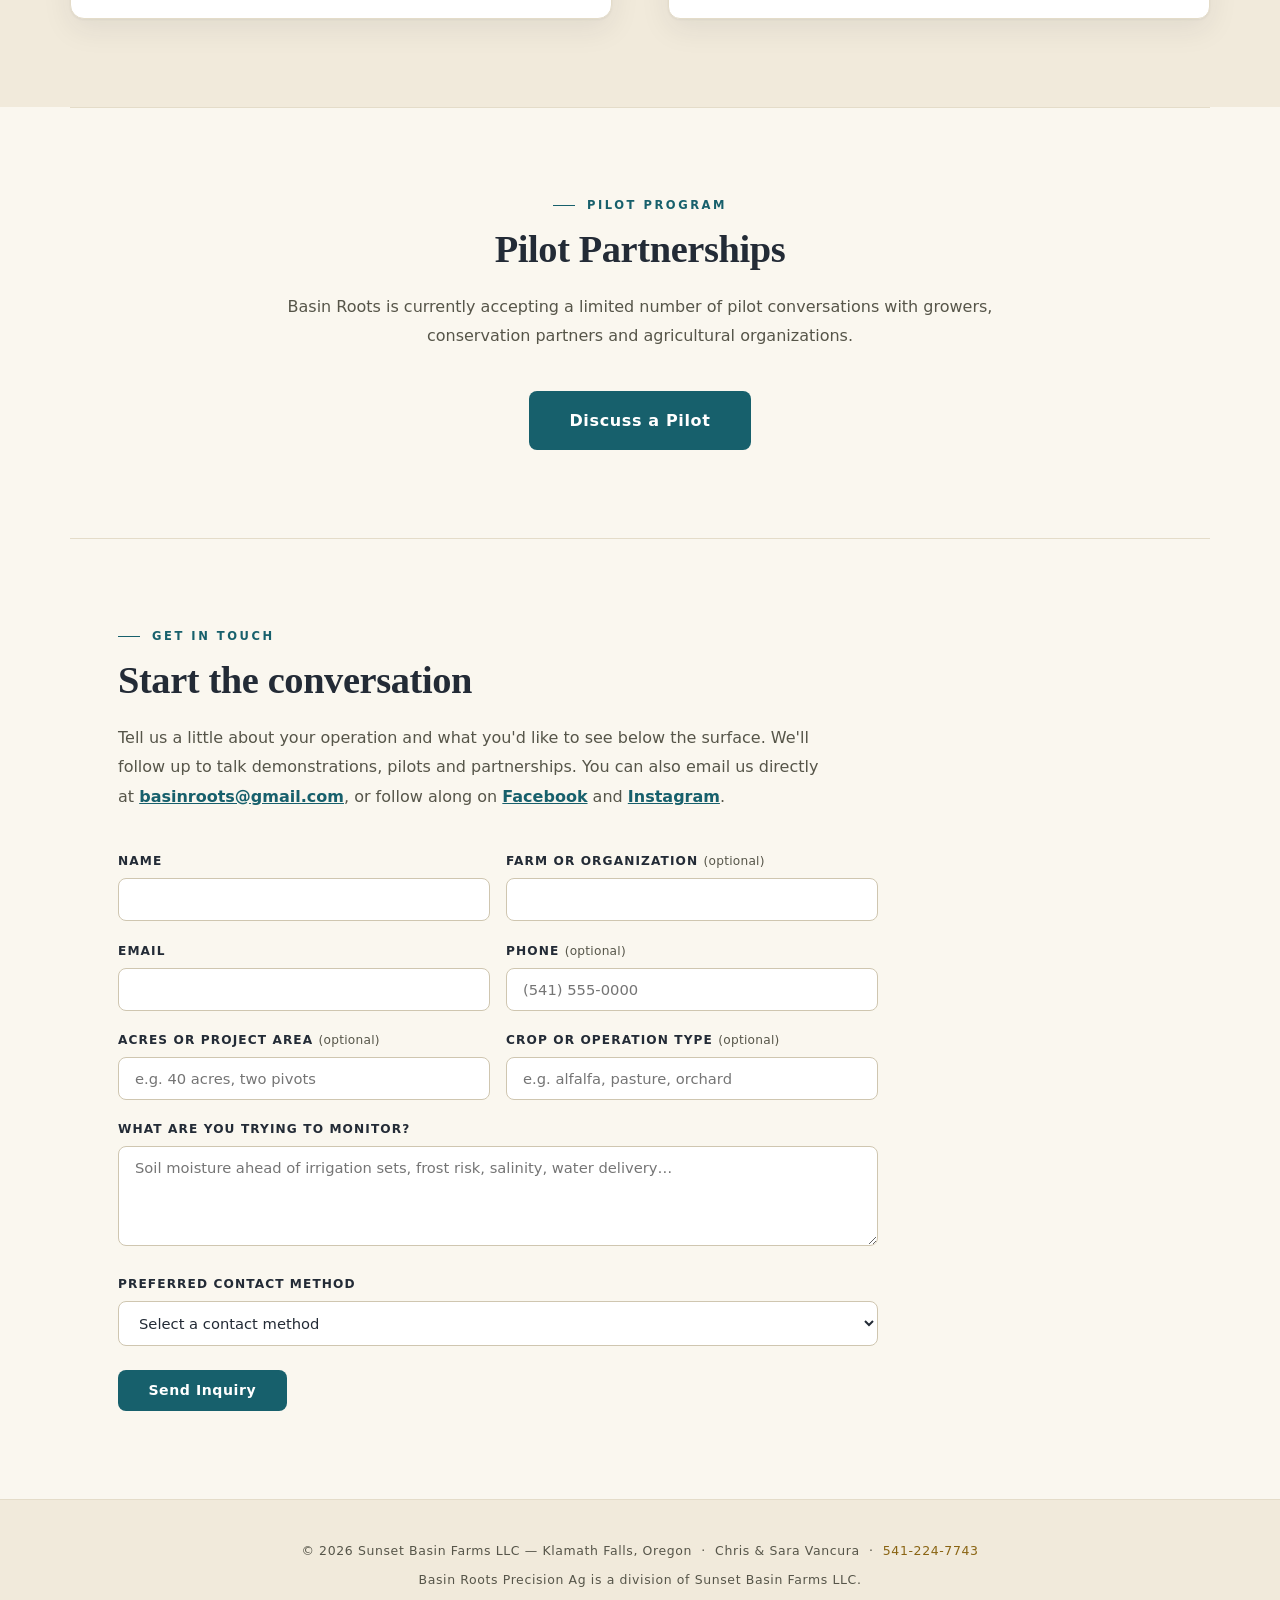
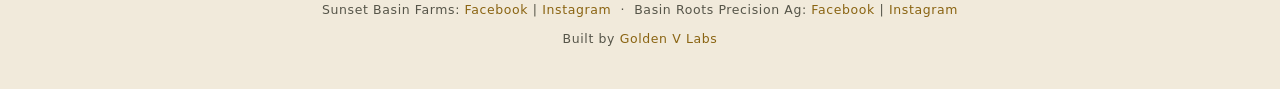
==== commit 21f3fc4f: "Fix image cropping on Basin Roots page Show the full GatewayNight.jpg hero frame (sky, tractor, ante" ====
--- a/basin-roots/index.html
+++ b/basin-roots/index.html
@@ -35,12 +35,6 @@
     max-width: 320px;
   }
 
-  .field-photo-stack {
-    display: flex;
-    flex-direction: column;
-    gap: 1rem;
-  }
-
   .field-photo-frame img {
     display: block;
     width: 100%;
@@ -118,7 +112,7 @@
 
 <!-- HERO -->
 <header class="hero" style="min-height:80vh;">
-  <div class="hero-img" style="background-image:url('../images/GatewayNight.jpg'); background-position:75% 15%;" role="img" aria-label="Basin Roots LoRaWAN gateway antenna glowing at dusk on its mounting pole, overlooking the farm fields with the Klamath Basin mountains silhouetted at sunset"></div>
+  <div class="hero-img" style="background-image:url('../images/GatewayNight.jpg'); background-size:contain; background-position:right center; background-repeat:no-repeat; background-color:#182032;" role="img" aria-label="Basin Roots LoRaWAN gateway antenna glowing at dusk on its mounting pole, overlooking the farm fields with the Klamath Basin mountains silhouetted at sunset"></div>
   <div class="hero-overlay" style="background:linear-gradient(to bottom, rgba(24,32,50,0.55) 0%, rgba(24,32,50,0.65) 45%, rgba(20,26,40,0.92) 100%);"></div>
   <div class="hero-content">
     <img src="../images/basin-roots-logo-dark.png" alt="Basin Roots Precision Ag logo" style="height:110px; width:auto; border-radius:10px; margin-bottom:1.5rem;">
@@ -239,17 +233,12 @@
   <div class="section-label teal">Real-World Testing</div>
   <h2 class="section-title">Field Monitoring in Action</h2>
   <div class="field-photo-grid">
-    <div class="field-photo-stack">
-      <div class="field-photo-frame">
-        <img src="../images/SensorInDirt.jpg" alt="Basin Roots soil sensor buried in an open field trench, wired and ready for backfill" loading="lazy">
-      </div>
-      <div class="field-photo-frame">
-        <img src="../images/DirtsSensorTwo.jpg" alt="Second angle of the buried field sensor in its trench before backfilling" loading="lazy">
-      </div>
+    <div class="field-photo-frame">
+      <img src="../images/SensorStandingField.jpg" alt="Basin Roots sensor and transmitter pole standing in an open field, with sky and the Klamath Basin mountains visible in the background" loading="lazy">
     </div>
     <div class="field-photo-text">
-      <p>Basin Roots sensors collect measurements directly from the monitored root zone. This field installation was used to observe irrigation response, soil dry-down, temperature, and electrical conductivity over time.</p>
-      <p class="field-photo-note">This sensor is buried in one of our open fields as part of our own ongoing field testing — a real installation, not a commercial client site.</p>
+      <p>Basin Roots sensors and their field transmitters are deployed together as a complete system — not just a buried probe, but the hardware that gets readings off the farm and into the dashboard.</p>
+      <p class="field-photo-note">Sensor and transmitter deployed in one of our open fields as part of our own ongoing field testing — a real installation, not a commercial client site.</p>
     </div>
   </div>
 </section>
@@ -284,14 +273,14 @@
     </p>
     <div class="case-grid">
       <div class="case-item">
-        <img src="../images/SensorStandingField.jpg" alt="A Basin Roots sensor pole standing in a dry, drought-stressed field near Klamath Falls, mountains on the horizon" loading="lazy">
+        <img src="../images/SensorInDirt.jpg" alt="Basin Roots soil sensor buried in an open field trench, wired and ready for backfill" loading="lazy">
         <div class="case-body">
           <h3>The Field Challenge</h3>
           <p>Flood-irrigated ground in a drought-prone basin, with limited water allotments and no way to see how deep each irrigation set actually soaked. We needed root-zone data to time sets with confidence.</p>
         </div>
       </div>
       <div class="case-item">
-        <img src="../images/SensorDeployment.jpg" alt="Hand brushing back soil beside a Basin Roots sensor wired to a stake during installation in a garden bed" loading="lazy">
+        <img src="../images/SensorDeployment.jpg" class="contain" alt="Hand brushing back soil beside a Basin Roots sensor wired to a stake during installation in a garden bed" loading="lazy">
         <div class="case-body">
           <h3>Sensor Deployment</h3>
           <p>Multiple soil probes placed across the property — garden ground and open field — each reporting moisture, temperature and conductivity on a fixed interval.</p>
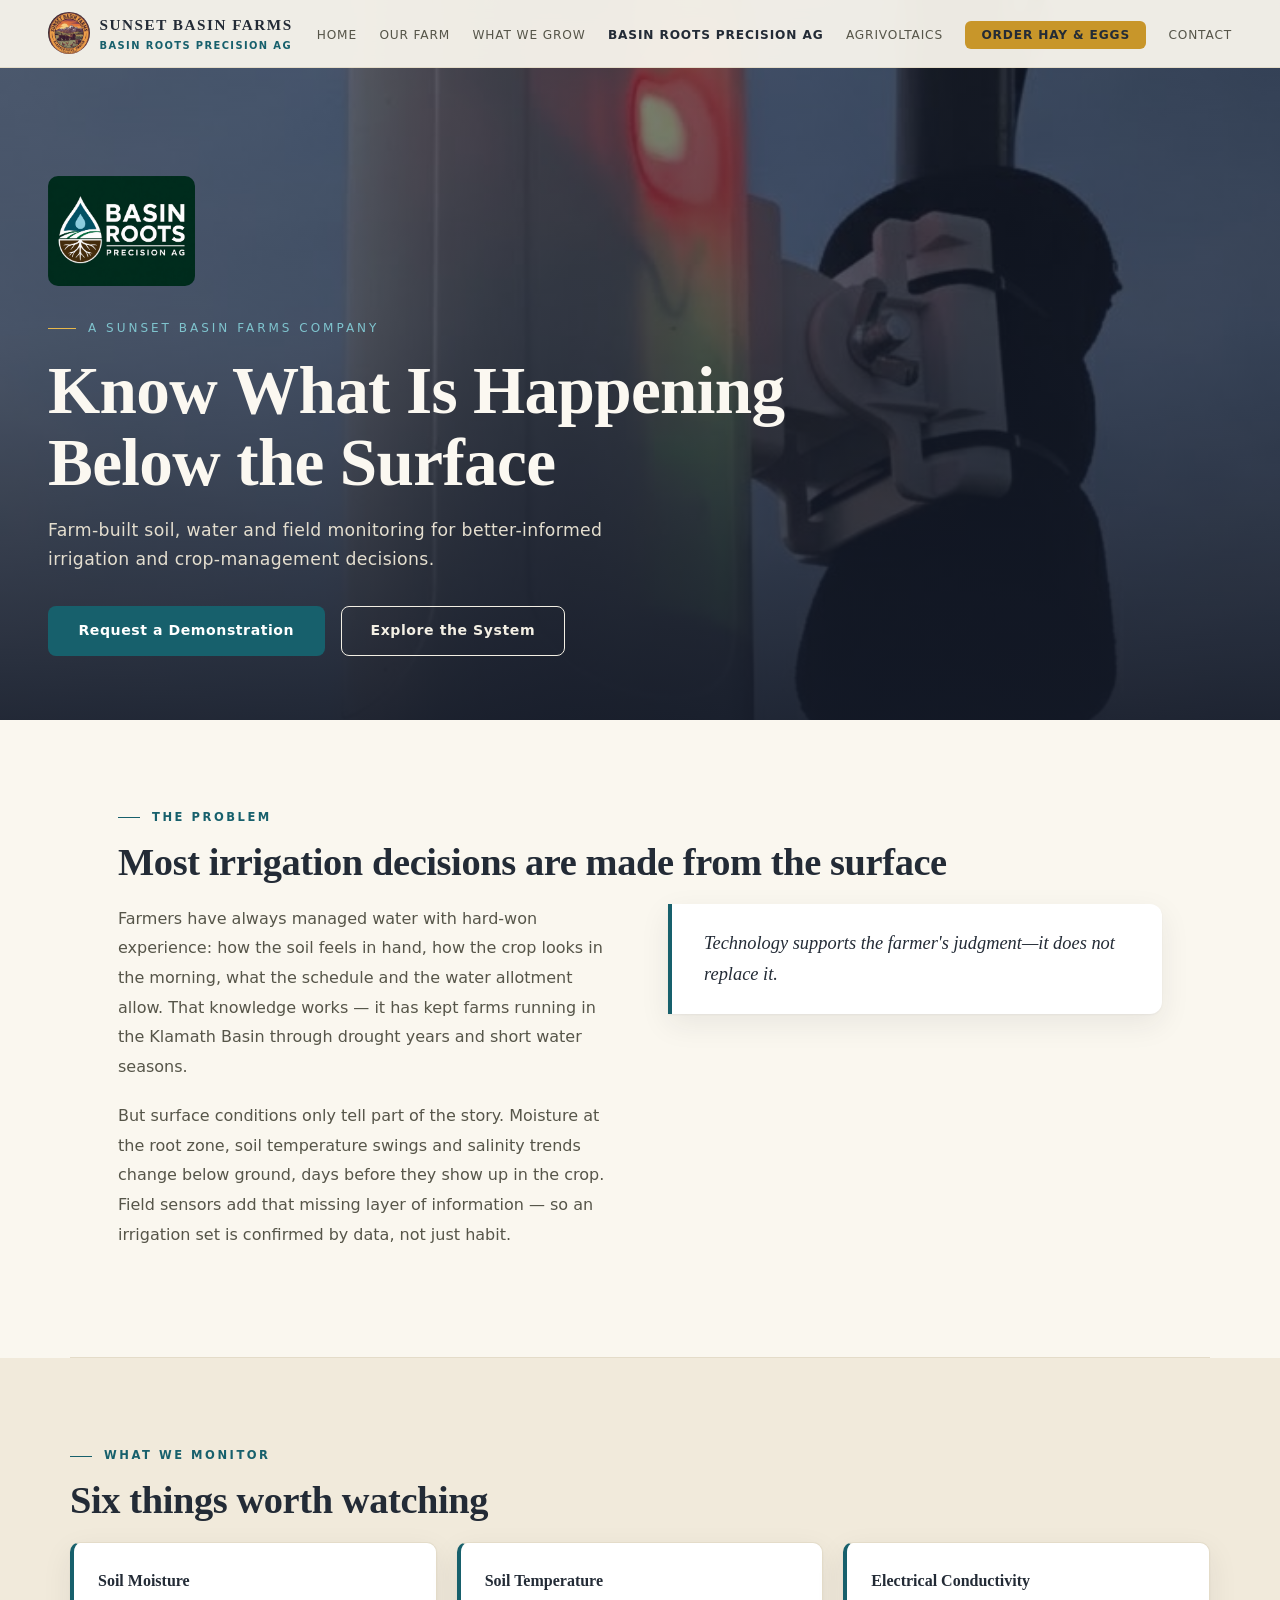
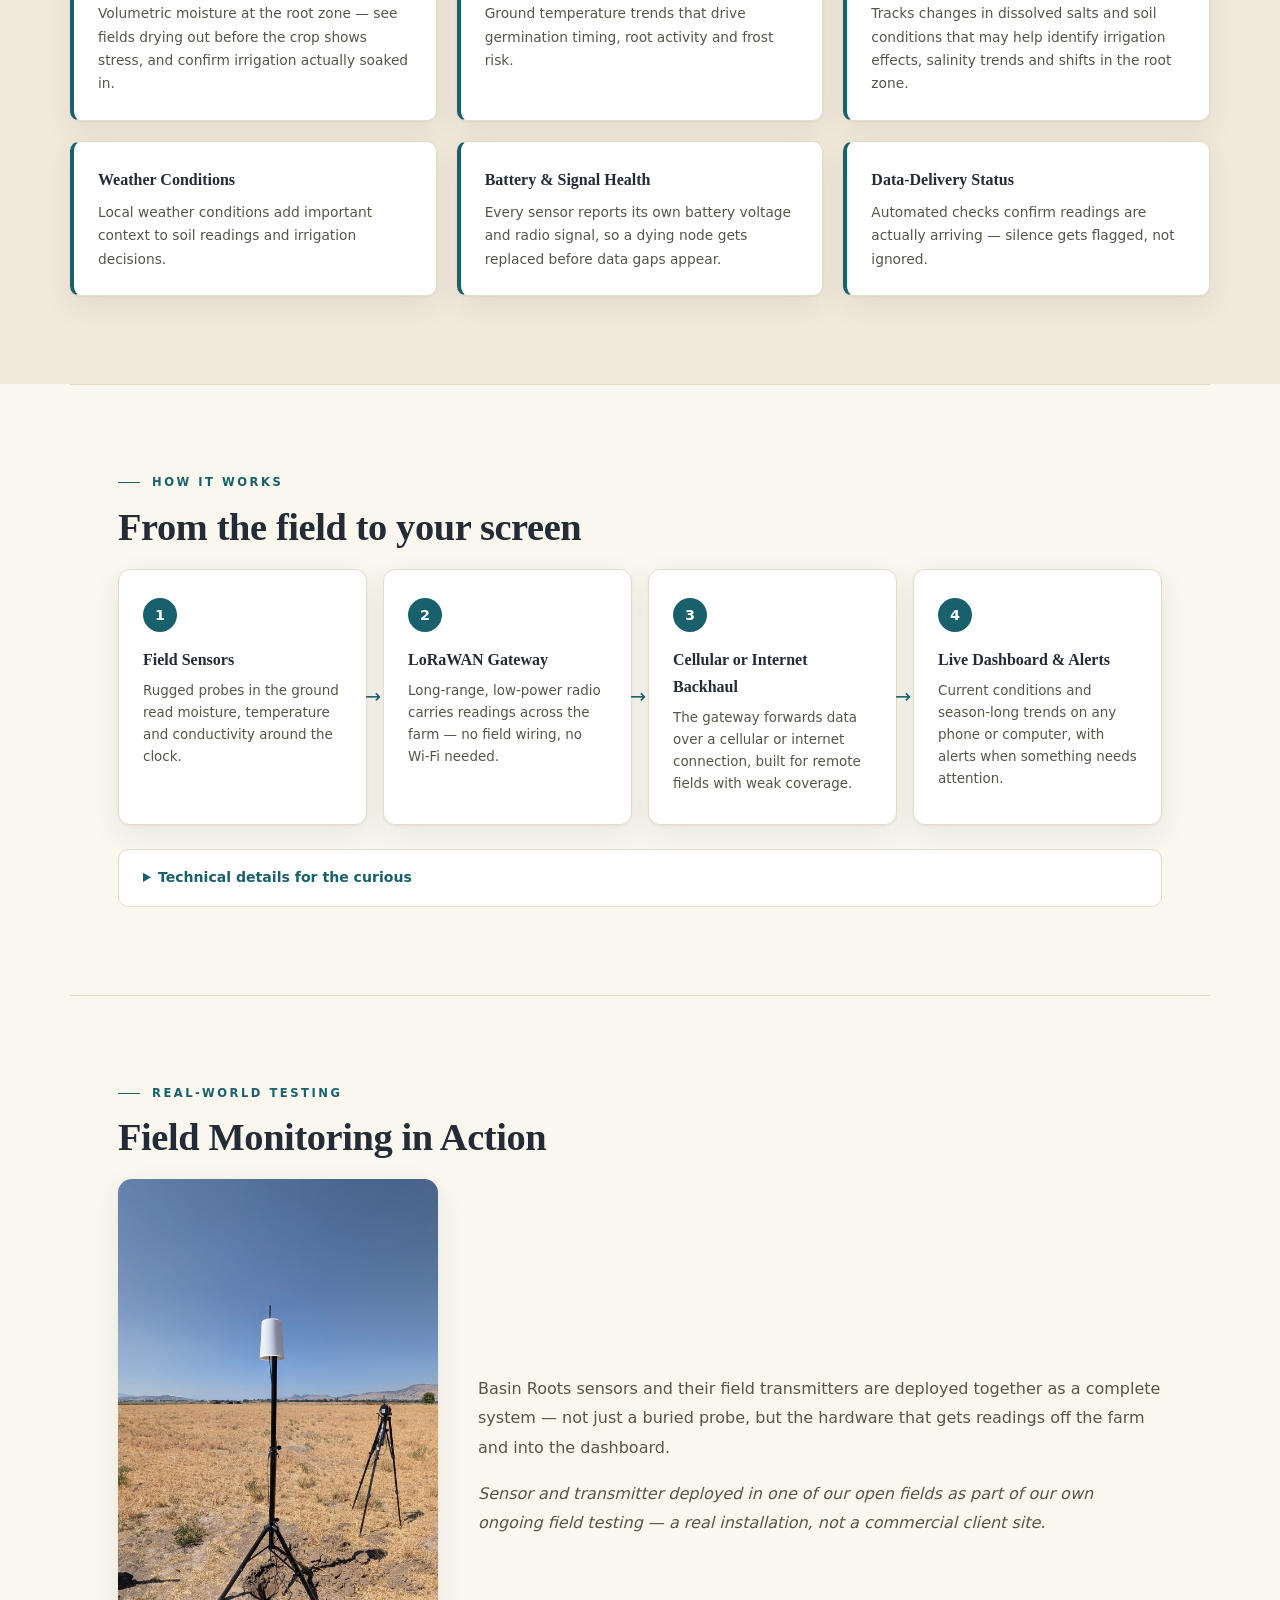
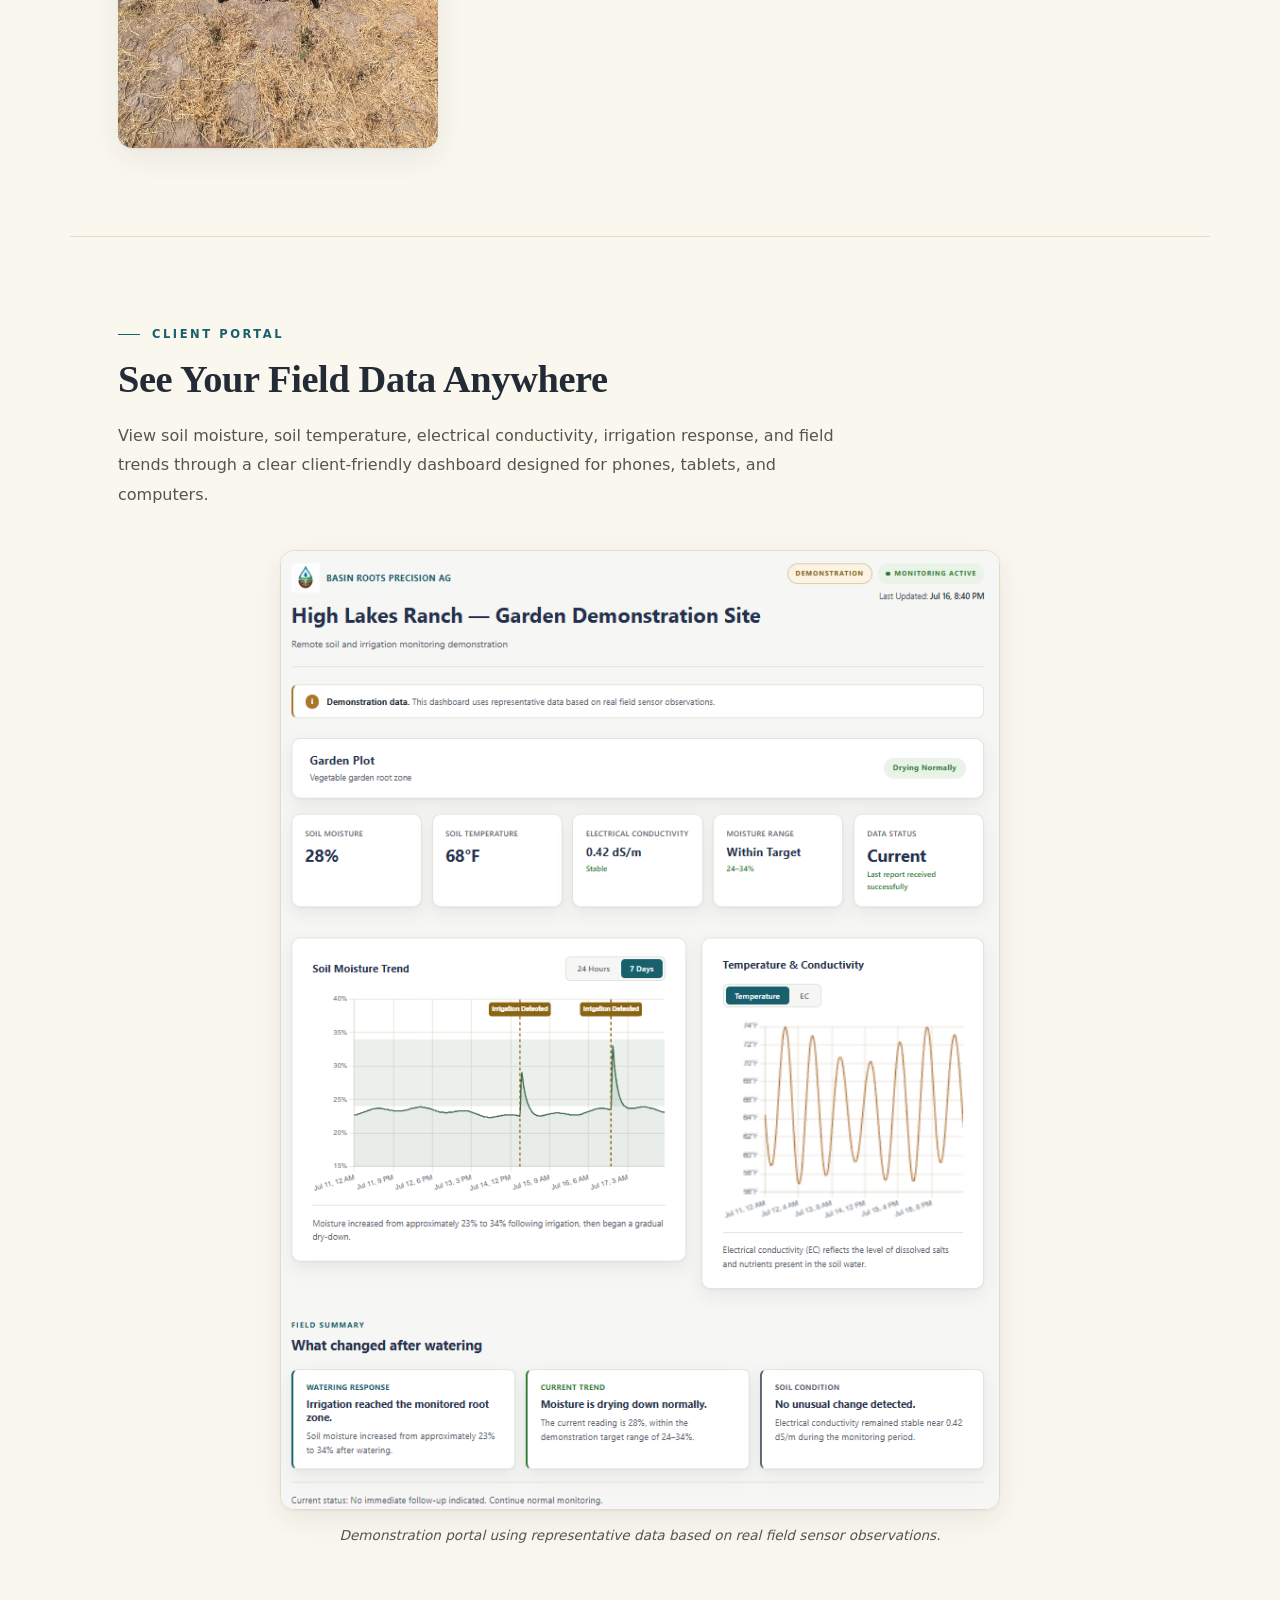
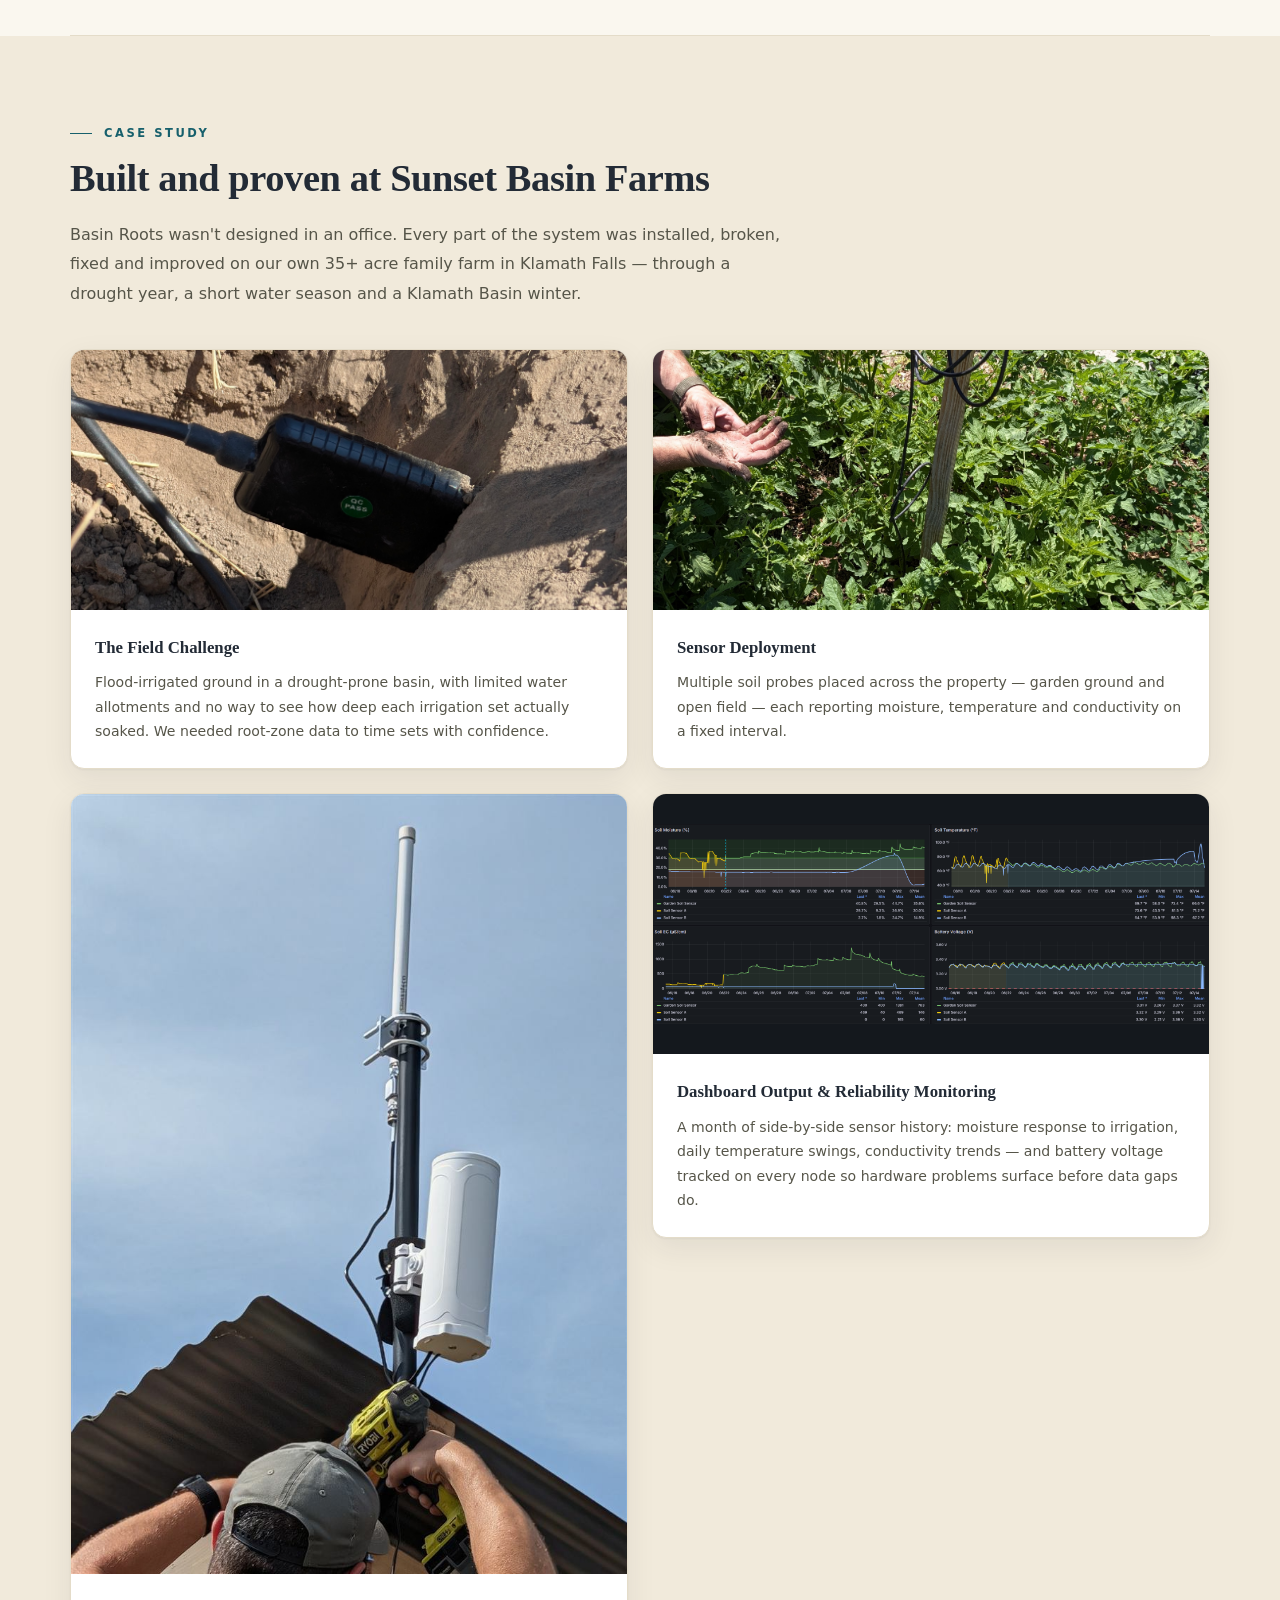
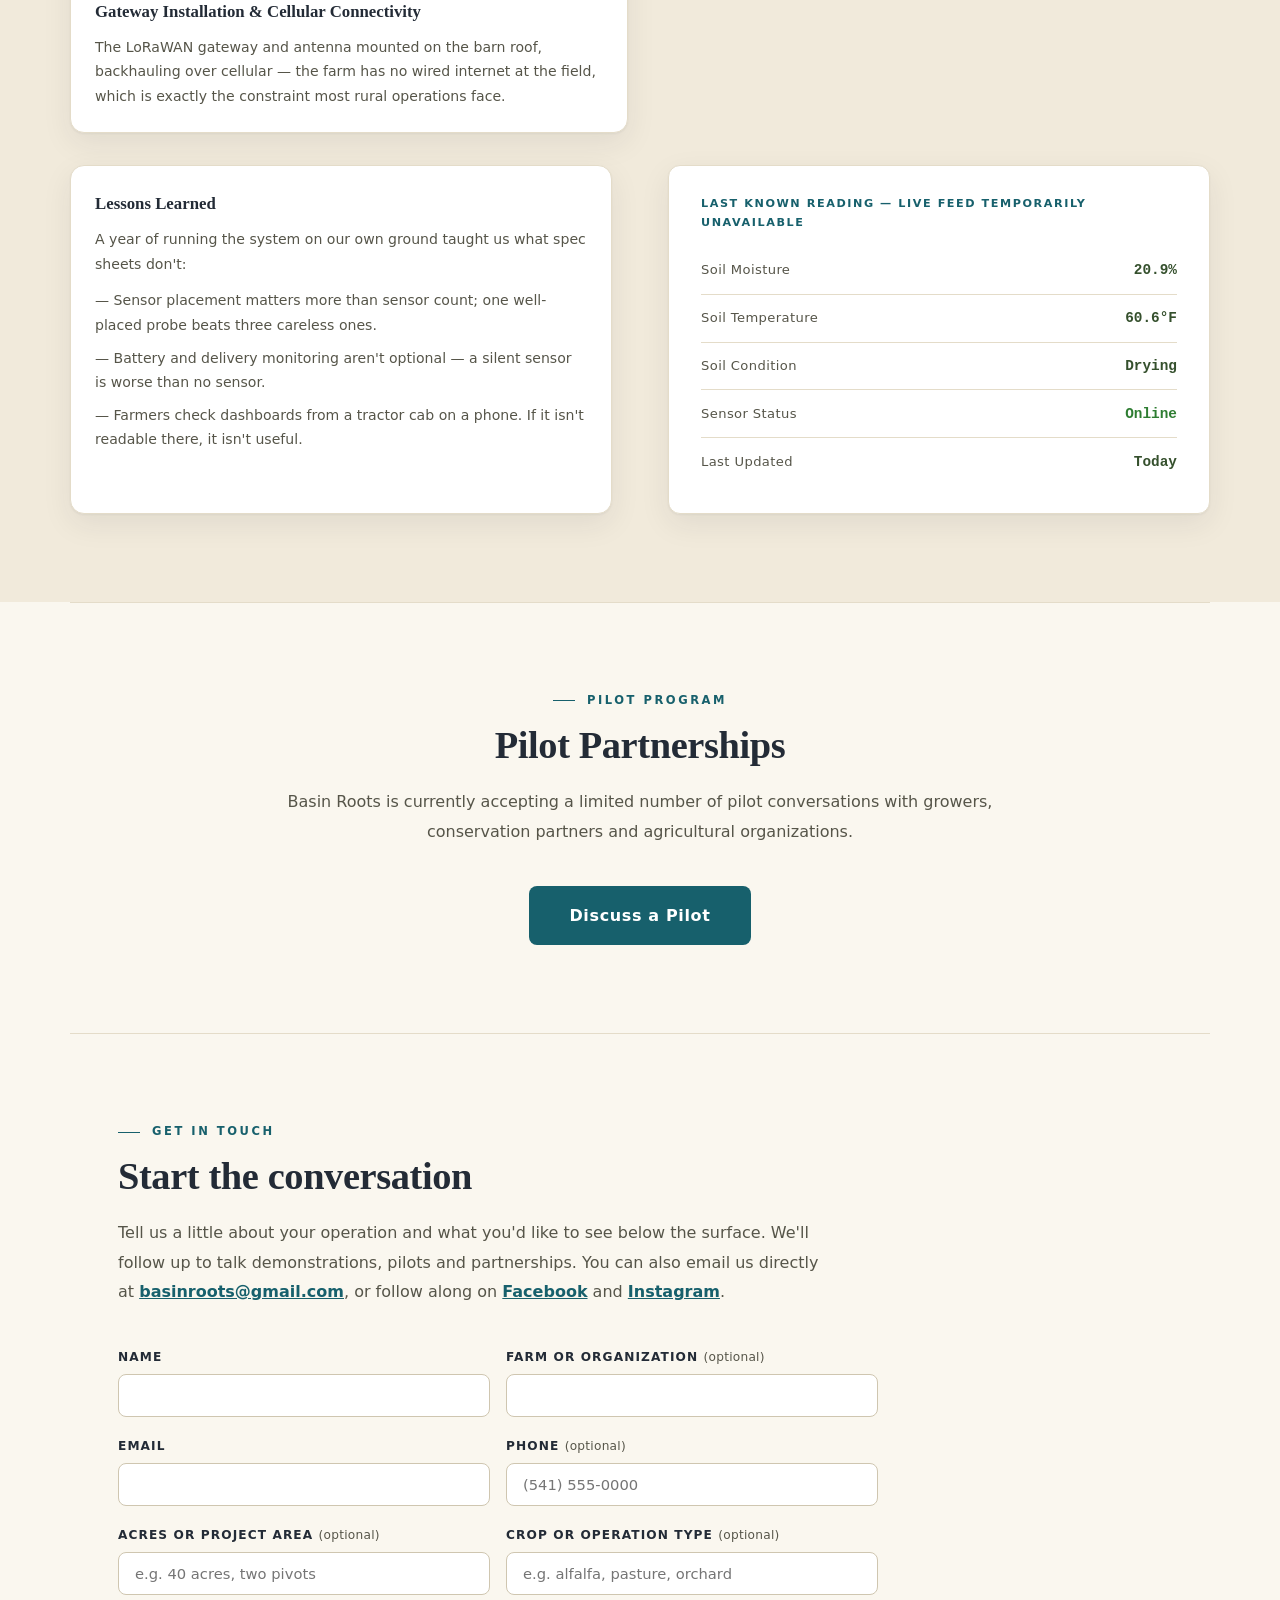
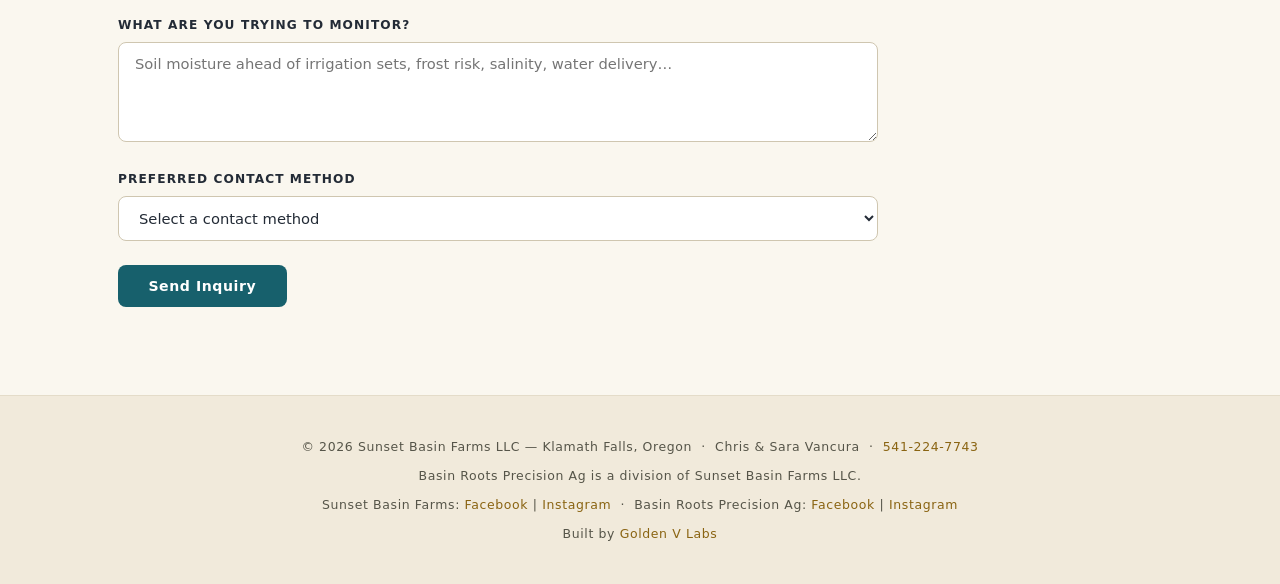
==== commit 272a6319: "Rebalance image cropping on Basin Roots page Revert hero back to background-size:cover (was letterbo" ====
--- a/basin-roots/index.html
+++ b/basin-roots/index.html
@@ -112,7 +112,7 @@
 
 <!-- HERO -->
 <header class="hero" style="min-height:80vh;">
-  <div class="hero-img" style="background-image:url('../images/GatewayNight.jpg'); background-size:contain; background-position:right center; background-repeat:no-repeat; background-color:#182032;" role="img" aria-label="Basin Roots LoRaWAN gateway antenna glowing at dusk on its mounting pole, overlooking the farm fields with the Klamath Basin mountains silhouetted at sunset"></div>
+  <div class="hero-img" style="background-image:url('../images/GatewayNight.jpg'); background-position:75% 15%;" role="img" aria-label="Basin Roots LoRaWAN gateway antenna glowing at dusk on its mounting pole, overlooking the farm fields with the Klamath Basin mountains silhouetted at sunset"></div>
   <div class="hero-overlay" style="background:linear-gradient(to bottom, rgba(24,32,50,0.55) 0%, rgba(24,32,50,0.65) 45%, rgba(20,26,40,0.92) 100%);"></div>
   <div class="hero-content">
     <img src="../images/basin-roots-logo-dark.png" alt="Basin Roots Precision Ag logo" style="height:110px; width:auto; border-radius:10px; margin-bottom:1.5rem;">
@@ -273,27 +273,27 @@
     </p>
     <div class="case-grid">
       <div class="case-item">
-        <img src="../images/SensorInDirt.jpg" alt="Basin Roots soil sensor buried in an open field trench, wired and ready for backfill" loading="lazy">
+        <img src="../images/SensorInDirt.jpg" alt="Basin Roots soil sensor buried in an open field trench, wired and ready for backfill" loading="lazy" style="object-position:center 70%;">
         <div class="case-body">
           <h3>The Field Challenge</h3>
           <p>Flood-irrigated ground in a drought-prone basin, with limited water allotments and no way to see how deep each irrigation set actually soaked. We needed root-zone data to time sets with confidence.</p>
         </div>
       </div>
       <div class="case-item">
-        <img src="../images/SensorDeployment.jpg" class="contain" alt="Hand brushing back soil beside a Basin Roots sensor wired to a stake during installation in a garden bed" loading="lazy">
+        <img src="../images/SensorDeployment.jpg" alt="Hand brushing back soil beside a Basin Roots sensor wired to a stake during installation in a garden bed" loading="lazy">
         <div class="case-body">
           <h3>Sensor Deployment</h3>
           <p>Multiple soil probes placed across the property — garden ground and open field — each reporting moisture, temperature and conductivity on a fixed interval.</p>
         </div>
       </div>
       <div class="case-item">
-        <img src="../images/basin-roots-gateway-installation.jpg" alt="Mounting the LoRaWAN gateway and antenna on the barn roof at Sunset Basin Farms" loading="lazy" style="object-position:center 25%;">
+        <img src="../images/basin-roots-gateway-installation.jpg" alt="Mounting the LoRaWAN gateway and antenna on the barn roof at Sunset Basin Farms" loading="lazy" style="height:780px; object-position:top;">
         <div class="case-body">
           <h3>Gateway Installation &amp; Cellular Connectivity</h3>
           <p>The LoRaWAN gateway and antenna mounted on the barn roof, backhauling over cellular — the farm has no wired internet at the field, which is exactly the constraint most rural operations face.</p>
         </div>
       </div>
-      <div class="case-item">
+      <div class="case-item" style="align-self:start;">
         <img src="../images/basin-roots-dashboard.png" class="contain" alt="Dashboard charting a month of soil moisture, temperature, conductivity and battery voltage from three sensors" loading="lazy">
         <div class="case-body">
           <h3>Dashboard Output &amp; Reliability Monitoring</h3>
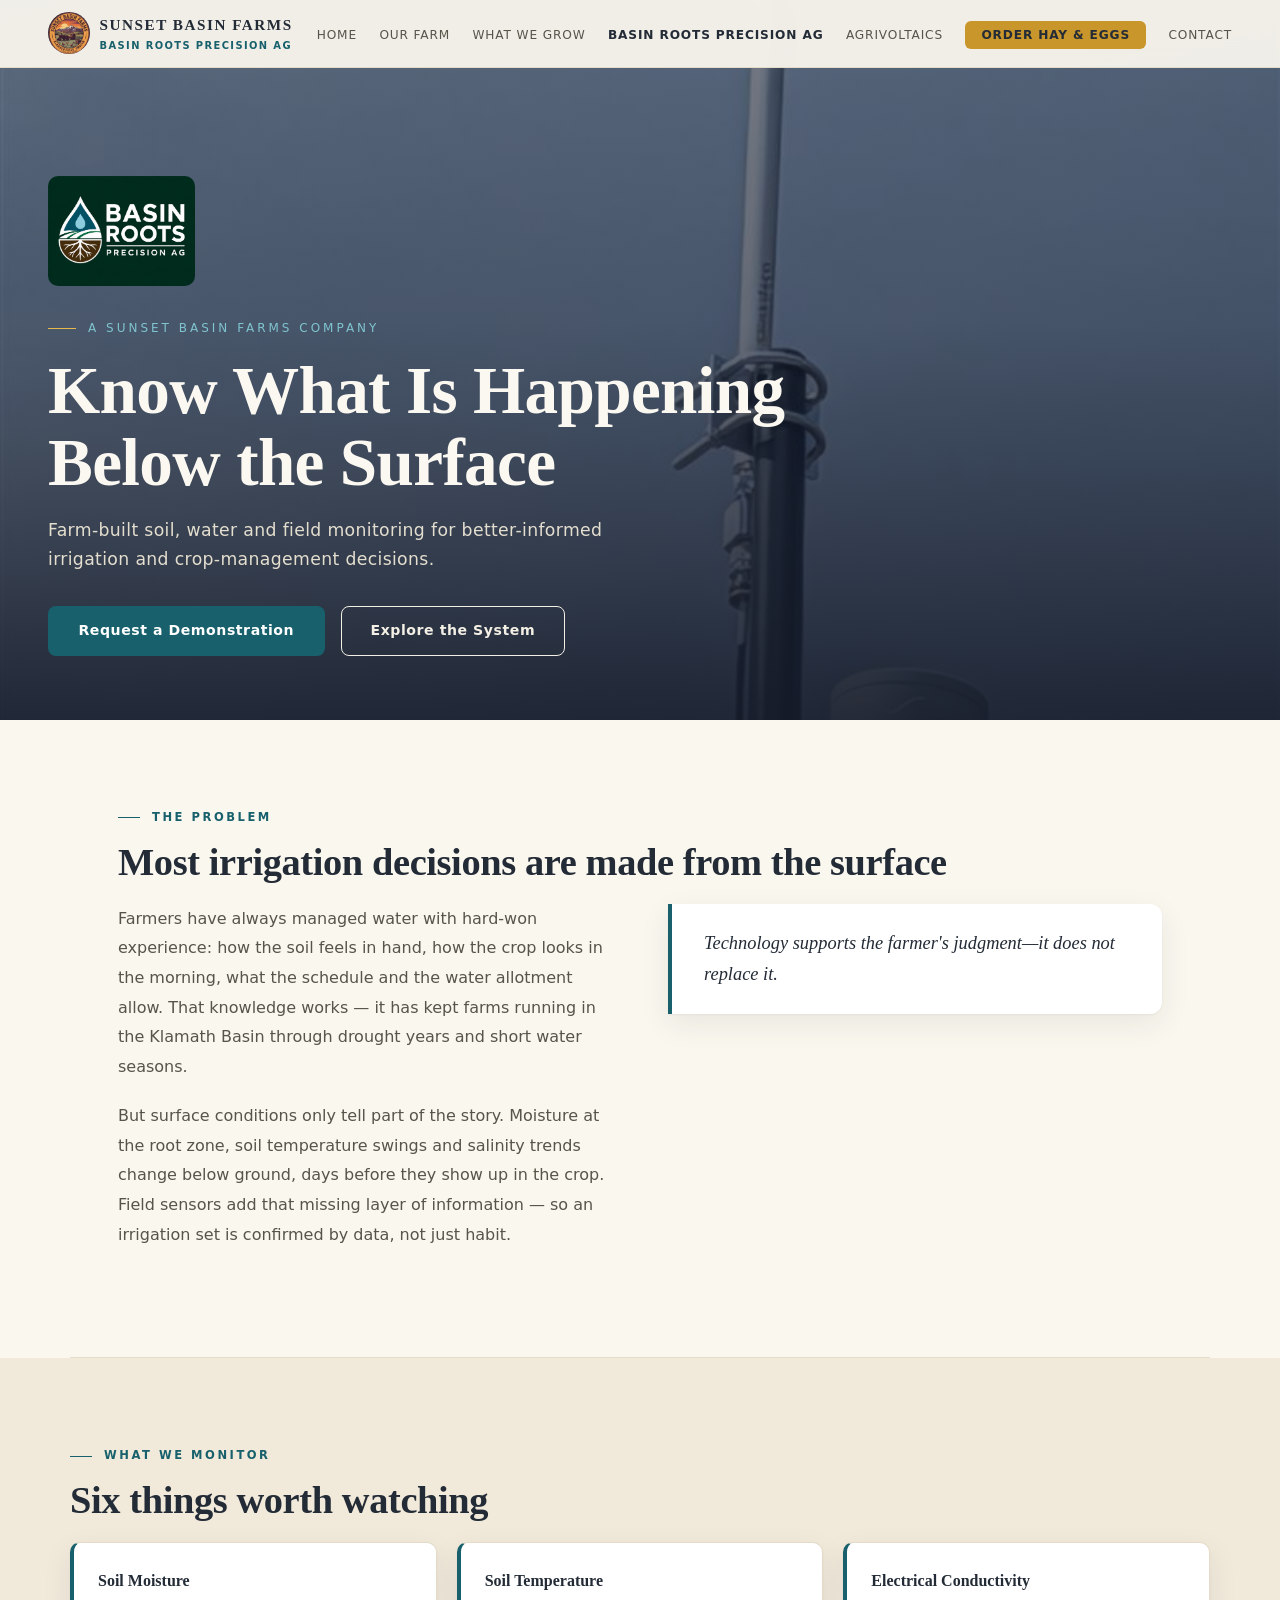
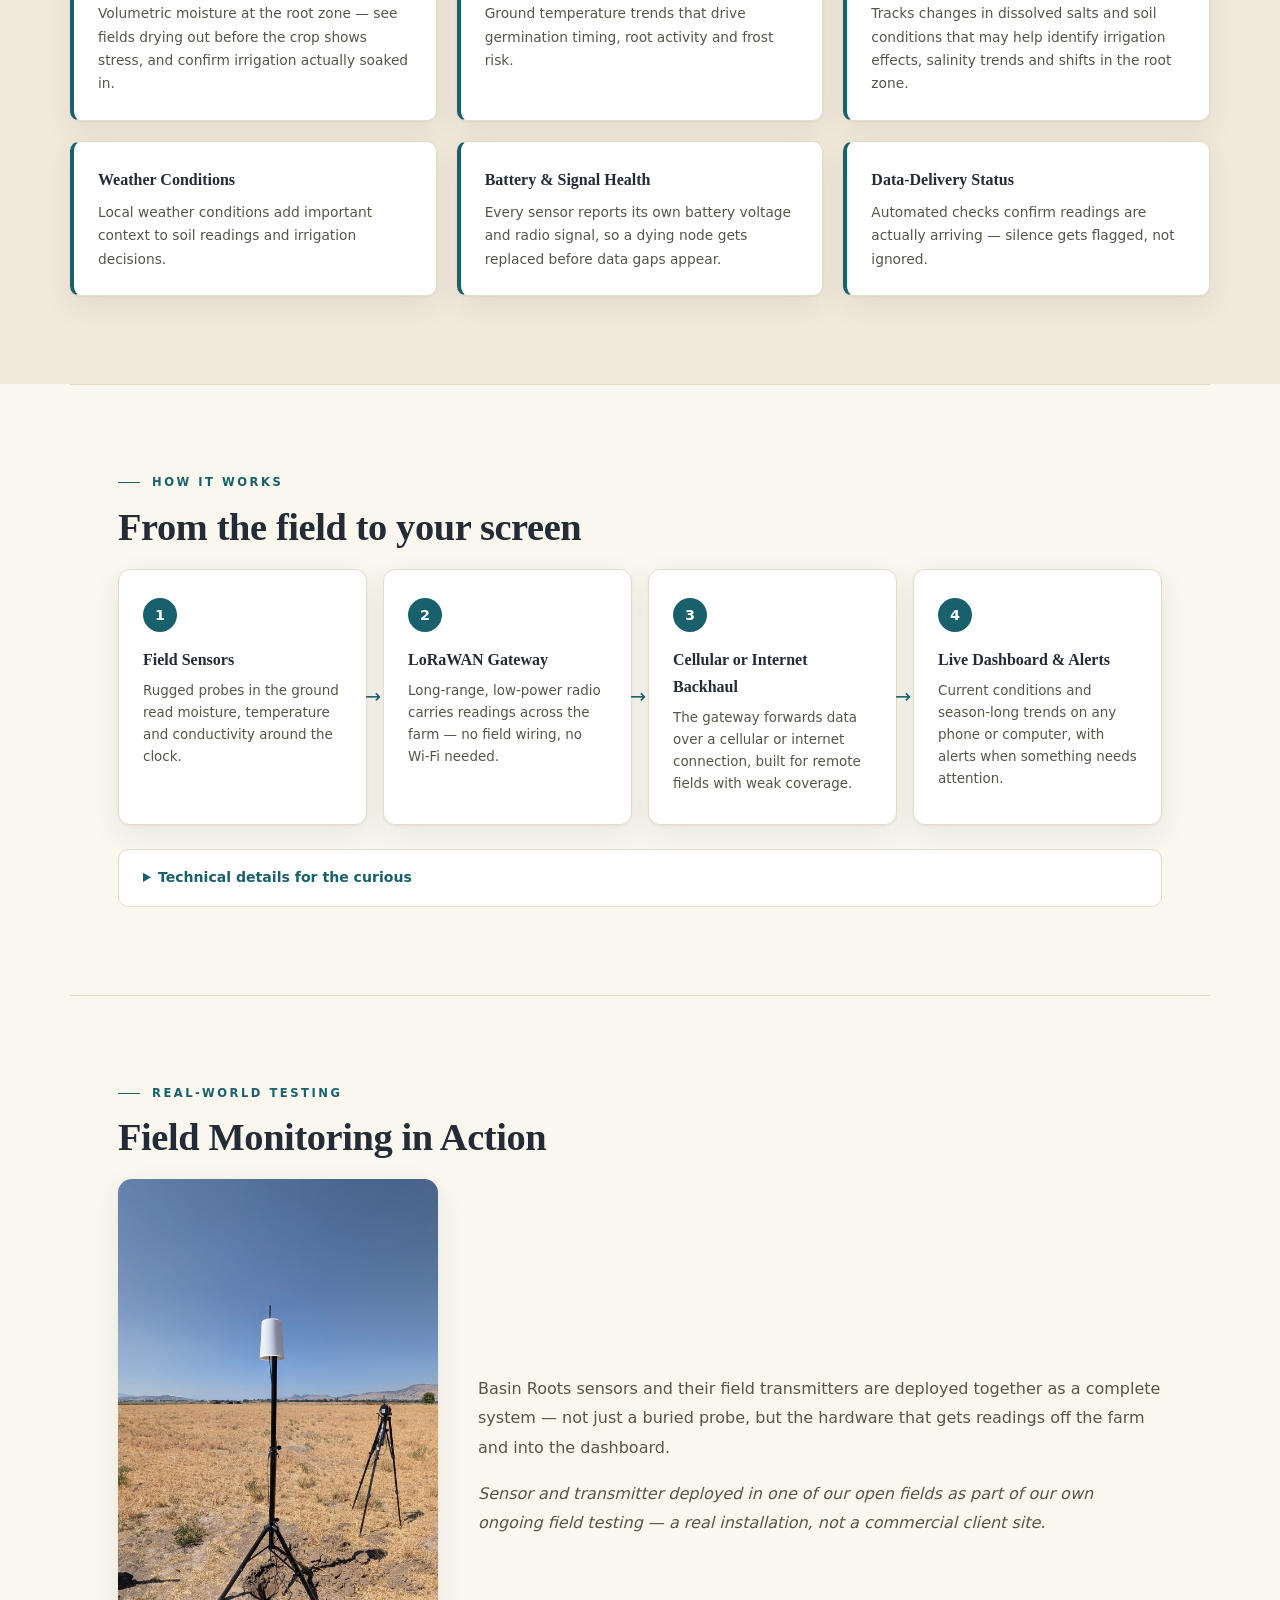
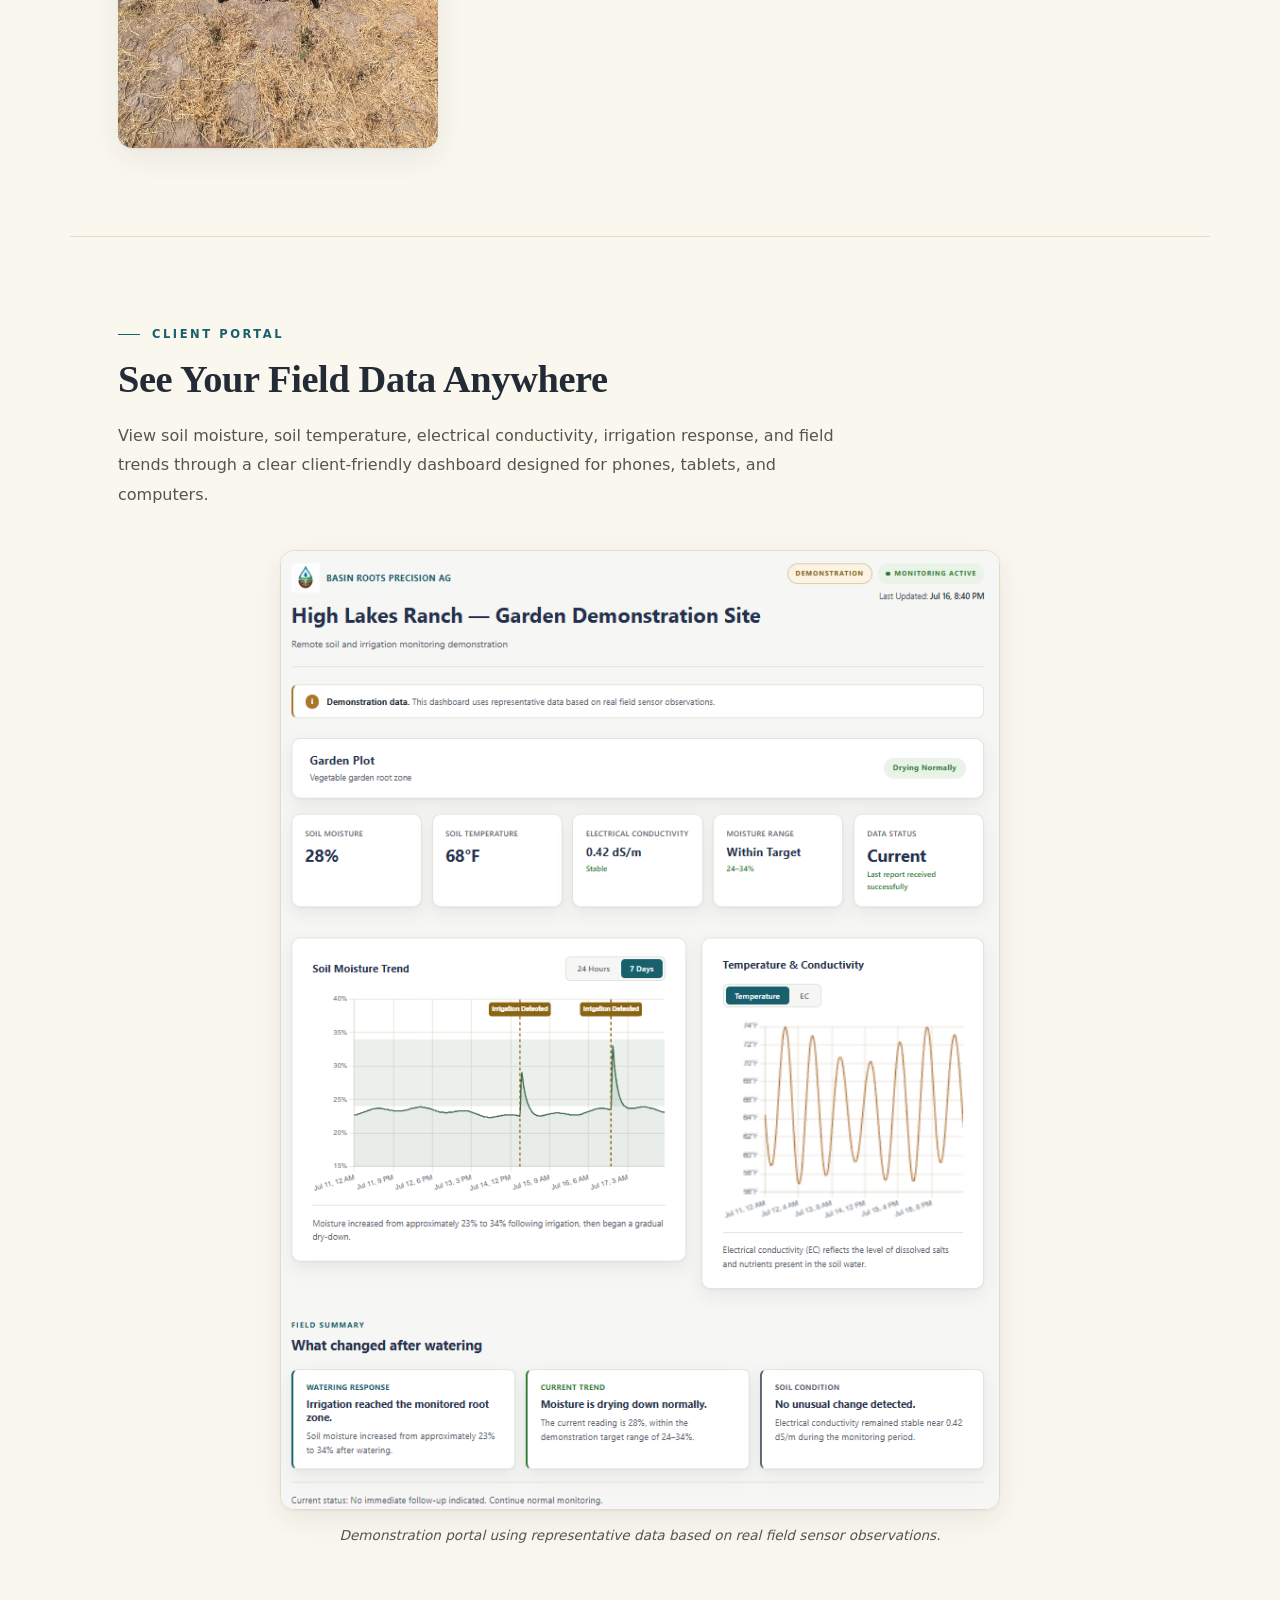
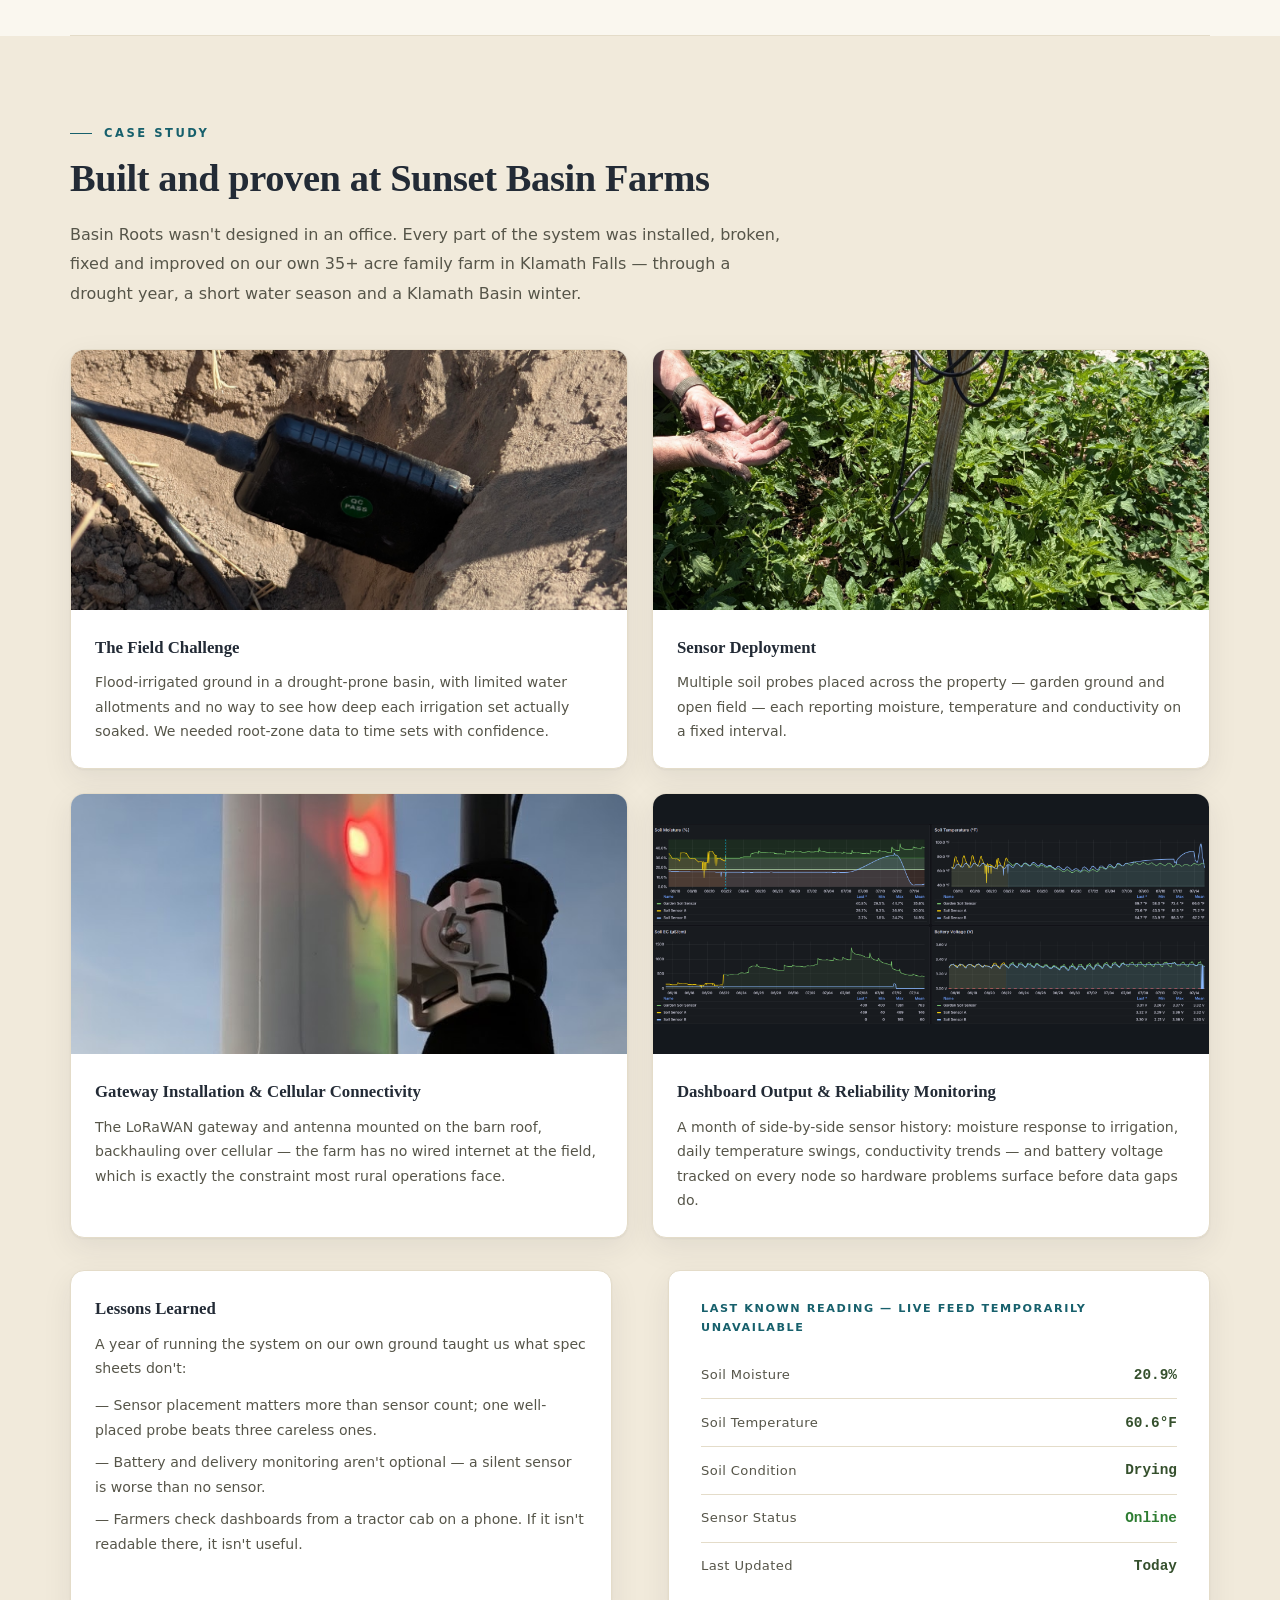
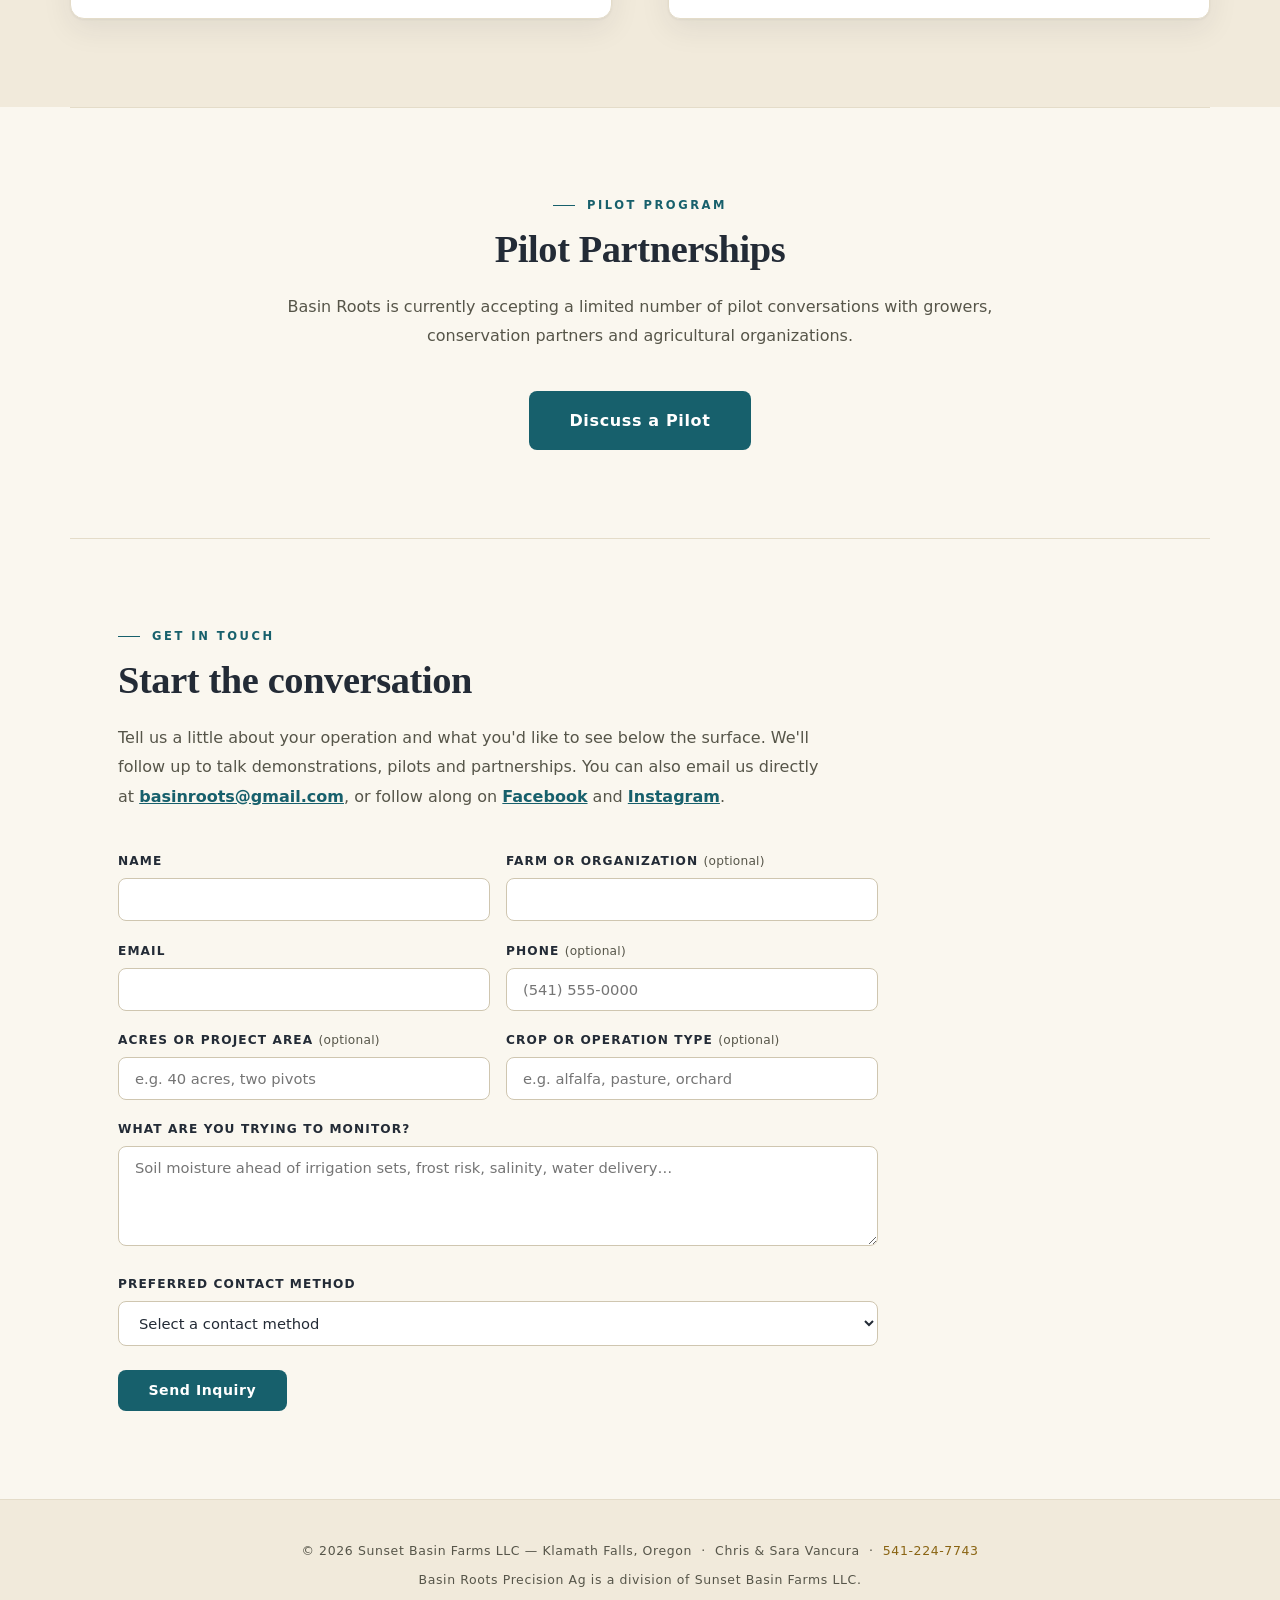
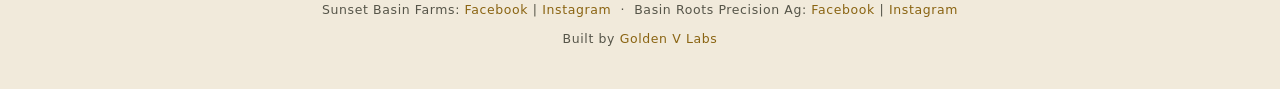
==== commit e14dce4f: "Swap hero and Gateway Installation card images Hero now uses basin-roots-gateway-installation.jpg (a" ====
--- a/basin-roots/index.html
+++ b/basin-roots/index.html
@@ -112,7 +112,7 @@
 
 <!-- HERO -->
 <header class="hero" style="min-height:80vh;">
-  <div class="hero-img" style="background-image:url('../images/GatewayNight.jpg'); background-position:75% 15%;" role="img" aria-label="Basin Roots LoRaWAN gateway antenna glowing at dusk on its mounting pole, overlooking the farm fields with the Klamath Basin mountains silhouetted at sunset"></div>
+  <div class="hero-img" style="background-image:url('../images/basin-roots-gateway-installation.jpg'); background-size:cover; background-position:75% 10%;" role="img" aria-label="Basin Roots LoRaWAN gateway and antenna mounted on the barn roof at Sunset Basin Farms, with an installer working below"></div>
   <div class="hero-overlay" style="background:linear-gradient(to bottom, rgba(24,32,50,0.55) 0%, rgba(24,32,50,0.65) 45%, rgba(20,26,40,0.92) 100%);"></div>
   <div class="hero-content">
     <img src="../images/basin-roots-logo-dark.png" alt="Basin Roots Precision Ag logo" style="height:110px; width:auto; border-radius:10px; margin-bottom:1.5rem;">
@@ -287,13 +287,13 @@
         </div>
       </div>
       <div class="case-item">
-        <img src="../images/basin-roots-gateway-installation.jpg" alt="Mounting the LoRaWAN gateway and antenna on the barn roof at Sunset Basin Farms" loading="lazy" style="height:780px; object-position:top;">
+        <img src="../images/GatewayNight.jpg" alt="Basin Roots LoRaWAN gateway antenna glowing at dusk on its mounting pole, farm fields and mountains in the background" loading="lazy" style="object-position:center 15%;">
         <div class="case-body">
           <h3>Gateway Installation &amp; Cellular Connectivity</h3>
           <p>The LoRaWAN gateway and antenna mounted on the barn roof, backhauling over cellular — the farm has no wired internet at the field, which is exactly the constraint most rural operations face.</p>
         </div>
       </div>
-      <div class="case-item" style="align-self:start;">
+      <div class="case-item">
         <img src="../images/basin-roots-dashboard.png" class="contain" alt="Dashboard charting a month of soil moisture, temperature, conductivity and battery voltage from three sensors" loading="lazy">
         <div class="case-body">
           <h3>Dashboard Output &amp; Reliability Monitoring</h3>
